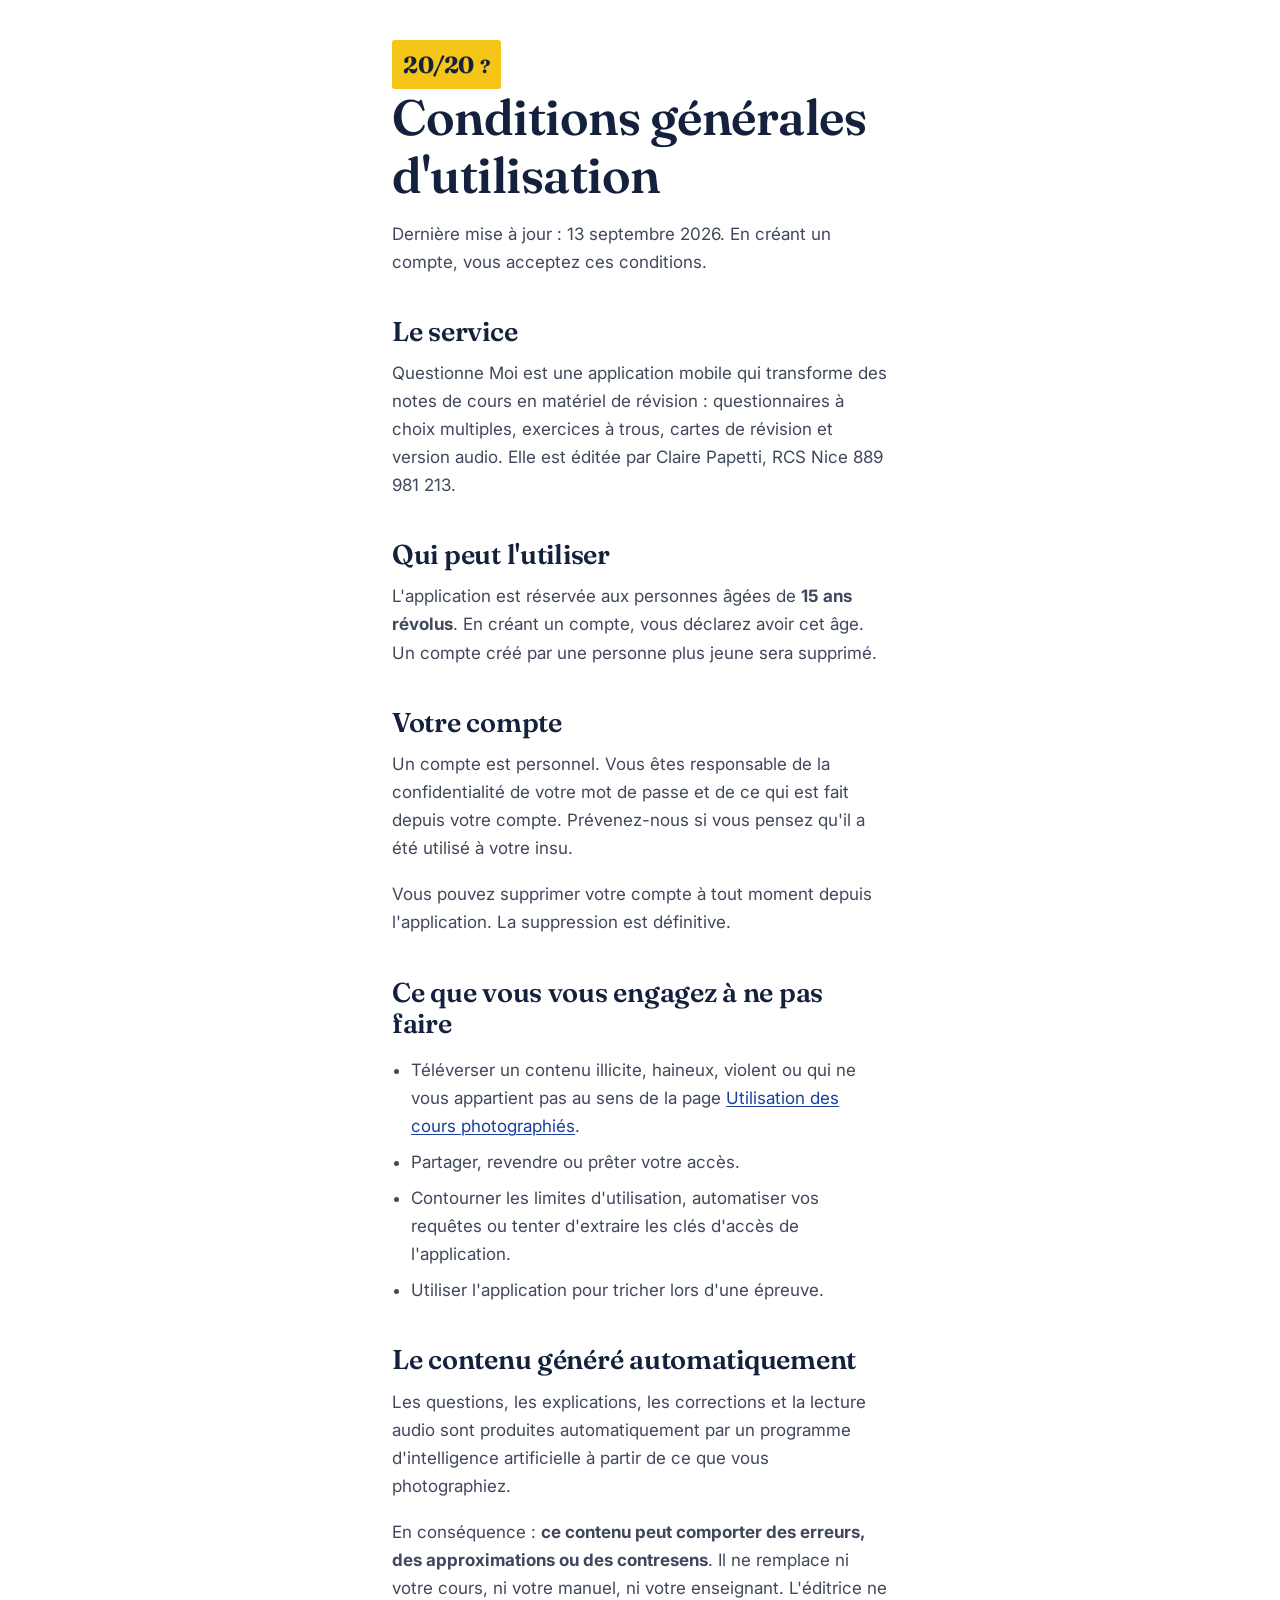
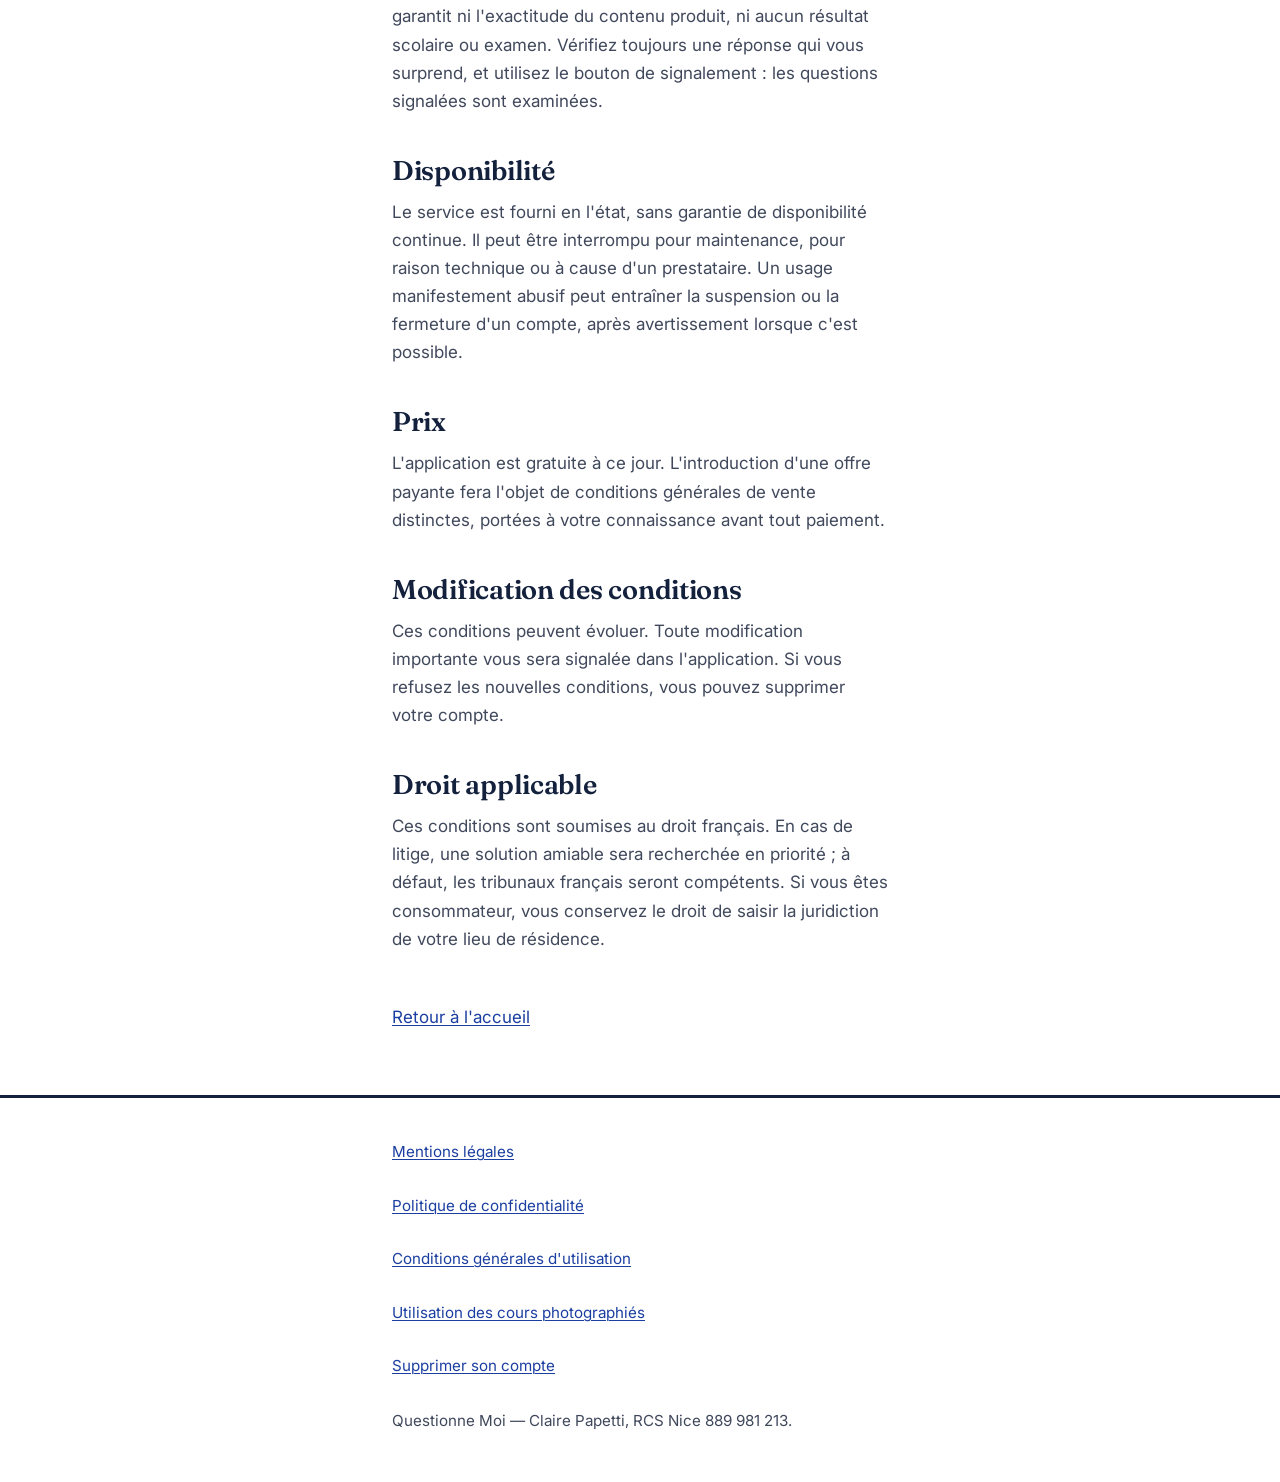
==== cgu.html @ 8c2813ae "Update cgu.html" ====
<!DOCTYPE html>
<html lang="fr">
<head>
<meta charset="utf-8">
<meta name="viewport" content="width=device-width, initial-scale=1">
<title>Conditions générales d'utilisation — Questionne Moi</title>
<meta name="description" content="Conditions générales d'utilisation de l'application Questionne Moi.">
<link rel="preconnect" href="https://fonts.googleapis.com">
<link rel="preconnect" href="https://fonts.gstatic.com" crossorigin>
<link href="https://fonts.googleapis.com/css2?family=Fraunces:opsz,wght@9..144,600;9..144,700&family=Inter:wght@400;600&display=swap" rel="stylesheet">
<link rel="stylesheet" href="style.css">
</head>
<body>

<header class="entete">
  <div class="enveloppe">
    <a class="marque" href="/">20/20 <span>?</span></a>
  </div>
</header>

<main class="texte">
  <div class="enveloppe">
    <h1>Conditions générales d'utilisation</h1>
    <p>Dernière mise à jour : 13 septembre 2026. En créant un compte, vous
    acceptez ces conditions.</p>

    <h2>Le service</h2>
    <p>Questionne Moi est une application mobile qui transforme des notes de
    cours en matériel de révision : questionnaires à choix multiples, exercices
    à trous, cartes de révision et version audio. Elle est éditée par Claire
    Papetti, RCS Nice 889 981 213.</p>

    <h2>Qui peut l'utiliser</h2>
    <p>L'application est réservée aux personnes âgées de <strong>15 ans
    révolus</strong>. En créant un compte, vous déclarez avoir cet âge. Un
    compte créé par une personne plus jeune sera supprimé.</p>

    <h2>Votre compte</h2>
    <p>Un compte est personnel. Vous êtes responsable de la confidentialité de
    votre mot de passe et de ce qui est fait depuis votre compte. Prévenez-nous
    si vous pensez qu'il a été utilisé à votre insu.</p>
    <p>Vous pouvez supprimer votre compte à tout moment depuis l'application.
    La suppression est définitive.</p>

    <h2>Ce que vous vous engagez à ne pas faire</h2>
    <ul>
      <li>Téléverser un contenu illicite, haineux, violent ou qui ne vous
      appartient pas au sens de la page
      <a href="cours-photographies.html">Utilisation des cours photographiés</a>.</li>
      <li>Partager, revendre ou prêter votre accès.</li>
      <li>Contourner les limites d'utilisation, automatiser vos requêtes ou
      tenter d'extraire les clés d'accès de l'application.</li>
      <li>Utiliser l'application pour tricher lors d'une épreuve.</li>
    </ul>

    <h2>Le contenu généré automatiquement</h2>
    <p>Les questions, les explications, les corrections et la lecture audio sont
    produites automatiquement par un programme d'intelligence artificielle à
    partir de ce que vous photographiez.</p>
    <p>En conséquence : <strong>ce contenu peut comporter des erreurs, des
    approximations ou des contresens</strong>. Il ne remplace ni votre cours, ni
    votre manuel, ni votre enseignant. L'éditrice ne garantit ni l'exactitude du
    contenu produit, ni aucun résultat scolaire ou examen. Vérifiez toujours une
    réponse qui vous surprend, et utilisez le bouton de signalement : les
    questions signalées sont examinées.</p>

    <h2>Disponibilité</h2>
    <p>Le service est fourni en l'état, sans garantie de disponibilité
    continue. Il peut être interrompu pour maintenance, pour raison technique ou
    à cause d'un prestataire. Un usage manifestement abusif peut entraîner la
    suspension ou la fermeture d'un compte, après avertissement lorsque c'est
    possible.</p>

    <h2>Prix</h2>
    <p>L'application est gratuite à ce jour. L'introduction d'une offre payante
    fera l'objet de conditions générales de vente distinctes, portées à votre
    connaissance avant tout paiement.</p>

    <h2>Modification des conditions</h2>
    <p>Ces conditions peuvent évoluer. Toute modification importante vous sera
    signalée dans l'application. Si vous refusez les nouvelles conditions, vous
    pouvez supprimer votre compte.</p>

    <h2>Droit applicable</h2>
    <p>Ces conditions sont soumises au droit français. En cas de litige, une
    solution amiable sera recherchée en priorité ; à défaut, les tribunaux
    français seront compétents. Si vous êtes consommateur, vous conservez le
    droit de saisir la juridiction de votre lieu de résidence.</p>

    <p><a class="retour" href="/">Retour à l'accueil</a></p>
  </div>
</main>

<footer class="pied">
  <div class="enveloppe">
    <ul>
      <li><a href="mentions-legales.html">Mentions légales</a></li>
      <li><a href="confidentialite.html">Politique de confidentialité</a></li>
      <li><a href="cgu.html">Conditions générales d'utilisation</a></li>
      <li><a href="cours-photographies.html">Utilisation des cours photographiés</a></li>
      <li><a href="suppression-compte.html">Supprimer son compte</a></li>
    </ul>
    <p>Questionne Moi — Claire Papetti, RCS Nice 889 981 213.</p>
  </div>
</footer>

</body>
</html>
---- style.css ----
:root {
  --encre: #14213d;
  --bleu: #1b3fa0;
  --jaune: #f5c518;
  --papier: #ffffff;
  --gris: #40485c;
  --trait: #dfe3ec;
  --mesure: 34rem;
}

*,
*::before,
*::after {
  box-sizing: border-box;
}

html {
  -webkit-text-size-adjust: 100%;
}

body {
  margin: 0;
  background: var(--papier);
  color: var(--gris);
  font-family: Inter, -apple-system, BlinkMacSystemFont, "Segoe UI", Roboto, sans-serif;
  font-size: 1.0625rem;
  line-height: 1.65;
}

.enveloppe {
  max-width: var(--mesure);
  margin: 0 auto;
  padding: 0 1.5rem;
}

a {
  color: var(--bleu);
  text-decoration-thickness: 1px;
  text-underline-offset: 2px;
}

a:focus-visible,
button:focus-visible {
  outline: 3px solid var(--bleu);
  outline-offset: 3px;
}

h1,
h2 {
  font-family: Fraunces, Georgia, "Times New Roman", serif;
  color: var(--encre);
  font-weight: 600;
  line-height: 1.15;
  letter-spacing: -0.01em;
}

h1 {
  font-size: clamp(2.1rem, 7vw, 3.1rem);
  margin: 0 0 1rem;
}

h2 {
  font-size: clamp(1.35rem, 4vw, 1.7rem);
  margin: 3rem 0 0.75rem;
}

p {
  margin: 0 0 1.15rem;
  max-width: 68ch;
}

/* En-tête et marque */

.entete {
  padding: 2.5rem 0 0;
}

.marque {
  display: inline-flex;
  align-items: baseline;
  gap: 0.4rem;
  background: var(--jaune);
  color: var(--encre);
  padding: 0.35rem 0.7rem;
  border-radius: 3px;
  font-family: Fraunces, Georgia, serif;
  font-weight: 700;
  font-size: 1.45rem;
  letter-spacing: -0.02em;
  text-decoration: none;
}

.marque span {
  font-size: 1.15rem;
}

/* Accroche */

.accroche {
  padding: 2.25rem 0 0.5rem;
}

.accroche p {
  font-size: 1.15rem;
}

/* Liste des fonctions */

.fonctions {
  list-style: none;
  margin: 1.5rem 0 0;
  padding: 0;
}

.fonctions li {
  padding: 0.9rem 0;
  border-top: 1px solid var(--trait);
}

.fonctions li:last-child {
  border-bottom: 1px solid var(--trait);
}

.fonctions strong {
  color: var(--encre);
  font-weight: 600;
}

/* Bloc éditeur */

.editeur {
  margin: 1.25rem 0 0;
}

.editeur div {
  display: flex;
  flex-wrap: wrap;
  gap: 0 0.5rem;
  padding: 0.55rem 0;
  border-bottom: 1px solid var(--trait);
}

.editeur dt {
  flex: 0 0 9.5rem;
  color: var(--encre);
  font-weight: 600;
}

.editeur dd {
  margin: 0;
  flex: 1 1 12rem;
}

/* Pied de page */

.pied {
  margin-top: 4rem;
  padding: 2rem 0 3rem;
  border-top: 3px solid var(--encre);
  font-size: 0.95rem;
}

.pied ul {
  list-style: none;
  margin: 0 0 1.25rem;
  padding: 0;
}

.pied li {
  margin-bottom: 0.6rem;
}

.pied a {
  display: inline-block;
  padding: 0.25rem 0;
  min-height: 2.75rem;
  line-height: 2.25rem;
}

.pied p {
  margin: 0;
  color: var(--gris);
}

/* Pages de texte juridique */

.texte h2 {
  margin-top: 2.5rem;
}

.texte ul {
  max-width: 68ch;
  padding-left: 1.2rem;
}

.texte li {
  margin-bottom: 0.5rem;
}

.retour {
  display: inline-block;
  margin-top: 2rem;
}

@media (prefers-reduced-motion: reduce) {
  * {
    animation: none !important;
    transition: none !important;
  }
}
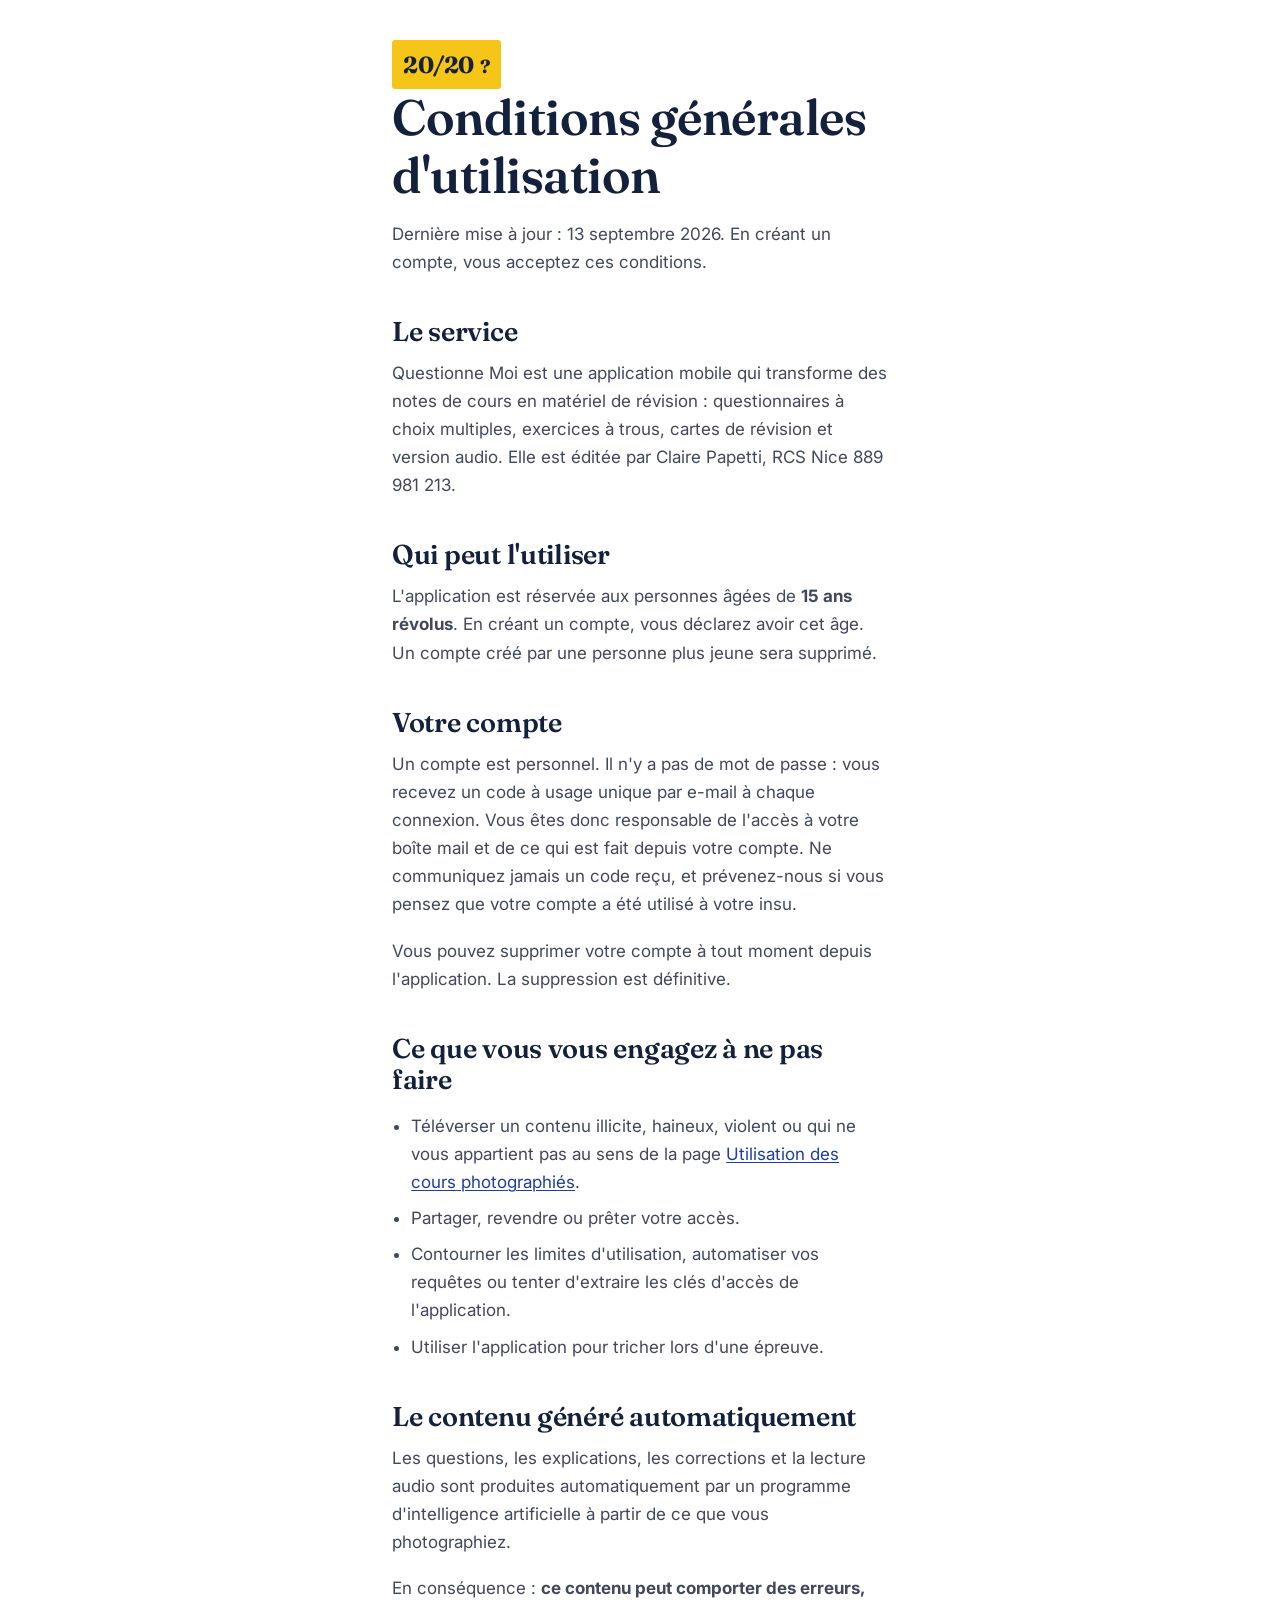
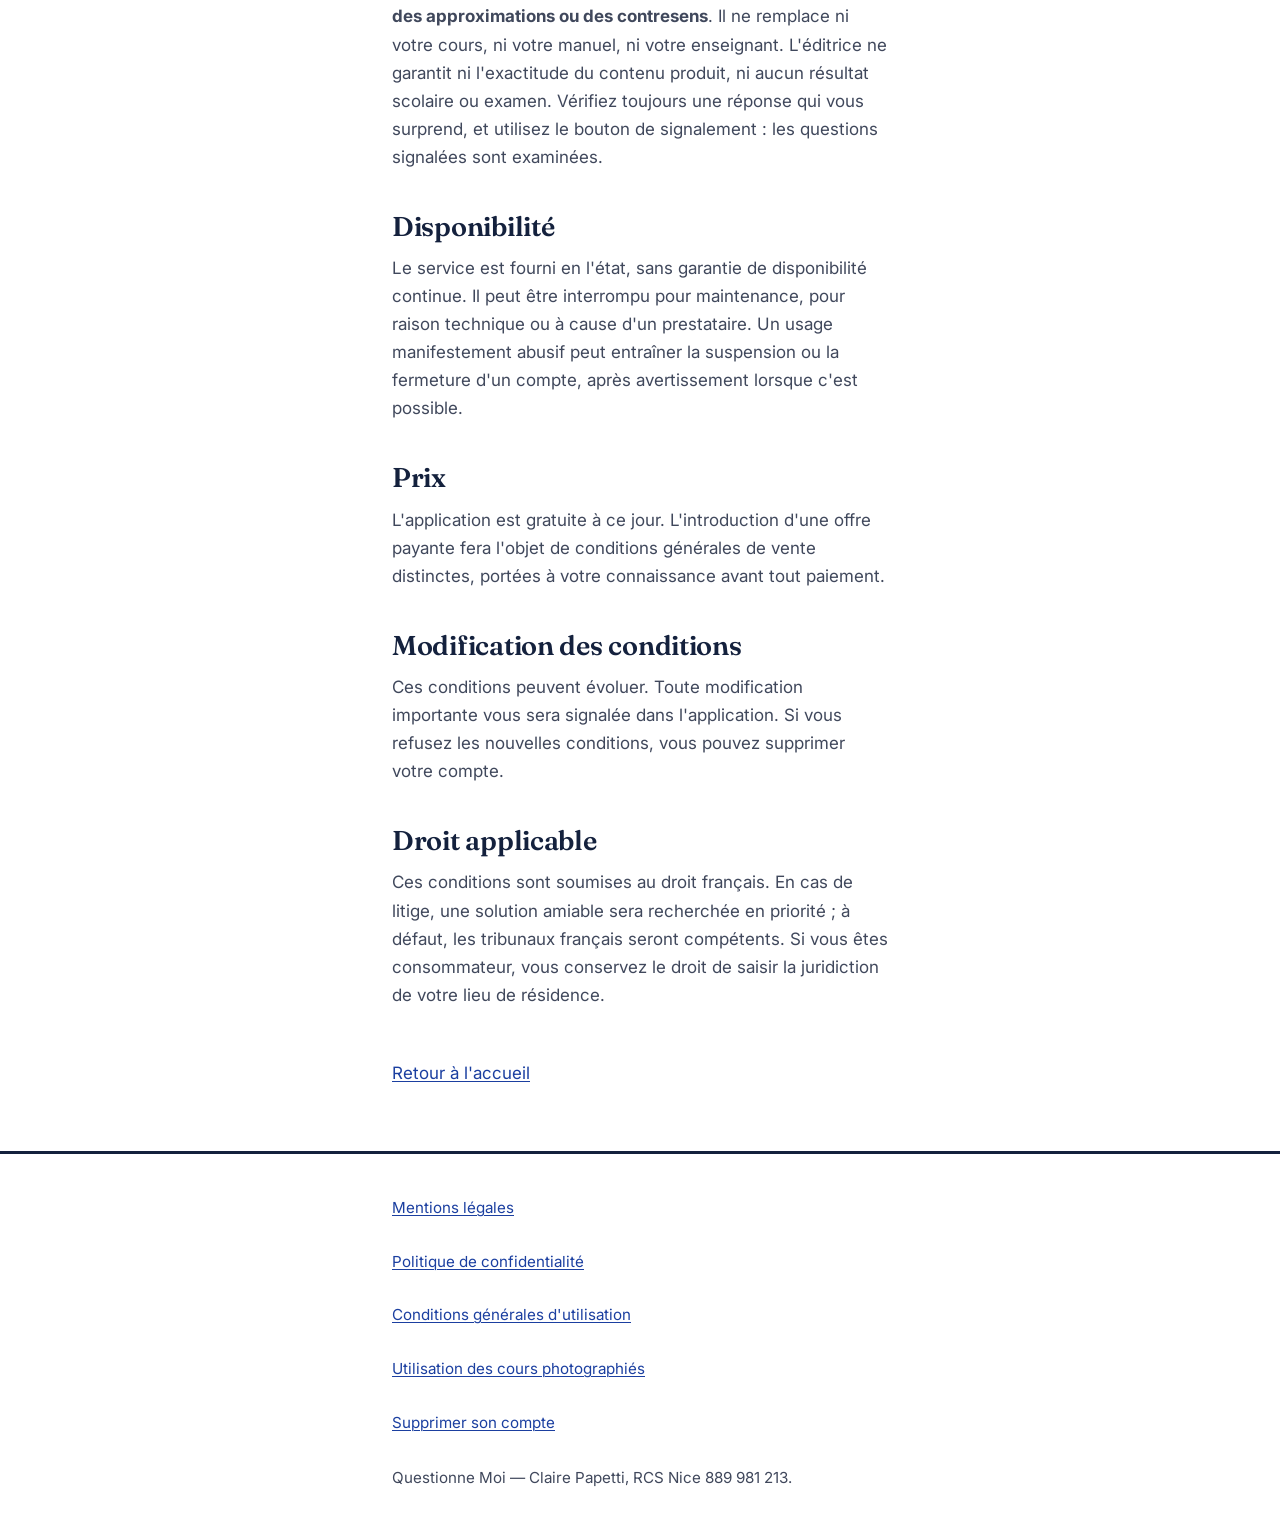
==== commit 1ca31eb2: "Update cgu.html" ====
--- a/cgu.html
+++ b/cgu.html
@@ -36,9 +36,11 @@
     compte créé par une personne plus jeune sera supprimé.</p>
 
     <h2>Votre compte</h2>
-    <p>Un compte est personnel. Vous êtes responsable de la confidentialité de
-    votre mot de passe et de ce qui est fait depuis votre compte. Prévenez-nous
-    si vous pensez qu'il a été utilisé à votre insu.</p>
+    <p>Un compte est personnel. Il n'y a pas de mot de passe : vous recevez un
+    code à usage unique par e-mail à chaque connexion. Vous êtes donc
+    responsable de l'accès à votre boîte mail et de ce qui est fait depuis
+    votre compte. Ne communiquez jamais un code reçu, et prévenez-nous si vous
+    pensez que votre compte a été utilisé à votre insu.</p>
     <p>Vous pouvez supprimer votre compte à tout moment depuis l'application.
     La suppression est définitive.</p>
 
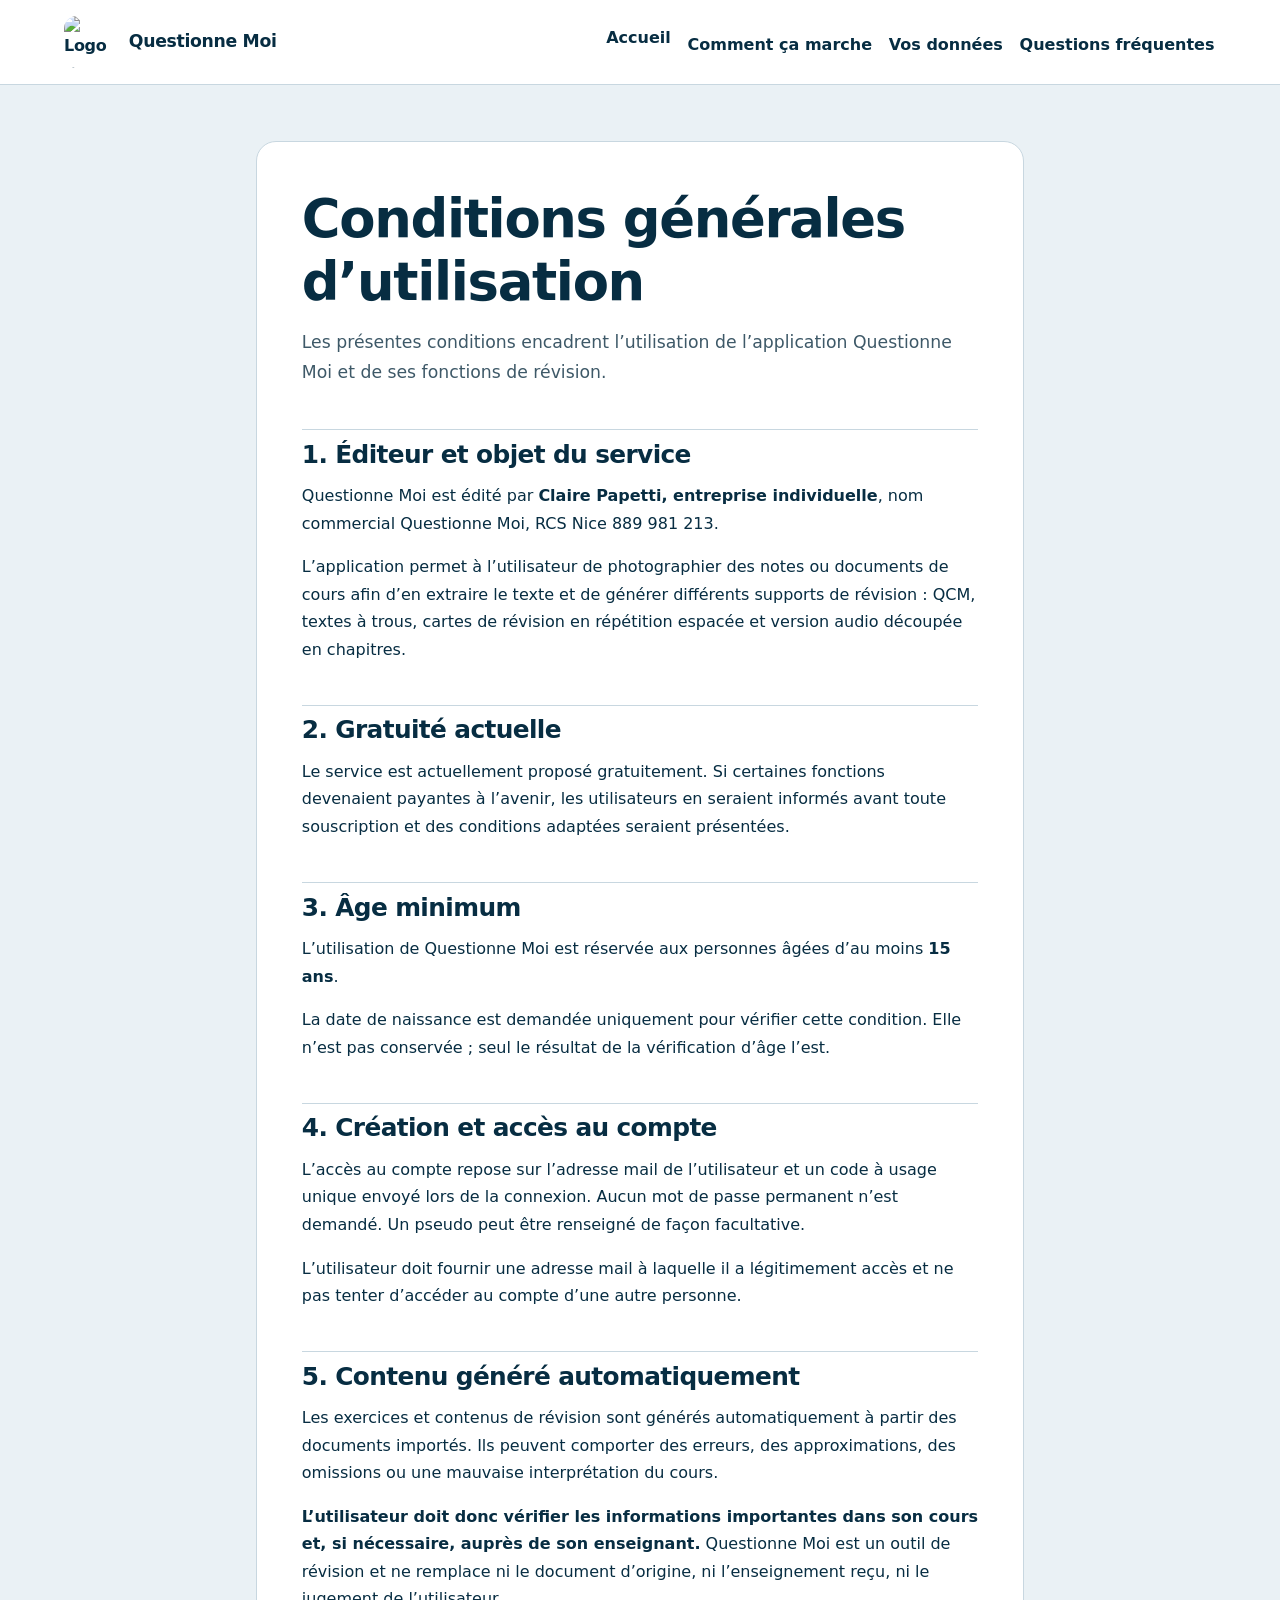
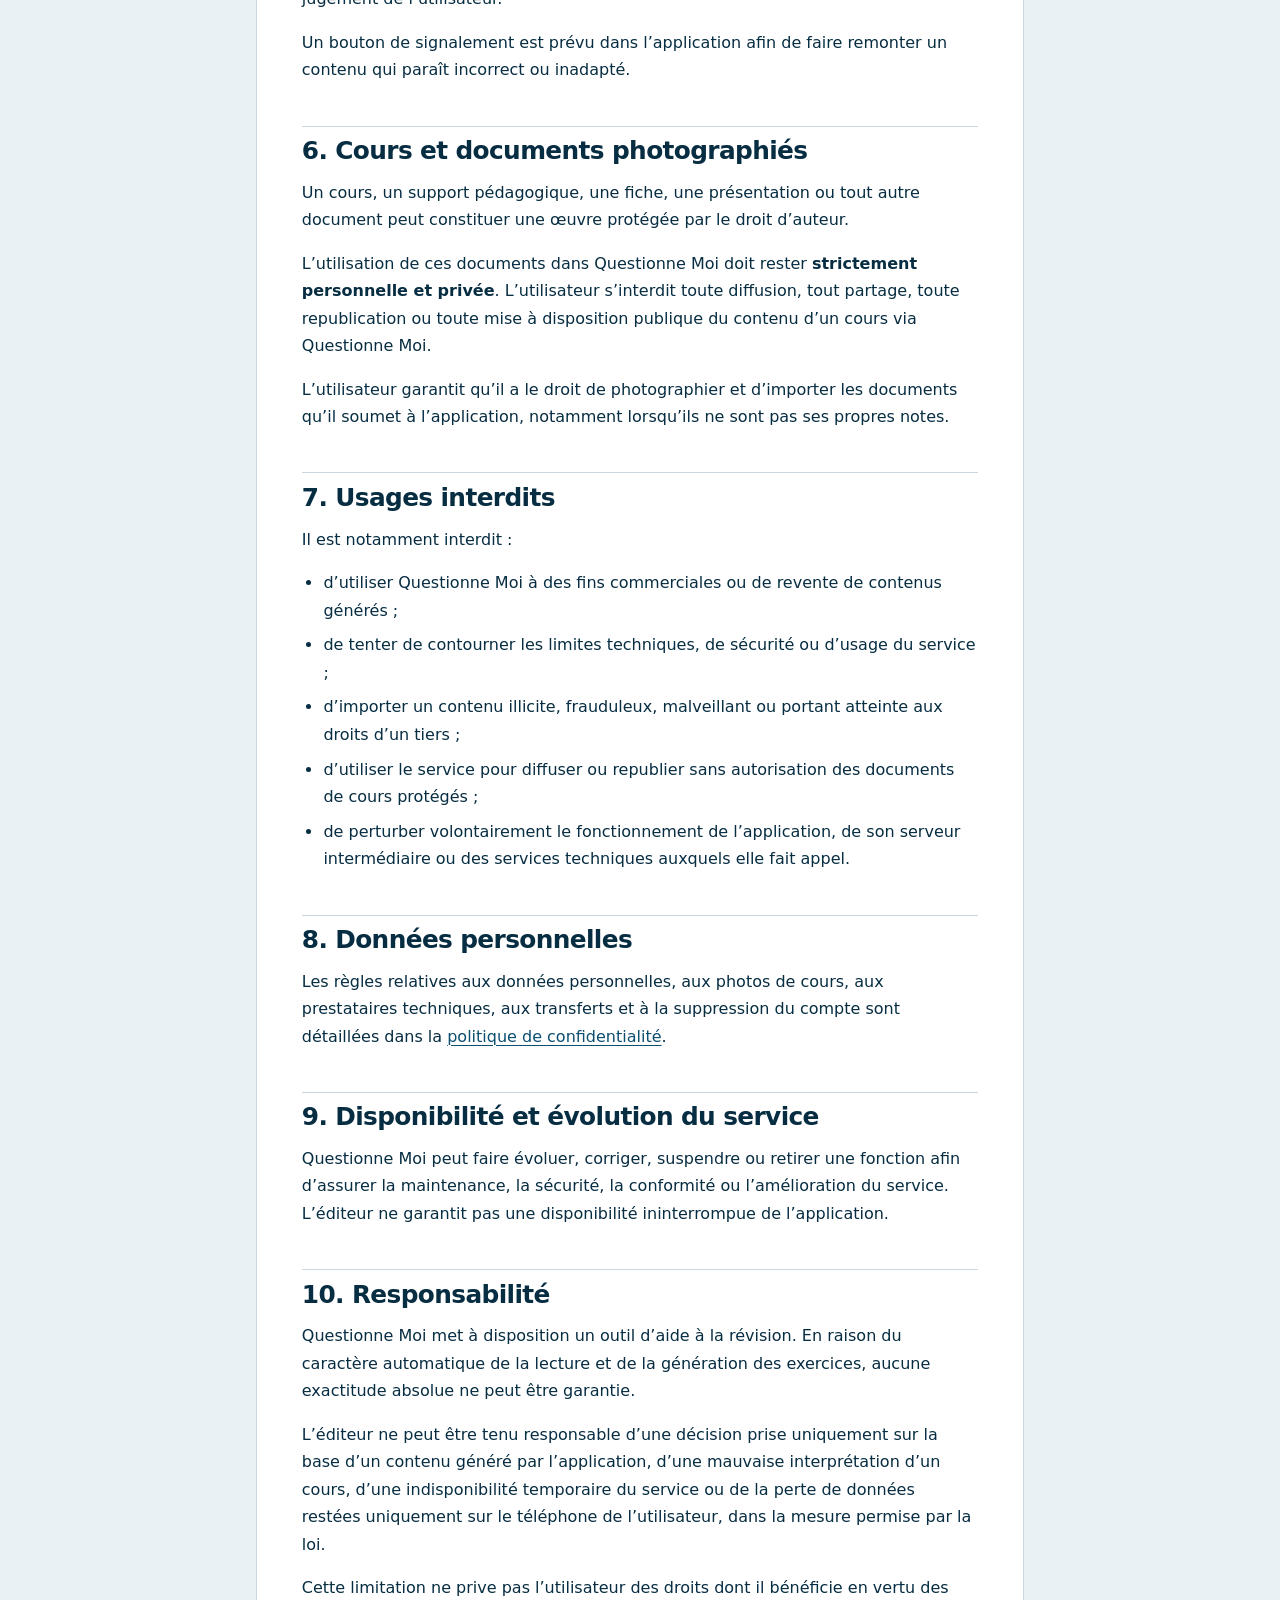
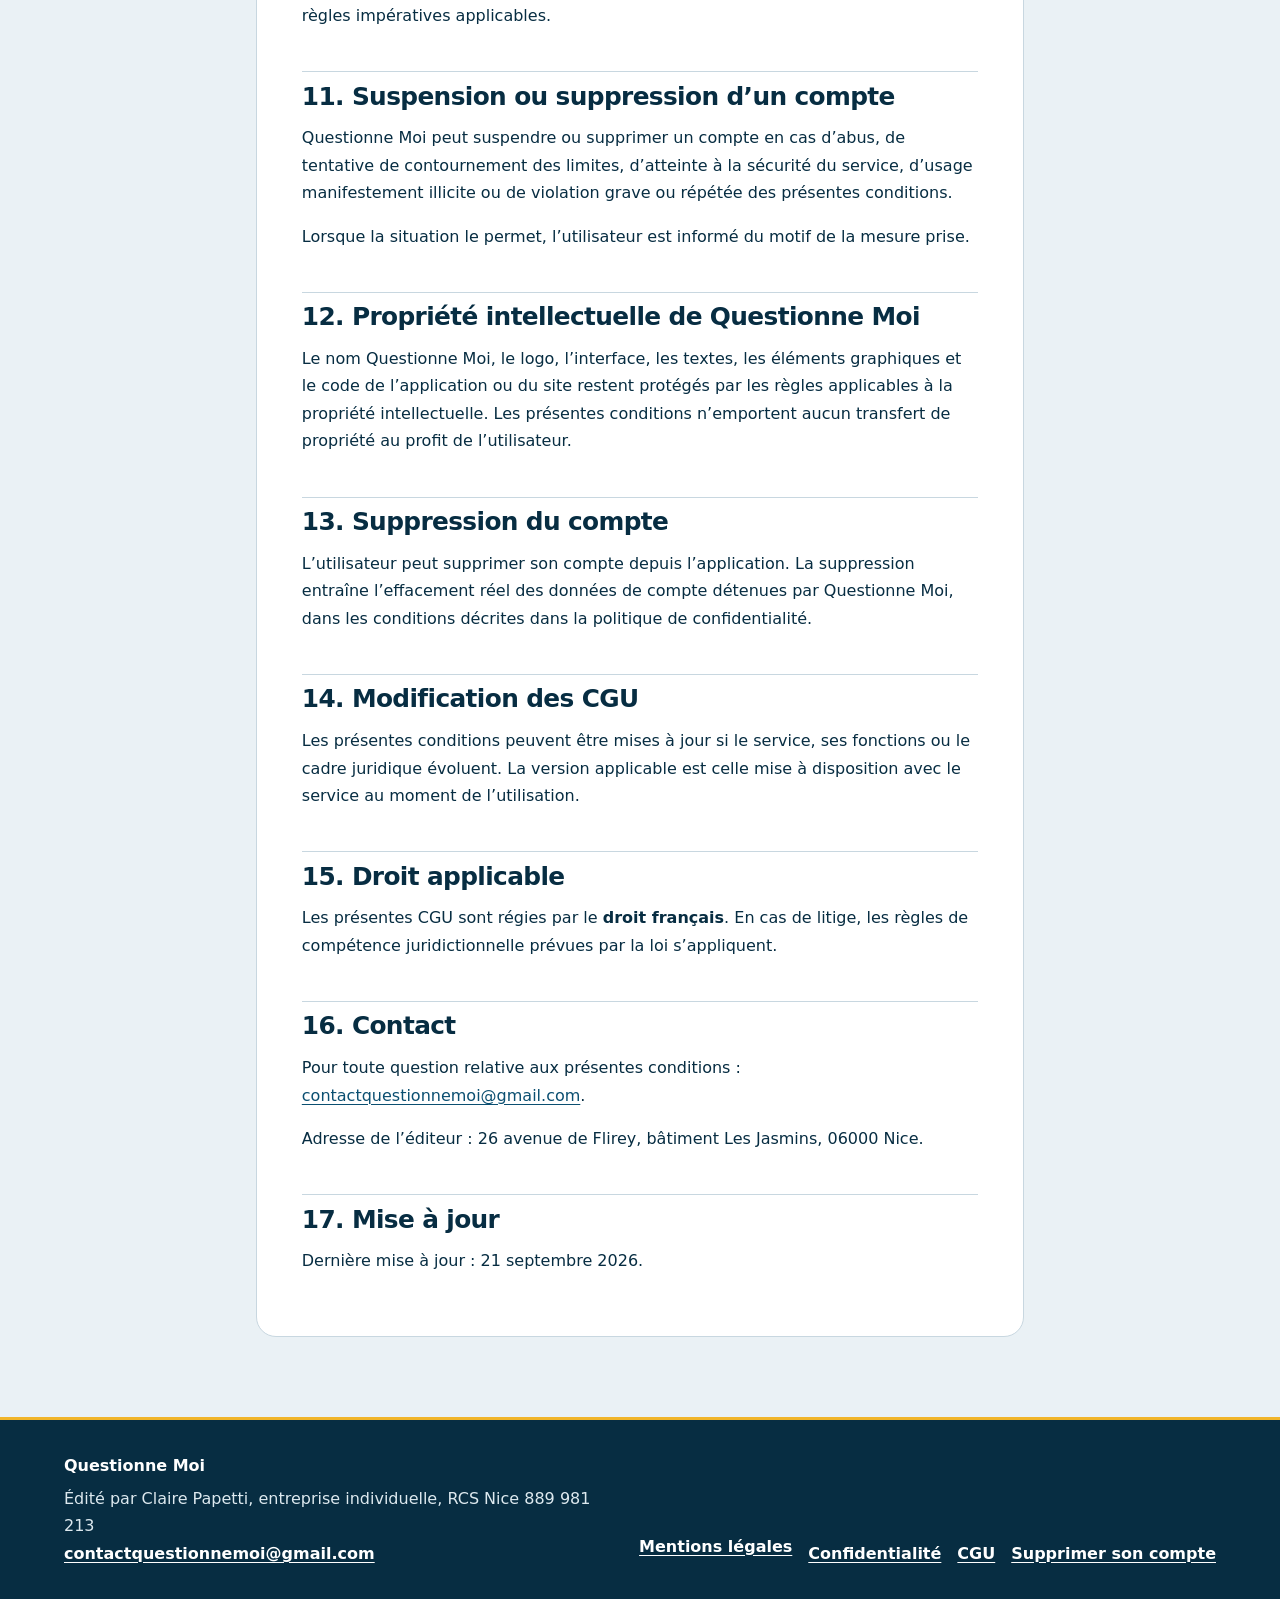
==== commit bd82f46c: "Add files via upload" ====
--- a/cgu.html
+++ b/cgu.html
@@ -1,108 +1,444 @@
-<!DOCTYPE html>
+<!doctype html>
 <html lang="fr">
 <head>
-<meta charset="utf-8">
-<meta name="viewport" content="width=device-width, initial-scale=1">
-<title>Conditions générales d'utilisation — Questionne Moi</title>
-<meta name="description" content="Conditions générales d'utilisation de l'application Questionne Moi.">
-<link rel="preconnect" href="https://fonts.googleapis.com">
-<link rel="preconnect" href="https://fonts.gstatic.com" crossorigin>
-<link href="https://fonts.googleapis.com/css2?family=Fraunces:opsz,wght@9..144,600;9..144,700&family=Inter:wght@400;600&display=swap" rel="stylesheet">
-<link rel="stylesheet" href="style.css">
+  <meta charset="utf-8">
+  <meta name="viewport" content="width=device-width, initial-scale=1">
+  <meta name="theme-color" content="#072D42">
+  <meta name="robots" content="index,follow">
+  <title>Conditions générales d’utilisation | Questionne Moi</title>
+  <meta name="description" content="Règles d'utilisation de l'application Questionne Moi, dont la clause sur les cours photographiés.">
+  <link rel="canonical" href="https://www.questionnemoi.com/cgu.html">
+  <link rel="icon" href="assets/logo.png">
+  <meta property="og:type" content="website">
+  <meta property="og:site_name" content="Questionne Moi">
+  <meta property="og:locale" content="fr_FR">
+  <meta property="og:title" content="Conditions générales d’utilisation | Questionne Moi">
+  <meta property="og:description" content="Règles d'utilisation de l'application Questionne Moi, dont la clause sur les cours photographiés.">
+  <meta property="og:url" content="https://www.questionnemoi.com/cgu.html">
+  <meta property="og:image" content="https://www.questionnemoi.com/assets/partage.png">
+  <meta property="og:image:width" content="1200">
+  <meta property="og:image:height" content="630">
+  <meta name="twitter:card" content="summary_large_image">
+  <style>
+
+:root {
+  --ink: #072D42;
+  --blue: #0B4F71;
+  --blue-deep: #083D58;
+  --gold: #F0B429;
+  --paper: #EAF1F5;
+  --white: #FFFFFF;
+  --muted: #3E5968;
+  --line: #C8D7E0;
+  --content: 72rem;
+  --reading: 48rem;
+}
+
+* { box-sizing: border-box; }
+
+html { background: var(--paper); }
+
+body {
+  margin: 0;
+  color: var(--ink);
+  background: var(--paper);
+  font-family: system-ui, -apple-system, "Segoe UI", Roboto, Helvetica, Arial, sans-serif;
+  font-size: 1rem;
+  line-height: 1.72;
+}
+
+img, svg { display: block; max-width: 100%; }
+
+a {
+  color: var(--blue);
+  text-underline-offset: .18em;
+  text-decoration-thickness: .08em;
+}
+
+a:hover { color: var(--blue-deep); }
+
+a:focus-visible {
+  outline: .1875rem solid var(--white);
+  outline-offset: .1875rem;
+  box-shadow: 0 0 0 .375rem var(--blue);
+  border-radius: .35rem;
+}
+
+.skip-link {
+  position: fixed;
+  inset-inline-start: 1rem;
+  inset-block-start: 1rem;
+  z-index: 100;
+  padding: .7rem 1rem;
+  border-radius: .6rem;
+  color: var(--white);
+  background: var(--ink);
+  transform: translateY(-180%);
+}
+
+.skip-link:focus { transform: translateY(0); }
+
+.container {
+  width: min(calc(100% - 2rem), var(--content));
+  margin-inline: auto;
+}
+
+.site-header {
+  background: var(--white);
+  border-bottom: .0625rem solid var(--line);
+}
+
+.header-inner {
+  display: flex;
+  flex-direction: column;
+  gap: 1rem;
+  padding-block: 1rem;
+}
+
+.brand {
+  display: inline-flex;
+  align-items: center;
+  gap: .8rem;
+  color: var(--ink);
+  text-decoration: none;
+  font-weight: 800;
+  letter-spacing: -.02em;
+}
+
+.brand:hover { color: var(--ink); }
+
+.brand img {
+  width: 3.25rem;
+  height: 3.25rem;
+  border-radius: .8rem;
+  object-fit: cover;
+}
+
+.brand-name { font-size: 1.08rem; }
+
+.site-nav ul {
+  display: flex;
+  flex-wrap: wrap;
+  gap: .35rem .85rem;
+  margin: 0;
+  padding: 0;
+  list-style: none;
+}
+
+.site-nav a {
+  display: inline-block;
+  padding: .4rem .1rem;
+  color: var(--ink);
+  font-weight: 700;
+  text-decoration: none;
+  border-bottom: .125rem solid transparent;
+}
+
+.site-nav a:hover {
+  color: var(--blue);
+  border-bottom-color: var(--gold);
+}
+
+.legal-shell {
+  padding-block: 3.5rem 5rem;
+}
+
+.legal-document {
+  width: min(100%, var(--reading));
+  margin-inline: auto;
+  padding: clamp(1.2rem, 4vw, 2.8rem);
+  background: var(--white);
+  border: .0625rem solid var(--line);
+  border-radius: 1.25rem;
+}
+
+.legal-kicker {
+  margin: 0 0 .7rem;
+  color: var(--blue);
+  font-size: .82rem;
+  font-weight: 800;
+  letter-spacing: .08em;
+  text-transform: uppercase;
+}
+
+h1, h2, h3 {
+  color: var(--ink);
+  line-height: 1.2;
+  letter-spacing: -.025em;
+}
+
+h1 {
+  margin: 0 0 .9rem;
+  font-size: clamp(2.1rem, 6vw, 3.3rem);
+}
+
+h2 {
+  margin: 2.6rem 0 .8rem;
+  padding-top: .6rem;
+  border-top: .0625rem solid var(--line);
+  font-size: 1.55rem;
+}
+
+h3 {
+  margin: 1.6rem 0 .55rem;
+  font-size: 1.15rem;
+}
+
+p, ul { margin-top: 0; }
+
+ul { padding-left: 1.35rem; }
+
+li + li { margin-top: .45rem; }
+
+.lead {
+  color: var(--muted);
+  font-size: 1.08rem;
+}
+
+.placeholder {
+  display: inline-block;
+  padding: .08rem .35rem;
+  border: .0625rem dashed #8EAAB9;
+  border-radius: .3rem;
+  color: var(--ink);
+  background: #F5F9FB;
+  font-weight: 750;
+}
+
+.note {
+  padding: 1rem 1.1rem;
+  color: var(--ink);
+  background: #F5F9FB;
+  border-left: .22rem solid var(--gold);
+}
+
+.site-footer {
+  color: #EAF1F5;
+  background: var(--ink);
+  border-top: .1875rem solid var(--gold);
+}
+
+.footer-inner {
+  display: grid;
+  gap: 1.5rem;
+  padding-block: 2rem;
+}
+
+.footer-brand {
+  margin: 0 0 .35rem;
+  color: var(--white);
+  font-weight: 850;
+}
+
+.footer-meta {
+  margin: 0;
+  color: #DDE9EF;
+}
+
+.footer-links {
+  display: flex;
+  flex-wrap: wrap;
+  gap: .5rem 1rem;
+  margin: 0;
+  padding: 0;
+  list-style: none;
+}
+
+.site-footer a {
+  color: var(--white);
+  font-weight: 700;
+}
+
+.site-footer a:hover { color: var(--paper); }
+
+@media (min-width: 42rem) {
+  .container { width: min(calc(100% - 3rem), var(--content)); }
+
+  .header-inner {
+    flex-direction: row;
+    align-items: center;
+    justify-content: space-between;
+  }
+
+  .footer-inner {
+    grid-template-columns: minmax(0, 1fr) auto;
+    align-items: end;
+  }
+}
+
+@media print {
+  :root {
+    --paper: #FFFFFF;
+    --white: #FFFFFF;
+    --ink: #000000;
+    --muted: #222222;
+    --line: #B8B8B8;
+  }
+
+  body {
+    background: #FFFFFF;
+    color: #000000;
+  }
+
+  .skip-link,
+  .site-nav {
+    display: none;
+  }
+
+  .site-header {
+    border-bottom: .0625rem solid #B8B8B8;
+  }
+
+  .brand img {
+    width: 2.5rem;
+    height: 2.5rem;
+  }
+
+  .legal-shell { padding-block: 1rem; }
+
+  .legal-document {
+    width: 100%;
+    border: 0;
+    border-radius: 0;
+    padding: 0;
+  }
+
+  .site-footer {
+    margin-top: 2rem;
+    color: #000000;
+    background: #FFFFFF;
+    border-top: .125rem solid #000000;
+  }
+
+  .footer-brand,
+  .footer-meta,
+  .site-footer a {
+    color: #000000;
+  }
+
+  a { color: #000000; }
+
+  h2 {
+    break-after: avoid;
+    border-top-color: #666666;
+  }
+
+  p, li { orphans: 3; widows: 3; }
+}
+
+  </style>
 </head>
 <body>
 
-<header class="entete">
-  <div class="enveloppe">
-    <a class="marque" href="/">20/20 <span>?</span></a>
+<a class="skip-link" href="#contenu">Aller au contenu</a>
+<header class="site-header">
+  <div class="container header-inner">
+    <a class="brand" href="index.html" aria-label="Questionne Moi, accueil">
+      <img src="assets/logo.png" alt="Logo Questionne Moi, point d’interrogation doré sur fond bleu encre">
+      <span class="brand-name">Questionne Moi</span>
+    </a>
+    <nav class="site-nav" aria-label="Navigation principale">
+      <ul>
+        <li><a href="index.html">Accueil</a></li>
+        <li><a href="index.html#fonctionnement">Comment ça marche</a></li>
+        <li><a href="index.html#donnees">Vos données</a></li>
+        <li><a href="index.html#faq">Questions fréquentes</a></li>
+      </ul>
+    </nav>
   </div>
 </header>
 
-<main class="texte">
-  <div class="enveloppe">
-    <h1>Conditions générales d'utilisation</h1>
-    <p>Dernière mise à jour : 13 septembre 2026. En créant un compte, vous
-    acceptez ces conditions.</p>
-
-    <h2>Le service</h2>
-    <p>Questionne Moi est une application mobile qui transforme des notes de
-    cours en matériel de révision : questionnaires à choix multiples, exercices
-    à trous, cartes de révision et version audio. Elle est éditée par Claire
-    Papetti, RCS Nice 889 981 213.</p>
-
-    <h2>Qui peut l'utiliser</h2>
-    <p>L'application est réservée aux personnes âgées de <strong>15 ans
-    révolus</strong>. En créant un compte, vous déclarez avoir cet âge. Un
-    compte créé par une personne plus jeune sera supprimé.</p>
-
-    <h2>Votre compte</h2>
-    <p>Un compte est personnel. Il n'y a pas de mot de passe : vous recevez un
-    code à usage unique par e-mail à chaque connexion. Vous êtes donc
-    responsable de l'accès à votre boîte mail et de ce qui est fait depuis
-    votre compte. Ne communiquez jamais un code reçu, et prévenez-nous si vous
-    pensez que votre compte a été utilisé à votre insu.</p>
-    <p>Vous pouvez supprimer votre compte à tout moment depuis l'application.
-    La suppression est définitive.</p>
-
-    <h2>Ce que vous vous engagez à ne pas faire</h2>
+<main id="contenu" class="legal-shell">
+  <article class="legal-document">
+    <h1>Conditions générales d’utilisation</h1>
+    <p class="lead">Les présentes conditions encadrent l’utilisation de l’application Questionne Moi et de ses fonctions de révision.</p>
+
+    <h2>1. Éditeur et objet du service</h2>
+    <p>Questionne Moi est édité par <strong>Claire Papetti, entreprise individuelle</strong>, nom commercial Questionne Moi, RCS Nice 889 981 213.</p>
+    <p>L’application permet à l’utilisateur de photographier des notes ou documents de cours afin d’en extraire le texte et de générer différents supports de révision : QCM, textes à trous, cartes de révision en répétition espacée et version audio découpée en chapitres.</p>
+
+    <h2>2. Gratuité actuelle</h2>
+    <p>Le service est actuellement proposé gratuitement. Si certaines fonctions devenaient payantes à l’avenir, les utilisateurs en seraient informés avant toute souscription et des conditions adaptées seraient présentées.</p>
+
+    <h2>3. Âge minimum</h2>
+    <p>L’utilisation de Questionne Moi est réservée aux personnes âgées d’au moins <strong>15 ans</strong>.</p>
+    <p>La date de naissance est demandée uniquement pour vérifier cette condition. Elle n’est pas conservée ; seul le résultat de la vérification d’âge l’est.</p>
+
+    <h2>4. Création et accès au compte</h2>
+    <p>L’accès au compte repose sur l’adresse mail de l’utilisateur et un code à usage unique envoyé lors de la connexion. Aucun mot de passe permanent n’est demandé. Un pseudo peut être renseigné de façon facultative.</p>
+    <p>L’utilisateur doit fournir une adresse mail à laquelle il a légitimement accès et ne pas tenter d’accéder au compte d’une autre personne.</p>
+
+    <h2>5. Contenu généré automatiquement</h2>
+    <p>Les exercices et contenus de révision sont générés automatiquement à partir des documents importés. Ils peuvent comporter des erreurs, des approximations, des omissions ou une mauvaise interprétation du cours.</p>
+    <p><strong>L’utilisateur doit donc vérifier les informations importantes dans son cours et, si nécessaire, auprès de son enseignant.</strong> Questionne Moi est un outil de révision et ne remplace ni le document d’origine, ni l’enseignement reçu, ni le jugement de l’utilisateur.</p>
+    <p>Un bouton de signalement est prévu dans l’application afin de faire remonter un contenu qui paraît incorrect ou inadapté.</p>
+
+    <h2>6. Cours et documents photographiés</h2>
+    <p>Un cours, un support pédagogique, une fiche, une présentation ou tout autre document peut constituer une œuvre protégée par le droit d’auteur.</p>
+    <p>L’utilisation de ces documents dans Questionne Moi doit rester <strong>strictement personnelle et privée</strong>. L’utilisateur s’interdit toute diffusion, tout partage, toute republication ou toute mise à disposition publique du contenu d’un cours via Questionne Moi.</p>
+    <p>L’utilisateur garantit qu’il a le droit de photographier et d’importer les documents qu’il soumet à l’application, notamment lorsqu’ils ne sont pas ses propres notes.</p>
+
+    <h2>7. Usages interdits</h2>
+    <p>Il est notamment interdit :</p>
     <ul>
-      <li>Téléverser un contenu illicite, haineux, violent ou qui ne vous
-      appartient pas au sens de la page
-      <a href="cours-photographies.html">Utilisation des cours photographiés</a>.</li>
-      <li>Partager, revendre ou prêter votre accès.</li>
-      <li>Contourner les limites d'utilisation, automatiser vos requêtes ou
-      tenter d'extraire les clés d'accès de l'application.</li>
-      <li>Utiliser l'application pour tricher lors d'une épreuve.</li>
+      <li>d’utiliser Questionne Moi à des fins commerciales ou de revente de contenus générés ;</li>
+      <li>de tenter de contourner les limites techniques, de sécurité ou d’usage du service ;</li>
+      <li>d’importer un contenu illicite, frauduleux, malveillant ou portant atteinte aux droits d’un tiers ;</li>
+      <li>d’utiliser le service pour diffuser ou republier sans autorisation des documents de cours protégés ;</li>
+      <li>de perturber volontairement le fonctionnement de l’application, de son serveur intermédiaire ou des services techniques auxquels elle fait appel.</li>
     </ul>
 
-    <h2>Le contenu généré automatiquement</h2>
-    <p>Les questions, les explications, les corrections et la lecture audio sont
-    produites automatiquement par un programme d'intelligence artificielle à
-    partir de ce que vous photographiez.</p>
-    <p>En conséquence : <strong>ce contenu peut comporter des erreurs, des
-    approximations ou des contresens</strong>. Il ne remplace ni votre cours, ni
-    votre manuel, ni votre enseignant. L'éditrice ne garantit ni l'exactitude du
-    contenu produit, ni aucun résultat scolaire ou examen. Vérifiez toujours une
-    réponse qui vous surprend, et utilisez le bouton de signalement : les
-    questions signalées sont examinées.</p>
-
-    <h2>Disponibilité</h2>
-    <p>Le service est fourni en l'état, sans garantie de disponibilité
-    continue. Il peut être interrompu pour maintenance, pour raison technique ou
-    à cause d'un prestataire. Un usage manifestement abusif peut entraîner la
-    suspension ou la fermeture d'un compte, après avertissement lorsque c'est
-    possible.</p>
-
-    <h2>Prix</h2>
-    <p>L'application est gratuite à ce jour. L'introduction d'une offre payante
-    fera l'objet de conditions générales de vente distinctes, portées à votre
-    connaissance avant tout paiement.</p>
-
-    <h2>Modification des conditions</h2>
-    <p>Ces conditions peuvent évoluer. Toute modification importante vous sera
-    signalée dans l'application. Si vous refusez les nouvelles conditions, vous
-    pouvez supprimer votre compte.</p>
-
-    <h2>Droit applicable</h2>
-    <p>Ces conditions sont soumises au droit français. En cas de litige, une
-    solution amiable sera recherchée en priorité ; à défaut, les tribunaux
-    français seront compétents. Si vous êtes consommateur, vous conservez le
-    droit de saisir la juridiction de votre lieu de résidence.</p>
-
-    <p><a class="retour" href="/">Retour à l'accueil</a></p>
-  </div>
+    <h2>8. Données personnelles</h2>
+    <p>Les règles relatives aux données personnelles, aux photos de cours, aux prestataires techniques, aux transferts et à la suppression du compte sont détaillées dans la <a href="confidentialite.html">politique de confidentialité</a>.</p>
+
+    <h2>9. Disponibilité et évolution du service</h2>
+    <p>Questionne Moi peut faire évoluer, corriger, suspendre ou retirer une fonction afin d’assurer la maintenance, la sécurité, la conformité ou l’amélioration du service. L’éditeur ne garantit pas une disponibilité ininterrompue de l’application.</p>
+
+    <h2>10. Responsabilité</h2>
+    <p>Questionne Moi met à disposition un outil d’aide à la révision. En raison du caractère automatique de la lecture et de la génération des exercices, aucune exactitude absolue ne peut être garantie.</p>
+    <p>L’éditeur ne peut être tenu responsable d’une décision prise uniquement sur la base d’un contenu généré par l’application, d’une mauvaise interprétation d’un cours, d’une indisponibilité temporaire du service ou de la perte de données restées uniquement sur le téléphone de l’utilisateur, dans la mesure permise par la loi.</p>
+    <p>Cette limitation ne prive pas l’utilisateur des droits dont il bénéficie en vertu des règles impératives applicables.</p>
+
+    <h2>11. Suspension ou suppression d’un compte</h2>
+    <p>Questionne Moi peut suspendre ou supprimer un compte en cas d’abus, de tentative de contournement des limites, d’atteinte à la sécurité du service, d’usage manifestement illicite ou de violation grave ou répétée des présentes conditions.</p>
+    <p>Lorsque la situation le permet, l’utilisateur est informé du motif de la mesure prise.</p>
+
+    <h2>12. Propriété intellectuelle de Questionne Moi</h2>
+    <p>Le nom Questionne Moi, le logo, l’interface, les textes, les éléments graphiques et le code de l’application ou du site restent protégés par les règles applicables à la propriété intellectuelle. Les présentes conditions n’emportent aucun transfert de propriété au profit de l’utilisateur.</p>
+
+    <h2>13. Suppression du compte</h2>
+    <p>L’utilisateur peut supprimer son compte depuis l’application. La suppression entraîne l’effacement réel des données de compte détenues par Questionne Moi, dans les conditions décrites dans la politique de confidentialité.</p>
+
+    <h2>14. Modification des CGU</h2>
+    <p>Les présentes conditions peuvent être mises à jour si le service, ses fonctions ou le cadre juridique évoluent. La version applicable est celle mise à disposition avec le service au moment de l’utilisation.</p>
+
+    <h2>15. Droit applicable</h2>
+    <p>Les présentes CGU sont régies par le <strong>droit français</strong>. En cas de litige, les règles de compétence juridictionnelle prévues par la loi s’appliquent.</p>
+
+    <h2>16. Contact</h2>
+    <p>Pour toute question relative aux présentes conditions : <a href="mailto:contactquestionnemoi@gmail.com">contactquestionnemoi@gmail.com</a>.</p>
+    <p>Adresse de l’éditeur : 26 avenue de Flirey, bâtiment Les Jasmins, 06000 Nice.</p>
+
+    <h2>17. Mise à jour</h2>
+    <p>Dernière mise à jour : 21 septembre 2026.</p>
+  </article>
 </main>
 
-<footer class="pied">
-  <div class="enveloppe">
-    <ul>
-      <li><a href="mentions-legales.html">Mentions légales</a></li>
-      <li><a href="confidentialite.html">Politique de confidentialité</a></li>
-      <li><a href="cgu.html">Conditions générales d'utilisation</a></li>
-      <li><a href="cours-photographies.html">Utilisation des cours photographiés</a></li>
-      <li><a href="suppression-compte.html">Supprimer son compte</a></li>
-    </ul>
-    <p>Questionne Moi — Claire Papetti, RCS Nice 889 981 213.</p>
+<footer class="site-footer">
+  <div class="container footer-inner">
+    <div>
+      <p class="footer-brand">Questionne Moi</p>
+      <p class="footer-meta">Édité par Claire Papetti, entreprise individuelle, RCS Nice 889 981 213</p>
+      <p class="footer-meta"><a href="mailto:contactquestionnemoi@gmail.com">contactquestionnemoi@gmail.com</a></p>
+    </div>
+    <nav aria-label="Liens juridiques">
+      <ul class="footer-links">
+        <li><a href="mentions-legales.html">Mentions légales</a></li>
+        <li><a href="confidentialite.html">Confidentialité</a></li>
+        <li><a href="cgu.html">CGU</a></li>
+        <li><a href="suppression-compte.html">Supprimer son compte</a></li>
+      </ul>
+    </nav>
   </div>
 </footer>
 
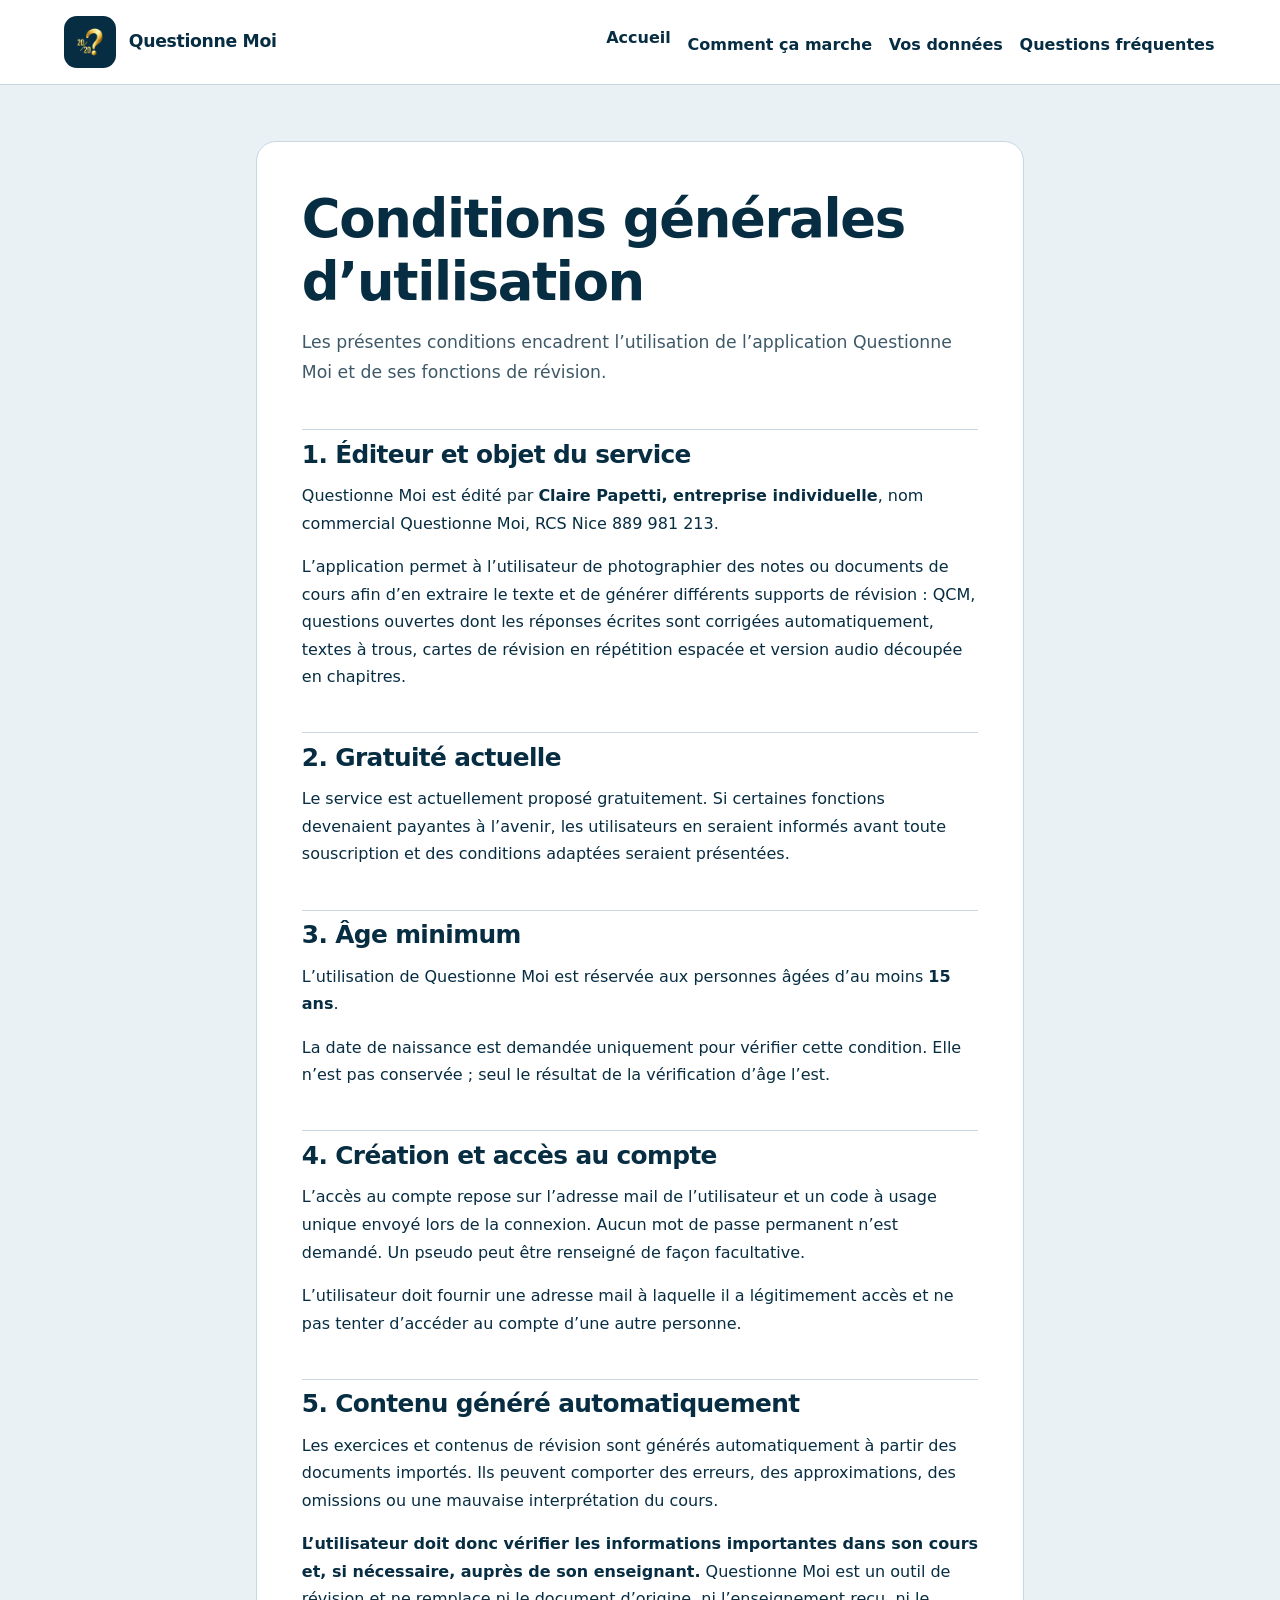
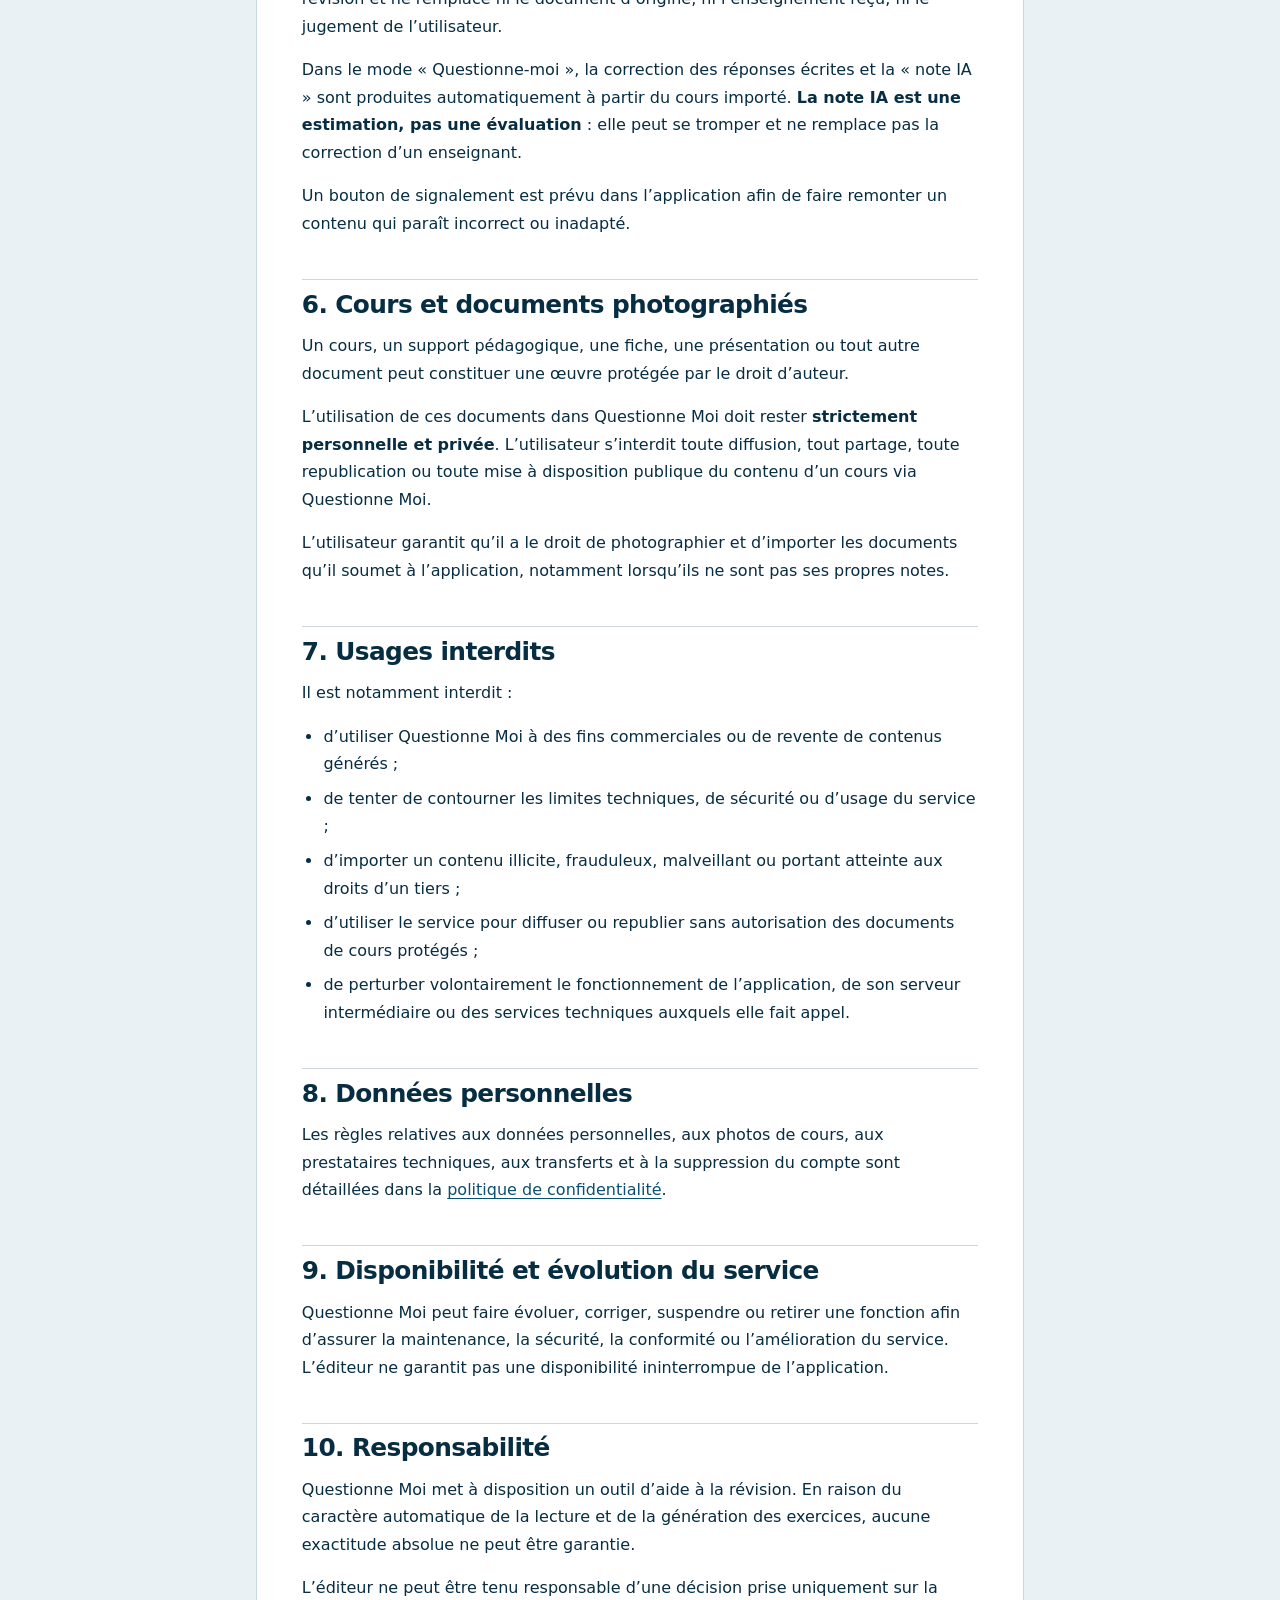
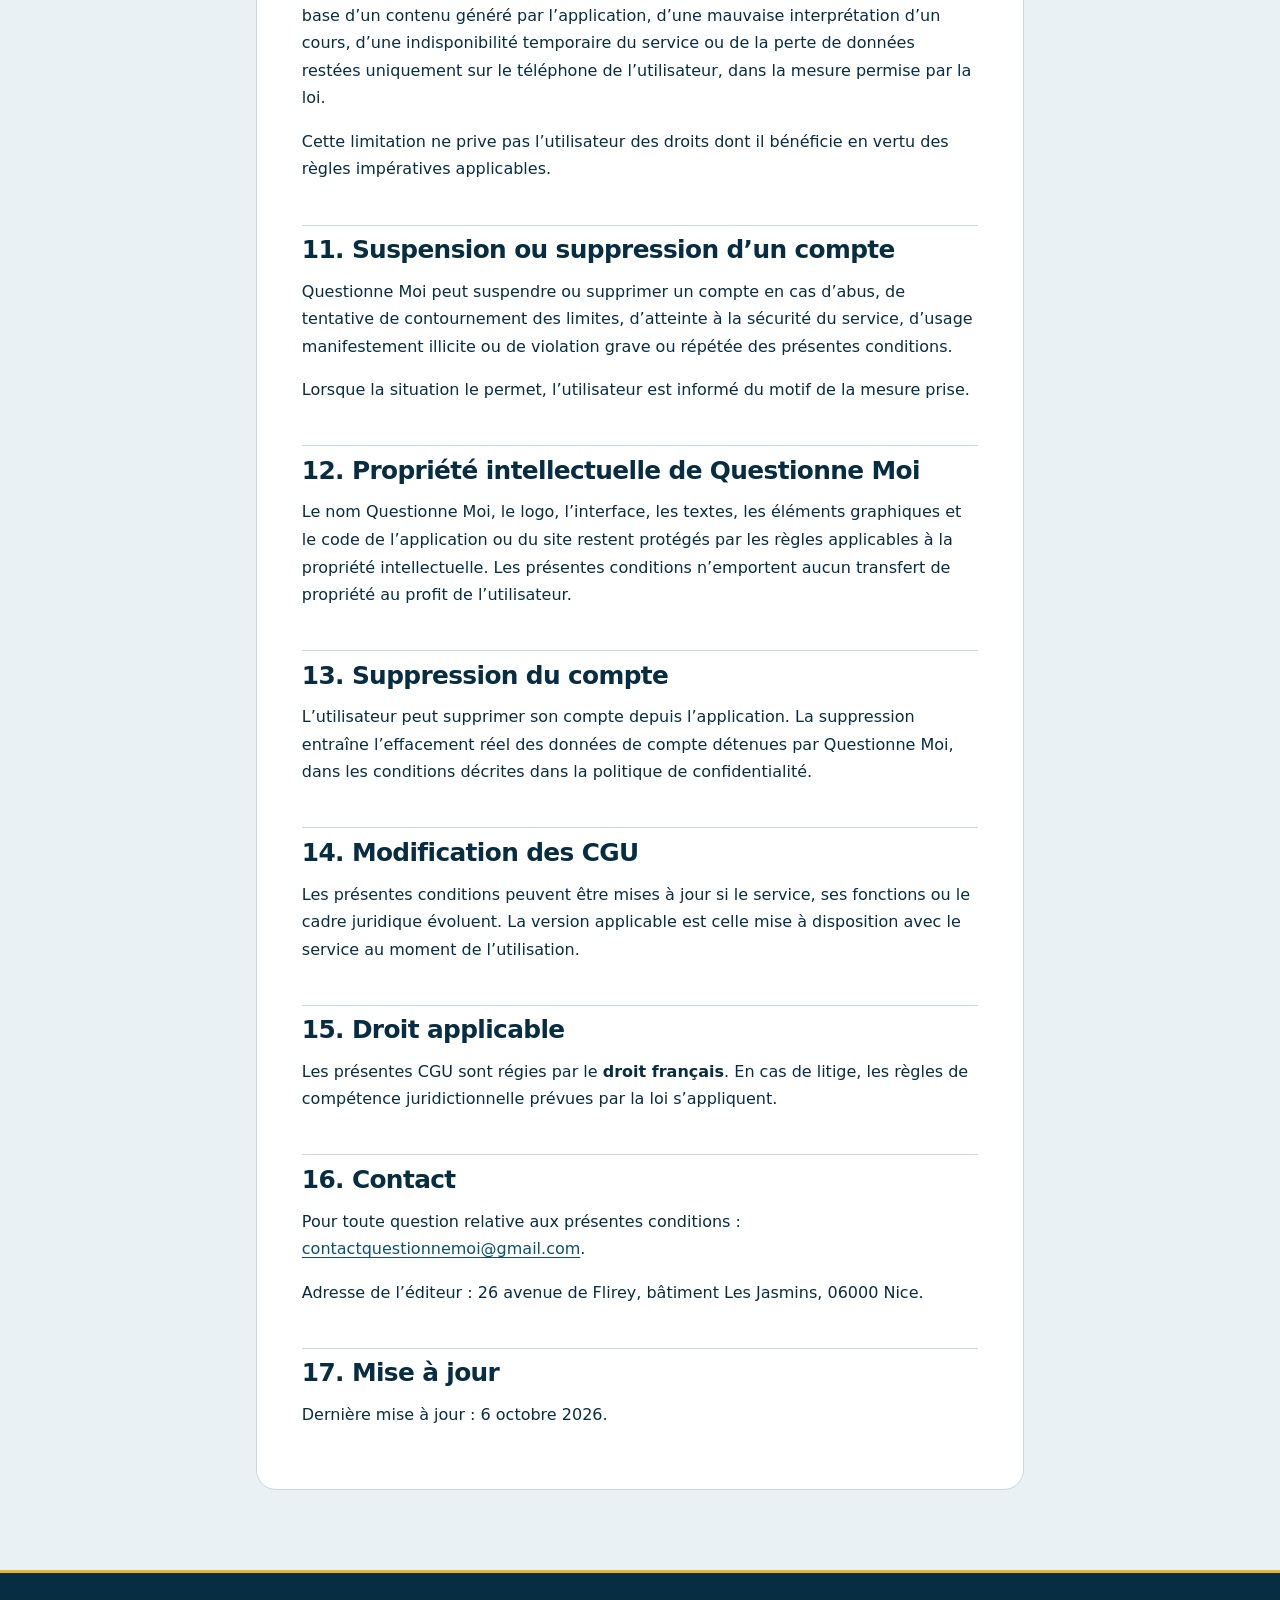
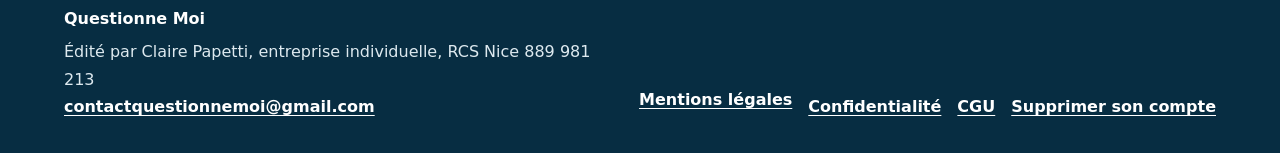
==== commit fa36624e: "Update cgu.html" ====
--- a/cgu.html
+++ b/cgu.html
@@ -1,25 +1,25 @@
 <!doctype html>
 <html lang="fr">
-<head>
-  <meta charset="utf-8">
-  <meta name="viewport" content="width=device-width, initial-scale=1">
-  <meta name="theme-color" content="#072D42">
-  <meta name="robots" content="index,follow">
-  <title>Conditions générales d’utilisation | Questionne Moi</title>
-  <meta name="description" content="Règles d'utilisation de l'application Questionne Moi, dont la clause sur les cours photographiés.">
-  <link rel="canonical" href="https://www.questionnemoi.com/cgu.html">
-  <link rel="icon" href="assets/logo.png">
-  <meta property="og:type" content="website">
-  <meta property="og:site_name" content="Questionne Moi">
-  <meta property="og:locale" content="fr_FR">
-  <meta property="og:title" content="Conditions générales d’utilisation | Questionne Moi">
-  <meta property="og:description" content="Règles d'utilisation de l'application Questionne Moi, dont la clause sur les cours photographiés.">
-  <meta property="og:url" content="https://www.questionnemoi.com/cgu.html">
-  <meta property="og:image" content="https://www.questionnemoi.com/assets/partage.png">
-  <meta property="og:image:width" content="1200">
-  <meta property="og:image:height" content="630">
-  <meta name="twitter:card" content="summary_large_image">
-  <style>
+  <head>
+    <meta charset="utf-8">
+      <meta name="viewport" content="width=device-width, initial-scale=1">
+        <meta name="theme-color" content="#072D42">
+          <meta name="robots" content="index,follow">
+            <title>Conditions générales d’utilisation | Questionne Moi</title>
+            <meta name="description" content="Règles d'utilisation de l'application Questionne Moi, dont la clause sur les cours photographiés.">
+              <link rel="canonical" href="https://www.questionnemoi.com/cgu.html">
+                <link rel="icon" href="assets/logo.png">
+                  <meta property="og:type" content="website">
+                    <meta property="og:site_name" content="Questionne Moi">
+                      <meta property="og:locale" content="fr_FR">
+                        <meta property="og:title" content="Conditions générales d’utilisation | Questionne Moi">
+                          <meta property="og:description" content="Règles d'utilisation de l'application Questionne Moi, dont la clause sur les cours photographiés.">
+                            <meta property="og:url" content="https://www.questionnemoi.com/cgu.html">
+                              <meta property="og:image" content="https://www.questionnemoi.com/assets/partage.png">
+                                <meta property="og:image:width" content="1200">
+                                  <meta property="og:image:height" content="630">
+                                    <meta name="twitter:card" content="summary_large_image">
+                                      <style>
 
 :root {
   --ink: #072D42;
@@ -327,120 +327,119 @@
 }
 
   </style>
-</head>
-<body>
-
-<a class="skip-link" href="#contenu">Aller au contenu</a>
-<header class="site-header">
-  <div class="container header-inner">
-    <a class="brand" href="index.html" aria-label="Questionne Moi, accueil">
-      <img src="assets/logo.png" alt="Logo Questionne Moi, point d’interrogation doré sur fond bleu encre">
-      <span class="brand-name">Questionne Moi</span>
-    </a>
-    <nav class="site-nav" aria-label="Navigation principale">
-      <ul>
-        <li><a href="index.html">Accueil</a></li>
-        <li><a href="index.html#fonctionnement">Comment ça marche</a></li>
-        <li><a href="index.html#donnees">Vos données</a></li>
-        <li><a href="index.html#faq">Questions fréquentes</a></li>
-      </ul>
-    </nav>
-  </div>
-</header>
-
-<main id="contenu" class="legal-shell">
-  <article class="legal-document">
-    <h1>Conditions générales d’utilisation</h1>
-    <p class="lead">Les présentes conditions encadrent l’utilisation de l’application Questionne Moi et de ses fonctions de révision.</p>
-
-    <h2>1. Éditeur et objet du service</h2>
-    <p>Questionne Moi est édité par <strong>Claire Papetti, entreprise individuelle</strong>, nom commercial Questionne Moi, RCS Nice 889 981 213.</p>
-    <p>L’application permet à l’utilisateur de photographier des notes ou documents de cours afin d’en extraire le texte et de générer différents supports de révision : QCM, textes à trous, cartes de révision en répétition espacée et version audio découpée en chapitres.</p>
-
-    <h2>2. Gratuité actuelle</h2>
-    <p>Le service est actuellement proposé gratuitement. Si certaines fonctions devenaient payantes à l’avenir, les utilisateurs en seraient informés avant toute souscription et des conditions adaptées seraient présentées.</p>
-
-    <h2>3. Âge minimum</h2>
-    <p>L’utilisation de Questionne Moi est réservée aux personnes âgées d’au moins <strong>15 ans</strong>.</p>
-    <p>La date de naissance est demandée uniquement pour vérifier cette condition. Elle n’est pas conservée ; seul le résultat de la vérification d’âge l’est.</p>
-
-    <h2>4. Création et accès au compte</h2>
-    <p>L’accès au compte repose sur l’adresse mail de l’utilisateur et un code à usage unique envoyé lors de la connexion. Aucun mot de passe permanent n’est demandé. Un pseudo peut être renseigné de façon facultative.</p>
-    <p>L’utilisateur doit fournir une adresse mail à laquelle il a légitimement accès et ne pas tenter d’accéder au compte d’une autre personne.</p>
-
-    <h2>5. Contenu généré automatiquement</h2>
-    <p>Les exercices et contenus de révision sont générés automatiquement à partir des documents importés. Ils peuvent comporter des erreurs, des approximations, des omissions ou une mauvaise interprétation du cours.</p>
-    <p><strong>L’utilisateur doit donc vérifier les informations importantes dans son cours et, si nécessaire, auprès de son enseignant.</strong> Questionne Moi est un outil de révision et ne remplace ni le document d’origine, ni l’enseignement reçu, ni le jugement de l’utilisateur.</p>
-    <p>Un bouton de signalement est prévu dans l’application afin de faire remonter un contenu qui paraît incorrect ou inadapté.</p>
-
-    <h2>6. Cours et documents photographiés</h2>
-    <p>Un cours, un support pédagogique, une fiche, une présentation ou tout autre document peut constituer une œuvre protégée par le droit d’auteur.</p>
-    <p>L’utilisation de ces documents dans Questionne Moi doit rester <strong>strictement personnelle et privée</strong>. L’utilisateur s’interdit toute diffusion, tout partage, toute republication ou toute mise à disposition publique du contenu d’un cours via Questionne Moi.</p>
-    <p>L’utilisateur garantit qu’il a le droit de photographier et d’importer les documents qu’il soumet à l’application, notamment lorsqu’ils ne sont pas ses propres notes.</p>
-
-    <h2>7. Usages interdits</h2>
-    <p>Il est notamment interdit :</p>
-    <ul>
-      <li>d’utiliser Questionne Moi à des fins commerciales ou de revente de contenus générés ;</li>
-      <li>de tenter de contourner les limites techniques, de sécurité ou d’usage du service ;</li>
-      <li>d’importer un contenu illicite, frauduleux, malveillant ou portant atteinte aux droits d’un tiers ;</li>
-      <li>d’utiliser le service pour diffuser ou republier sans autorisation des documents de cours protégés ;</li>
-      <li>de perturber volontairement le fonctionnement de l’application, de son serveur intermédiaire ou des services techniques auxquels elle fait appel.</li>
-    </ul>
-
-    <h2>8. Données personnelles</h2>
-    <p>Les règles relatives aux données personnelles, aux photos de cours, aux prestataires techniques, aux transferts et à la suppression du compte sont détaillées dans la <a href="confidentialite.html">politique de confidentialité</a>.</p>
-
-    <h2>9. Disponibilité et évolution du service</h2>
-    <p>Questionne Moi peut faire évoluer, corriger, suspendre ou retirer une fonction afin d’assurer la maintenance, la sécurité, la conformité ou l’amélioration du service. L’éditeur ne garantit pas une disponibilité ininterrompue de l’application.</p>
-
-    <h2>10. Responsabilité</h2>
-    <p>Questionne Moi met à disposition un outil d’aide à la révision. En raison du caractère automatique de la lecture et de la génération des exercices, aucune exactitude absolue ne peut être garantie.</p>
-    <p>L’éditeur ne peut être tenu responsable d’une décision prise uniquement sur la base d’un contenu généré par l’application, d’une mauvaise interprétation d’un cours, d’une indisponibilité temporaire du service ou de la perte de données restées uniquement sur le téléphone de l’utilisateur, dans la mesure permise par la loi.</p>
-    <p>Cette limitation ne prive pas l’utilisateur des droits dont il bénéficie en vertu des règles impératives applicables.</p>
-
-    <h2>11. Suspension ou suppression d’un compte</h2>
-    <p>Questionne Moi peut suspendre ou supprimer un compte en cas d’abus, de tentative de contournement des limites, d’atteinte à la sécurité du service, d’usage manifestement illicite ou de violation grave ou répétée des présentes conditions.</p>
-    <p>Lorsque la situation le permet, l’utilisateur est informé du motif de la mesure prise.</p>
-
-    <h2>12. Propriété intellectuelle de Questionne Moi</h2>
-    <p>Le nom Questionne Moi, le logo, l’interface, les textes, les éléments graphiques et le code de l’application ou du site restent protégés par les règles applicables à la propriété intellectuelle. Les présentes conditions n’emportent aucun transfert de propriété au profit de l’utilisateur.</p>
-
-    <h2>13. Suppression du compte</h2>
-    <p>L’utilisateur peut supprimer son compte depuis l’application. La suppression entraîne l’effacement réel des données de compte détenues par Questionne Moi, dans les conditions décrites dans la politique de confidentialité.</p>
-
-    <h2>14. Modification des CGU</h2>
-    <p>Les présentes conditions peuvent être mises à jour si le service, ses fonctions ou le cadre juridique évoluent. La version applicable est celle mise à disposition avec le service au moment de l’utilisation.</p>
-
-    <h2>15. Droit applicable</h2>
-    <p>Les présentes CGU sont régies par le <strong>droit français</strong>. En cas de litige, les règles de compétence juridictionnelle prévues par la loi s’appliquent.</p>
-
-    <h2>16. Contact</h2>
-    <p>Pour toute question relative aux présentes conditions : <a href="mailto:contactquestionnemoi@gmail.com">contactquestionnemoi@gmail.com</a>.</p>
-    <p>Adresse de l’éditeur : 26 avenue de Flirey, bâtiment Les Jasmins, 06000 Nice.</p>
-
-    <h2>17. Mise à jour</h2>
-    <p>Dernière mise à jour : 21 septembre 2026.</p>
-  </article>
-</main>
-
-<footer class="site-footer">
-  <div class="container footer-inner">
-    <div>
-      <p class="footer-brand">Questionne Moi</p>
-      <p class="footer-meta">Édité par Claire Papetti, entreprise individuelle, RCS Nice 889 981 213</p>
-      <p class="footer-meta"><a href="mailto:contactquestionnemoi@gmail.com">contactquestionnemoi@gmail.com</a></p>
-    </div>
-    <nav aria-label="Liens juridiques">
-      <ul class="footer-links">
-        <li><a href="mentions-legales.html">Mentions légales</a></li>
-        <li><a href="confidentialite.html">Confidentialité</a></li>
-        <li><a href="cgu.html">CGU</a></li>
-        <li><a href="suppression-compte.html">Supprimer son compte</a></li>
-      </ul>
-    </nav>
-  </div>
-</footer>
-
-</body>
-</html>
+                                    </head>
+                                    <body>
+                                      <a class="skip-link" href="#contenu">Aller au contenu</a>
+                                      <header class="site-header">
+                                        <div class="container header-inner">
+                                          <a class="brand" href="index.html" aria-label="Questionne Moi, accueil">
+                                            <img src="assets/logo.png" alt="Logo Questionne Moi, point d’interrogation doré sur fond bleu encre">
+                                              <span class="brand-name">Questionne Moi</span>
+                                            </a>
+                                            <nav class="site-nav" aria-label="Navigation principale">
+                                              <ul>
+                                                <li>
+                                                  <a href="index.html">Accueil</a>
+                                                </li>
+                                                <li>
+                                                  <a href="index.html#fonctionnement">Comment ça marche</a>
+                                                </li>
+                                                <li>
+                                                  <a href="index.html#donnees">Vos données</a>
+                                                </li>
+                                                <li>
+                                                  <a href="index.html#faq">Questions fréquentes</a>
+                                                </li>
+                                              </ul>
+                                            </nav>
+                                          </div>
+                                        </header>
+                                        <main id="contenu" class="legal-shell">
+                                          <article class="legal-document">
+                                            <h1>Conditions générales d’utilisation</h1>
+                                            <p class="lead">Les présentes conditions encadrent l’utilisation de l’application Questionne Moi et de ses fonctions de révision.</p>
+                                            <h2>1. Éditeur et objet du service</h2>
+                                            <p>Questionne Moi est édité par <strong>Claire Papetti, entreprise individuelle</strong>, nom commercial Questionne Moi, RCS Nice 889 981 213.</p>
+                                            <p>L’application permet à l’utilisateur de photographier des notes ou documents de cours afin d’en extraire le texte et de générer différents supports de révision : QCM, questions ouvertes dont les réponses écrites sont corrigées automatiquement, textes à trous, cartes de révision en répétition espacée et version audio découpée en chapitres.</p>
+                                            <h2>2. Gratuité actuelle</h2>
+                                            <p>Le service est actuellement proposé gratuitement. Si certaines fonctions devenaient payantes à l’avenir, les utilisateurs en seraient informés avant toute souscription et des conditions adaptées seraient présentées.</p>
+                                            <h2>3. Âge minimum</h2>
+                                            <p>L’utilisation de Questionne Moi est réservée aux personnes âgées d’au moins <strong>15 ans</strong>.</p>
+                                            <p>La date de naissance est demandée uniquement pour vérifier cette condition. Elle n’est pas conservée ; seul le résultat de la vérification d’âge l’est.</p>
+                                            <h2>4. Création et accès au compte</h2>
+                                            <p>L’accès au compte repose sur l’adresse mail de l’utilisateur et un code à usage unique envoyé lors de la connexion. Aucun mot de passe permanent n’est demandé. Un pseudo peut être renseigné de façon facultative.</p>
+                                            <p>L’utilisateur doit fournir une adresse mail à laquelle il a légitimement accès et ne pas tenter d’accéder au compte d’une autre personne.</p>
+                                            <h2>5. Contenu généré automatiquement</h2>
+                                            <p>Les exercices et contenus de révision sont générés automatiquement à partir des documents importés. Ils peuvent comporter des erreurs, des approximations, des omissions ou une mauvaise interprétation du cours.</p>
+                                            <p>
+                                              <strong>L’utilisateur doit donc vérifier les informations importantes dans son cours et, si nécessaire, auprès de son enseignant.</strong> Questionne Moi est un outil de révision et ne remplace ni le document d’origine, ni l’enseignement reçu, ni le jugement de l’utilisateur.</p>
+                                              <p>Dans le mode « Questionne-moi », la correction des réponses écrites et la « note IA » sont produites automatiquement à partir du cours importé. <strong>La note IA est une estimation, pas une évaluation</strong> : elle peut se tromper et ne remplace pas la correction d’un enseignant.</p>
+                                              <p>Un bouton de signalement est prévu dans l’application afin de faire remonter un contenu qui paraît incorrect ou inadapté.</p>
+                                              <h2>6. Cours et documents photographiés</h2>
+                                              <p>Un cours, un support pédagogique, une fiche, une présentation ou tout autre document peut constituer une œuvre protégée par le droit d’auteur.</p>
+                                              <p>L’utilisation de ces documents dans Questionne Moi doit rester <strong>strictement personnelle et privée</strong>. L’utilisateur s’interdit toute diffusion, tout partage, toute republication ou toute mise à disposition publique du contenu d’un cours via Questionne Moi.</p>
+                                              <p>L’utilisateur garantit qu’il a le droit de photographier et d’importer les documents qu’il soumet à l’application, notamment lorsqu’ils ne sont pas ses propres notes.</p>
+                                              <h2>7. Usages interdits</h2>
+                                              <p>Il est notamment interdit :</p>
+                                              <ul>
+                                                <li>d’utiliser Questionne Moi à des fins commerciales ou de revente de contenus générés ;</li>
+                                                <li>de tenter de contourner les limites techniques, de sécurité ou d’usage du service ;</li>
+                                                <li>d’importer un contenu illicite, frauduleux, malveillant ou portant atteinte aux droits d’un tiers ;</li>
+                                                <li>d’utiliser le service pour diffuser ou republier sans autorisation des documents de cours protégés ;</li>
+                                                <li>de perturber volontairement le fonctionnement de l’application, de son serveur intermédiaire ou des services techniques auxquels elle fait appel.</li>
+                                              </ul>
+                                              <h2>8. Données personnelles</h2>
+                                              <p>Les règles relatives aux données personnelles, aux photos de cours, aux prestataires techniques, aux transferts et à la suppression du compte sont détaillées dans la <a href="confidentialite.html">politique de confidentialité</a>.</p>
+                                              <h2>9. Disponibilité et évolution du service</h2>
+                                              <p>Questionne Moi peut faire évoluer, corriger, suspendre ou retirer une fonction afin d’assurer la maintenance, la sécurité, la conformité ou l’amélioration du service. L’éditeur ne garantit pas une disponibilité ininterrompue de l’application.</p>
+                                              <h2>10. Responsabilité</h2>
+                                              <p>Questionne Moi met à disposition un outil d’aide à la révision. En raison du caractère automatique de la lecture et de la génération des exercices, aucune exactitude absolue ne peut être garantie.</p>
+                                              <p>L’éditeur ne peut être tenu responsable d’une décision prise uniquement sur la base d’un contenu généré par l’application, d’une mauvaise interprétation d’un cours, d’une indisponibilité temporaire du service ou de la perte de données restées uniquement sur le téléphone de l’utilisateur, dans la mesure permise par la loi.</p>
+                                              <p>Cette limitation ne prive pas l’utilisateur des droits dont il bénéficie en vertu des règles impératives applicables.</p>
+                                              <h2>11. Suspension ou suppression d’un compte</h2>
+                                              <p>Questionne Moi peut suspendre ou supprimer un compte en cas d’abus, de tentative de contournement des limites, d’atteinte à la sécurité du service, d’usage manifestement illicite ou de violation grave ou répétée des présentes conditions.</p>
+                                              <p>Lorsque la situation le permet, l’utilisateur est informé du motif de la mesure prise.</p>
+                                              <h2>12. Propriété intellectuelle de Questionne Moi</h2>
+                                              <p>Le nom Questionne Moi, le logo, l’interface, les textes, les éléments graphiques et le code de l’application ou du site restent protégés par les règles applicables à la propriété intellectuelle. Les présentes conditions n’emportent aucun transfert de propriété au profit de l’utilisateur.</p>
+                                              <h2>13. Suppression du compte</h2>
+                                              <p>L’utilisateur peut supprimer son compte depuis l’application. La suppression entraîne l’effacement réel des données de compte détenues par Questionne Moi, dans les conditions décrites dans la politique de confidentialité.</p>
+                                              <h2>14. Modification des CGU</h2>
+                                              <p>Les présentes conditions peuvent être mises à jour si le service, ses fonctions ou le cadre juridique évoluent. La version applicable est celle mise à disposition avec le service au moment de l’utilisation.</p>
+                                              <h2>15. Droit applicable</h2>
+                                              <p>Les présentes CGU sont régies par le <strong>droit français</strong>. En cas de litige, les règles de compétence juridictionnelle prévues par la loi s’appliquent.</p>
+                                              <h2>16. Contact</h2>
+                                              <p>Pour toute question relative aux présentes conditions : <a href="mailto:contactquestionnemoi@gmail.com">contactquestionnemoi@gmail.com</a>.</p>
+                                              <p>Adresse de l’éditeur : 26 avenue de Flirey, bâtiment Les Jasmins, 06000 Nice.</p>
+                                              <h2>17. Mise à jour</h2>
+                                              <p>Dernière mise à jour : 6 octobre 2026.</p>
+                                            </article>
+                                          </main>
+                                          <footer class="site-footer">
+                                            <div class="container footer-inner">
+                                              <div>
+                                                <p class="footer-brand">Questionne Moi</p>
+                                                <p class="footer-meta">Édité par Claire Papetti, entreprise individuelle, RCS Nice 889 981 213</p>
+                                                <p class="footer-meta">
+                                                  <a href="mailto:contactquestionnemoi@gmail.com">contactquestionnemoi@gmail.com</a>
+                                                </p>
+                                              </div>
+                                              <nav aria-label="Liens juridiques">
+                                                <ul class="footer-links">
+                                                  <li>
+                                                    <a href="mentions-legales.html">Mentions légales</a>
+                                                  </li>
+                                                  <li>
+                                                    <a href="confidentialite.html">Confidentialité</a>
+                                                  </li>
+                                                  <li>
+                                                    <a href="cgu.html">CGU</a>
+                                                  </li>
+                                                  <li>
+                                                    <a href="suppression-compte.html">Supprimer son compte</a>
+                                                  </li>
+                                                </ul>
+                                              </nav>
+                                            </div>
+                                          </footer>
+                                        </body>
+                                      </html>
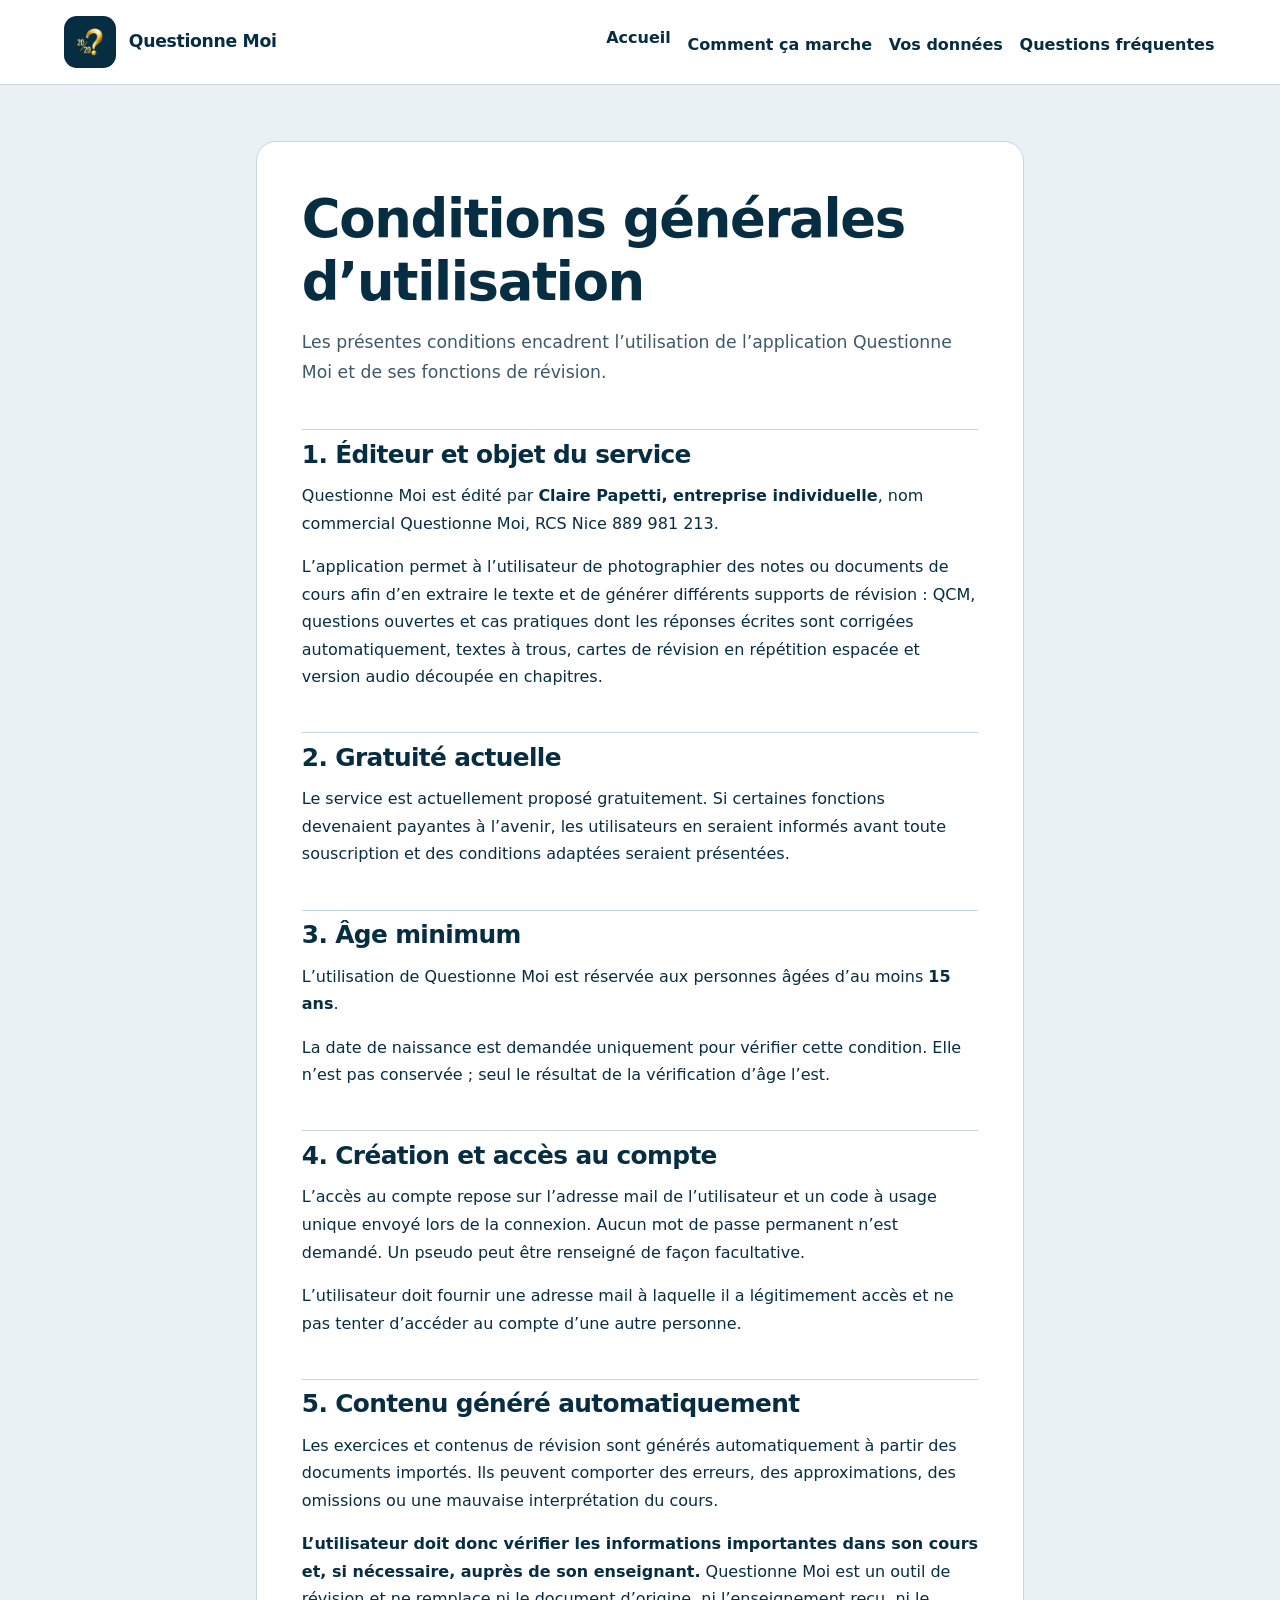
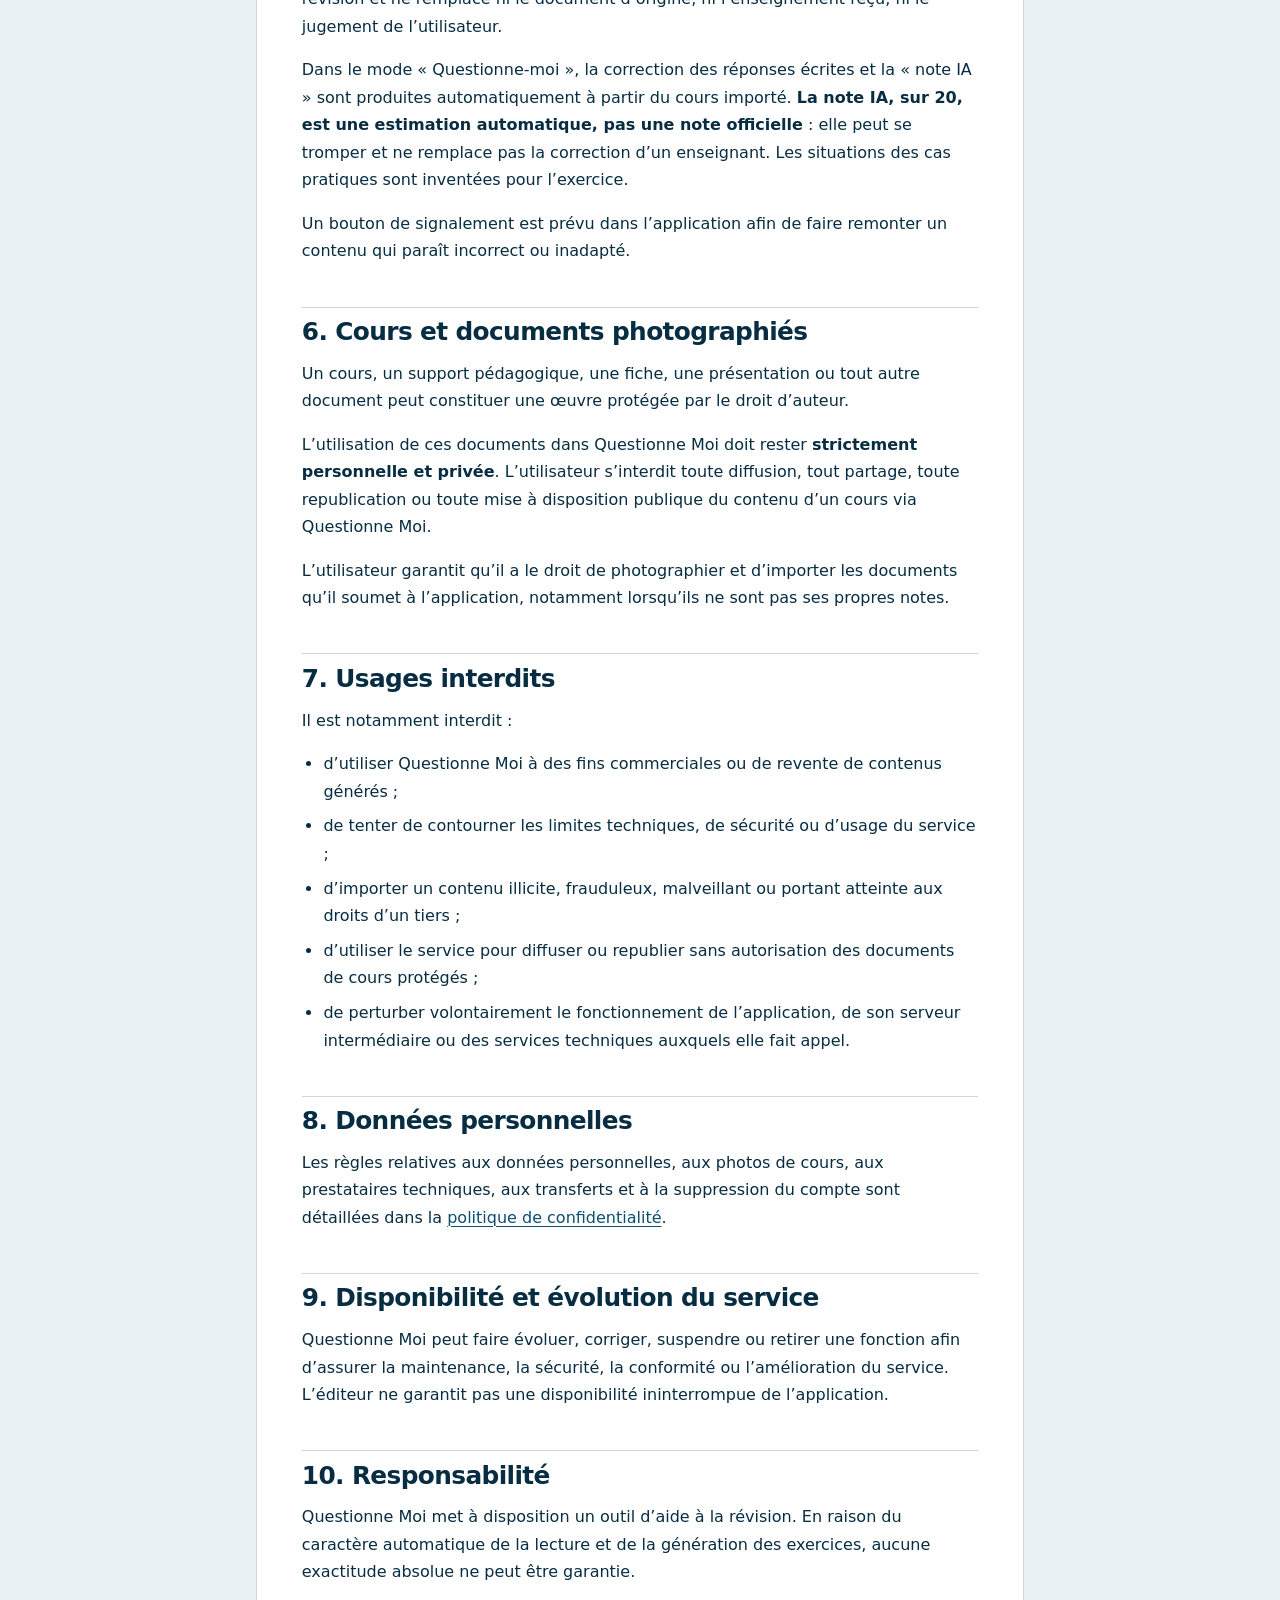
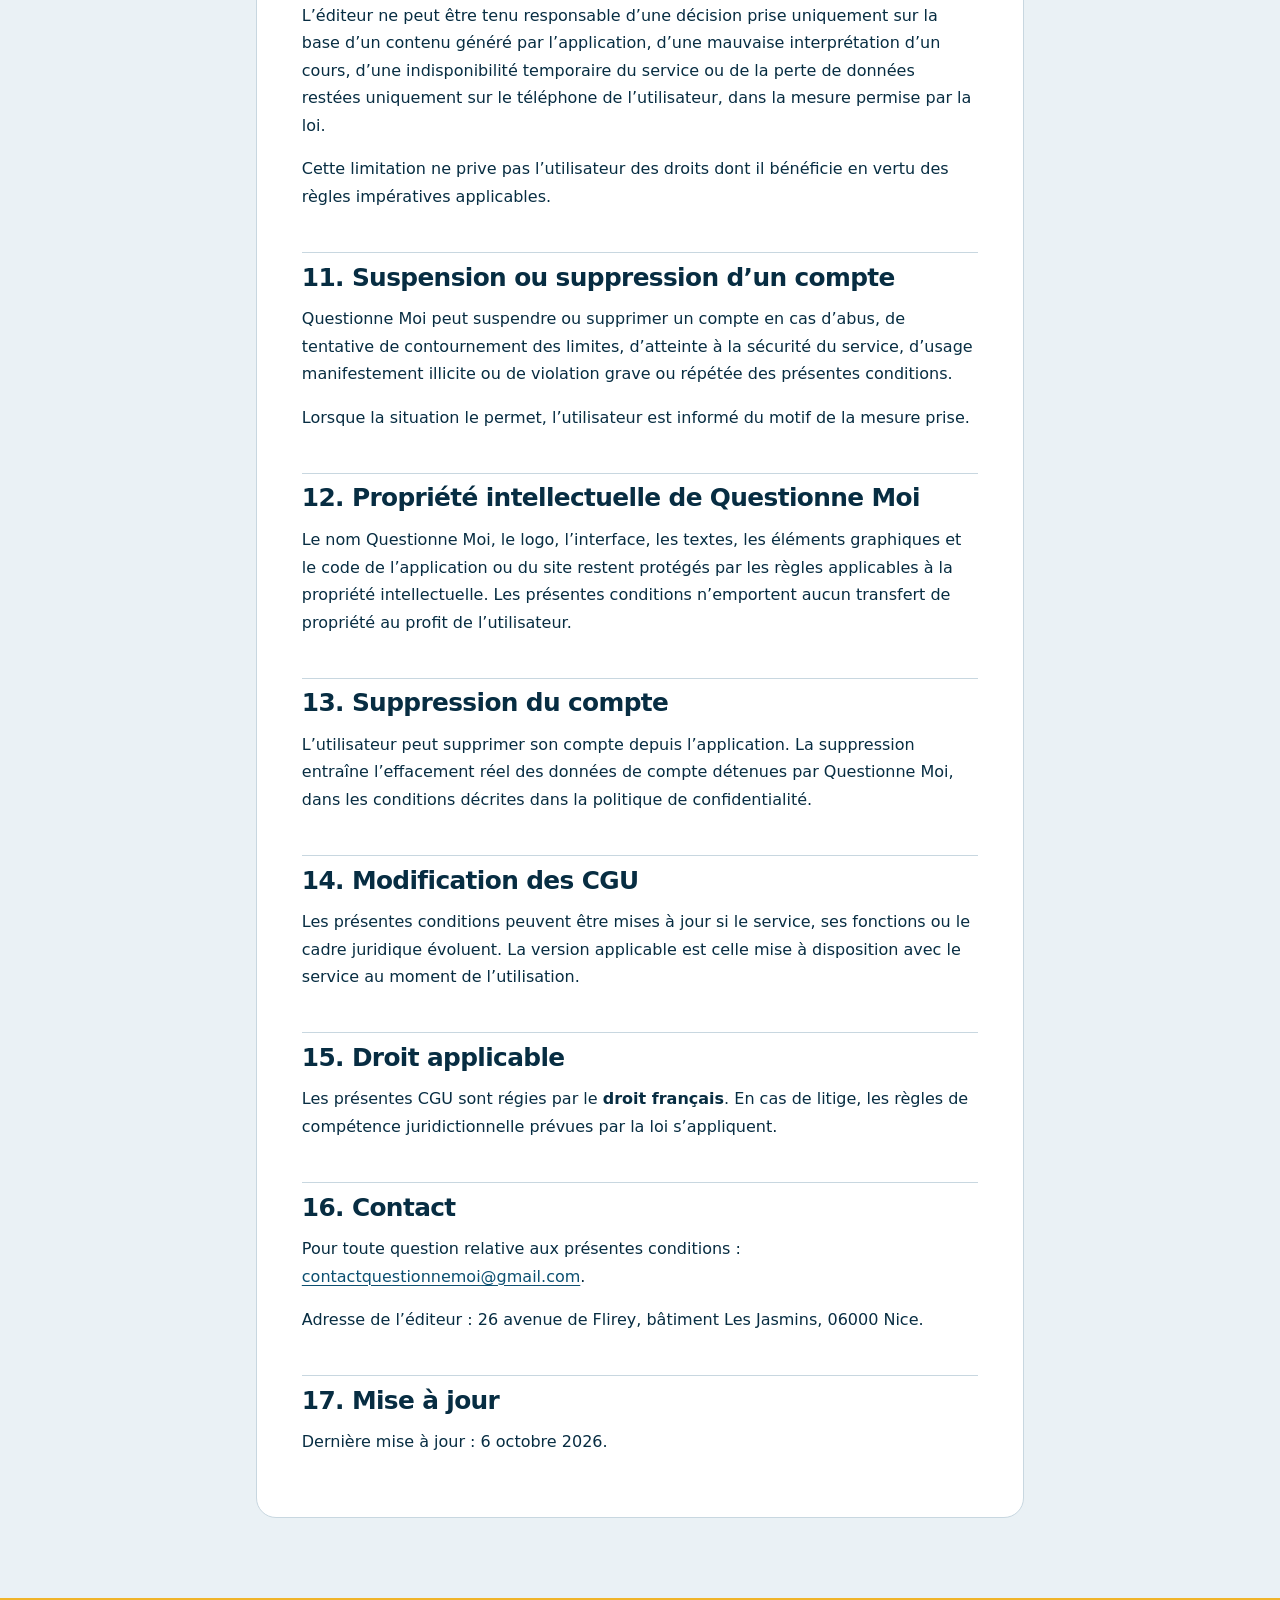
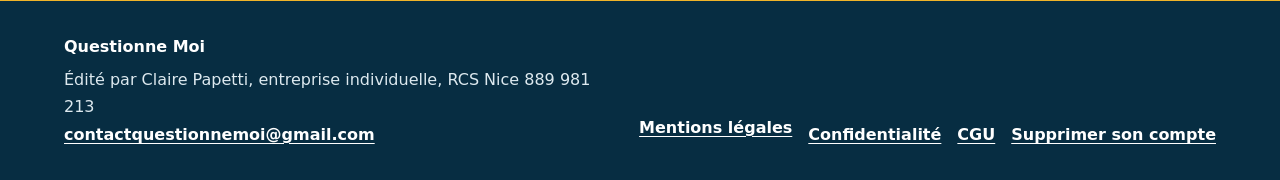
==== commit c2efa880: "Update cgu.html" ====
--- a/cgu.html
+++ b/cgu.html
@@ -360,7 +360,7 @@
                                             <p class="lead">Les présentes conditions encadrent l’utilisation de l’application Questionne Moi et de ses fonctions de révision.</p>
                                             <h2>1. Éditeur et objet du service</h2>
                                             <p>Questionne Moi est édité par <strong>Claire Papetti, entreprise individuelle</strong>, nom commercial Questionne Moi, RCS Nice 889 981 213.</p>
-                                            <p>L’application permet à l’utilisateur de photographier des notes ou documents de cours afin d’en extraire le texte et de générer différents supports de révision : QCM, questions ouvertes dont les réponses écrites sont corrigées automatiquement, textes à trous, cartes de révision en répétition espacée et version audio découpée en chapitres.</p>
+                                            <p>L’application permet à l’utilisateur de photographier des notes ou documents de cours afin d’en extraire le texte et de générer différents supports de révision : QCM, questions ouvertes et cas pratiques dont les réponses écrites sont corrigées automatiquement, textes à trous, cartes de révision en répétition espacée et version audio découpée en chapitres.</p>
                                             <h2>2. Gratuité actuelle</h2>
                                             <p>Le service est actuellement proposé gratuitement. Si certaines fonctions devenaient payantes à l’avenir, les utilisateurs en seraient informés avant toute souscription et des conditions adaptées seraient présentées.</p>
                                             <h2>3. Âge minimum</h2>
@@ -373,7 +373,7 @@
                                             <p>Les exercices et contenus de révision sont générés automatiquement à partir des documents importés. Ils peuvent comporter des erreurs, des approximations, des omissions ou une mauvaise interprétation du cours.</p>
                                             <p>
                                               <strong>L’utilisateur doit donc vérifier les informations importantes dans son cours et, si nécessaire, auprès de son enseignant.</strong> Questionne Moi est un outil de révision et ne remplace ni le document d’origine, ni l’enseignement reçu, ni le jugement de l’utilisateur.</p>
-                                              <p>Dans le mode « Questionne-moi », la correction des réponses écrites et la « note IA » sont produites automatiquement à partir du cours importé. <strong>La note IA est une estimation, pas une évaluation</strong> : elle peut se tromper et ne remplace pas la correction d’un enseignant.</p>
+                                              <p>Dans le mode « Questionne-moi », la correction des réponses écrites et la « note IA » sont produites automatiquement à partir du cours importé. <strong>La note IA, sur 20, est une estimation automatique, pas une note officielle</strong> : elle peut se tromper et ne remplace pas la correction d’un enseignant. Les situations des cas pratiques sont inventées pour l’exercice.</p>
                                               <p>Un bouton de signalement est prévu dans l’application afin de faire remonter un contenu qui paraît incorrect ou inadapté.</p>
                                               <h2>6. Cours et documents photographiés</h2>
                                               <p>Un cours, un support pédagogique, une fiche, une présentation ou tout autre document peut constituer une œuvre protégée par le droit d’auteur.</p>
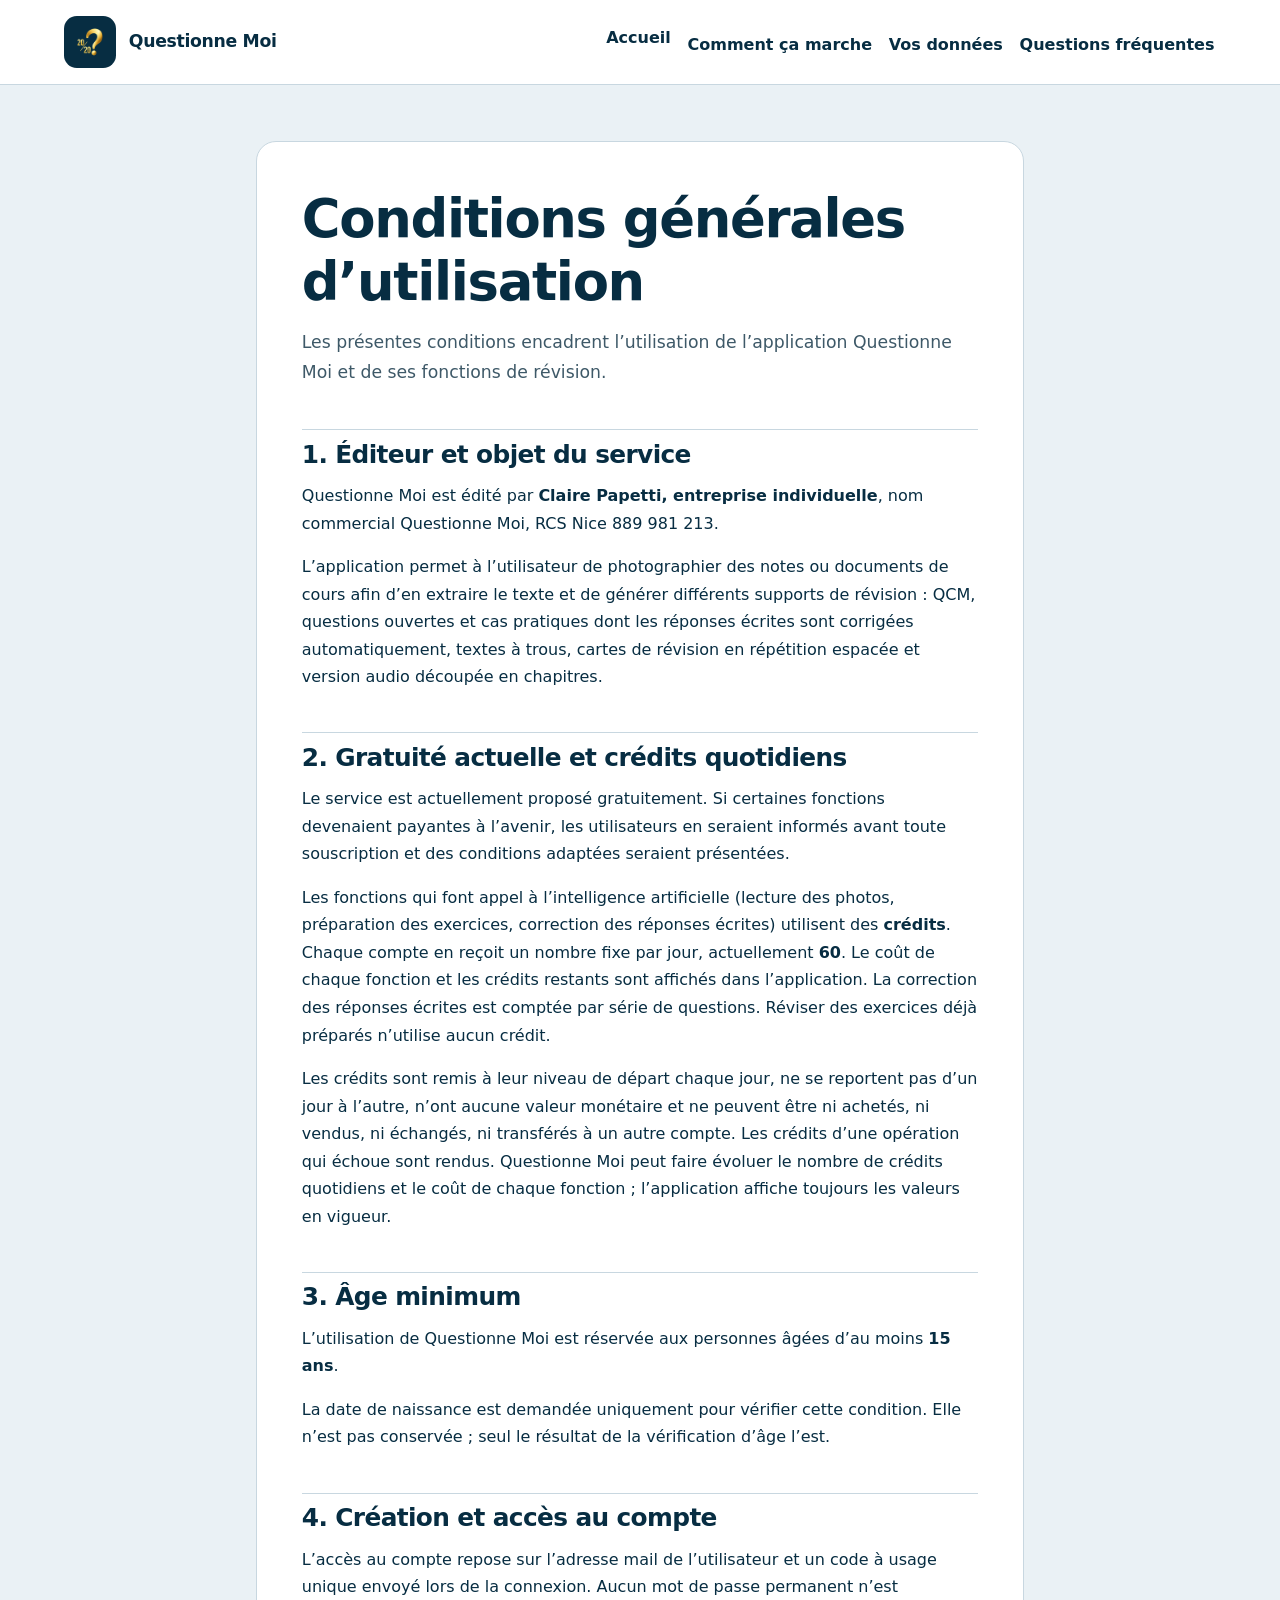
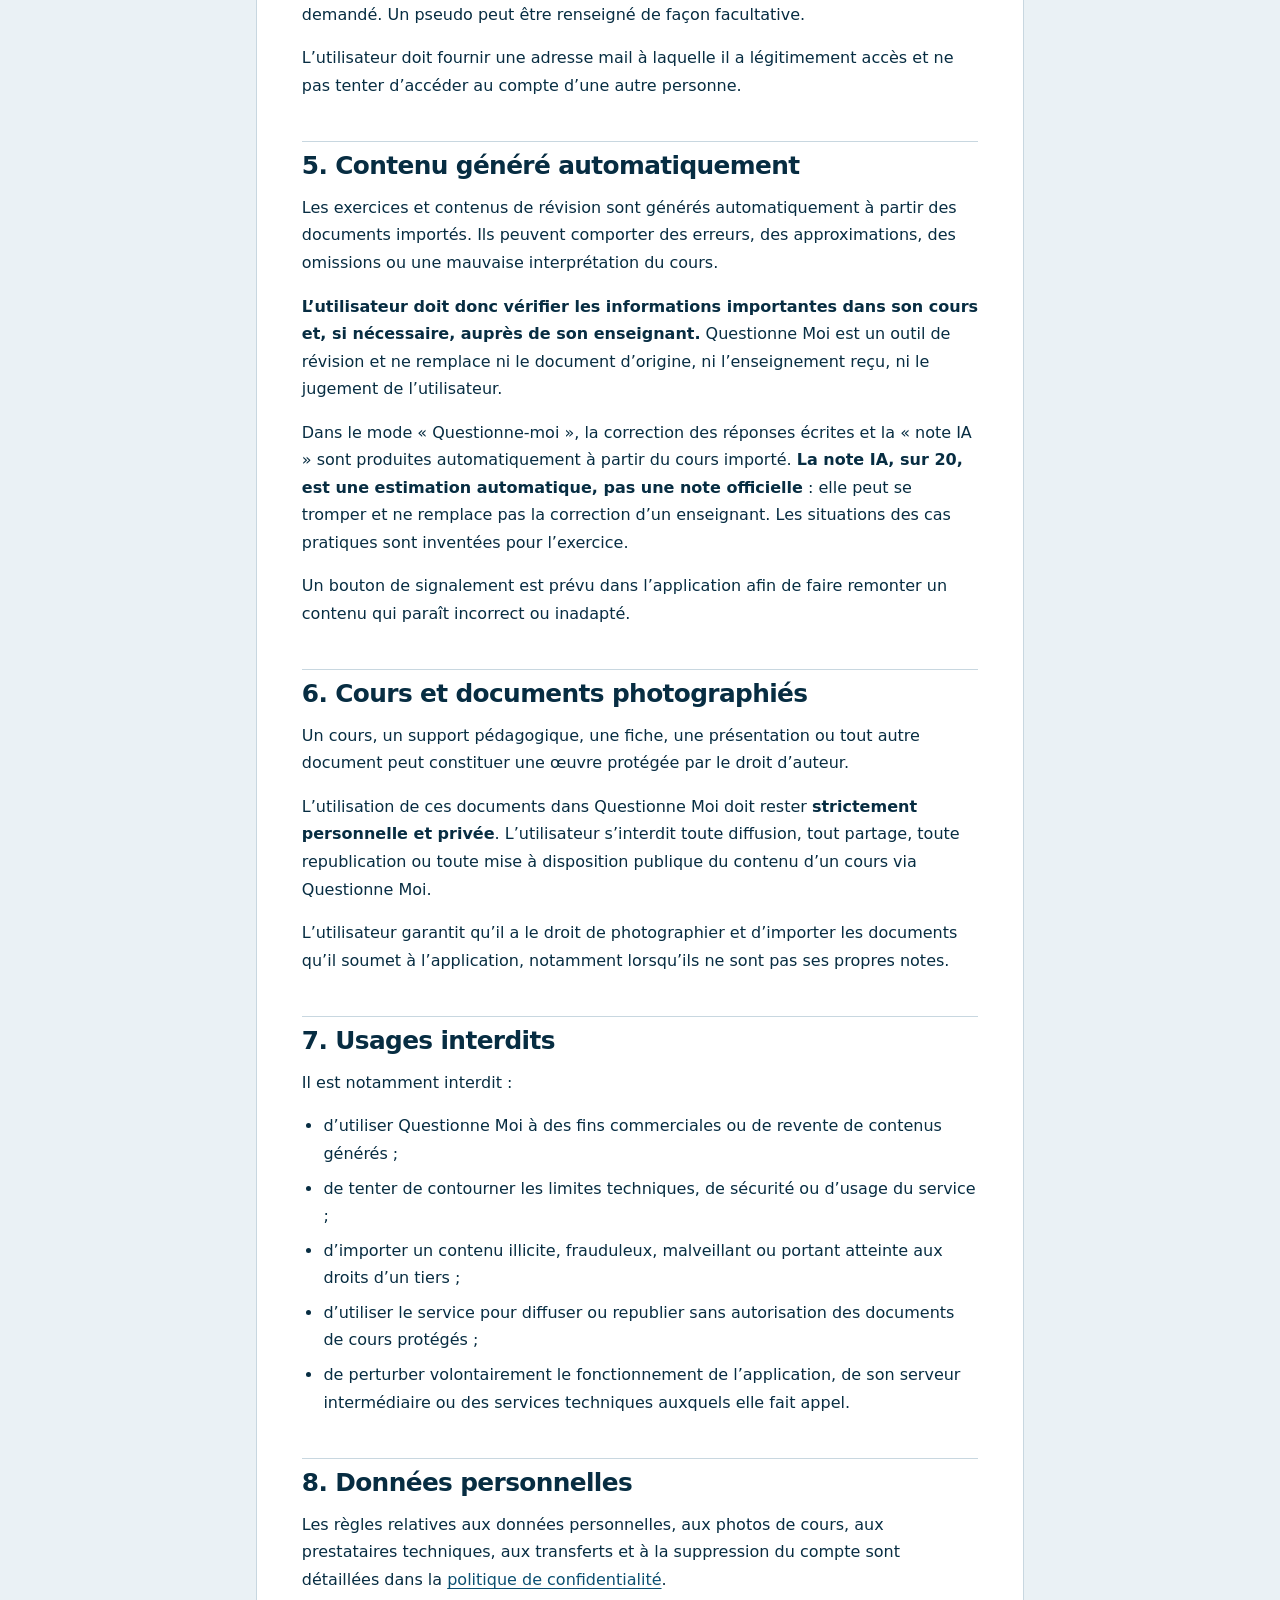
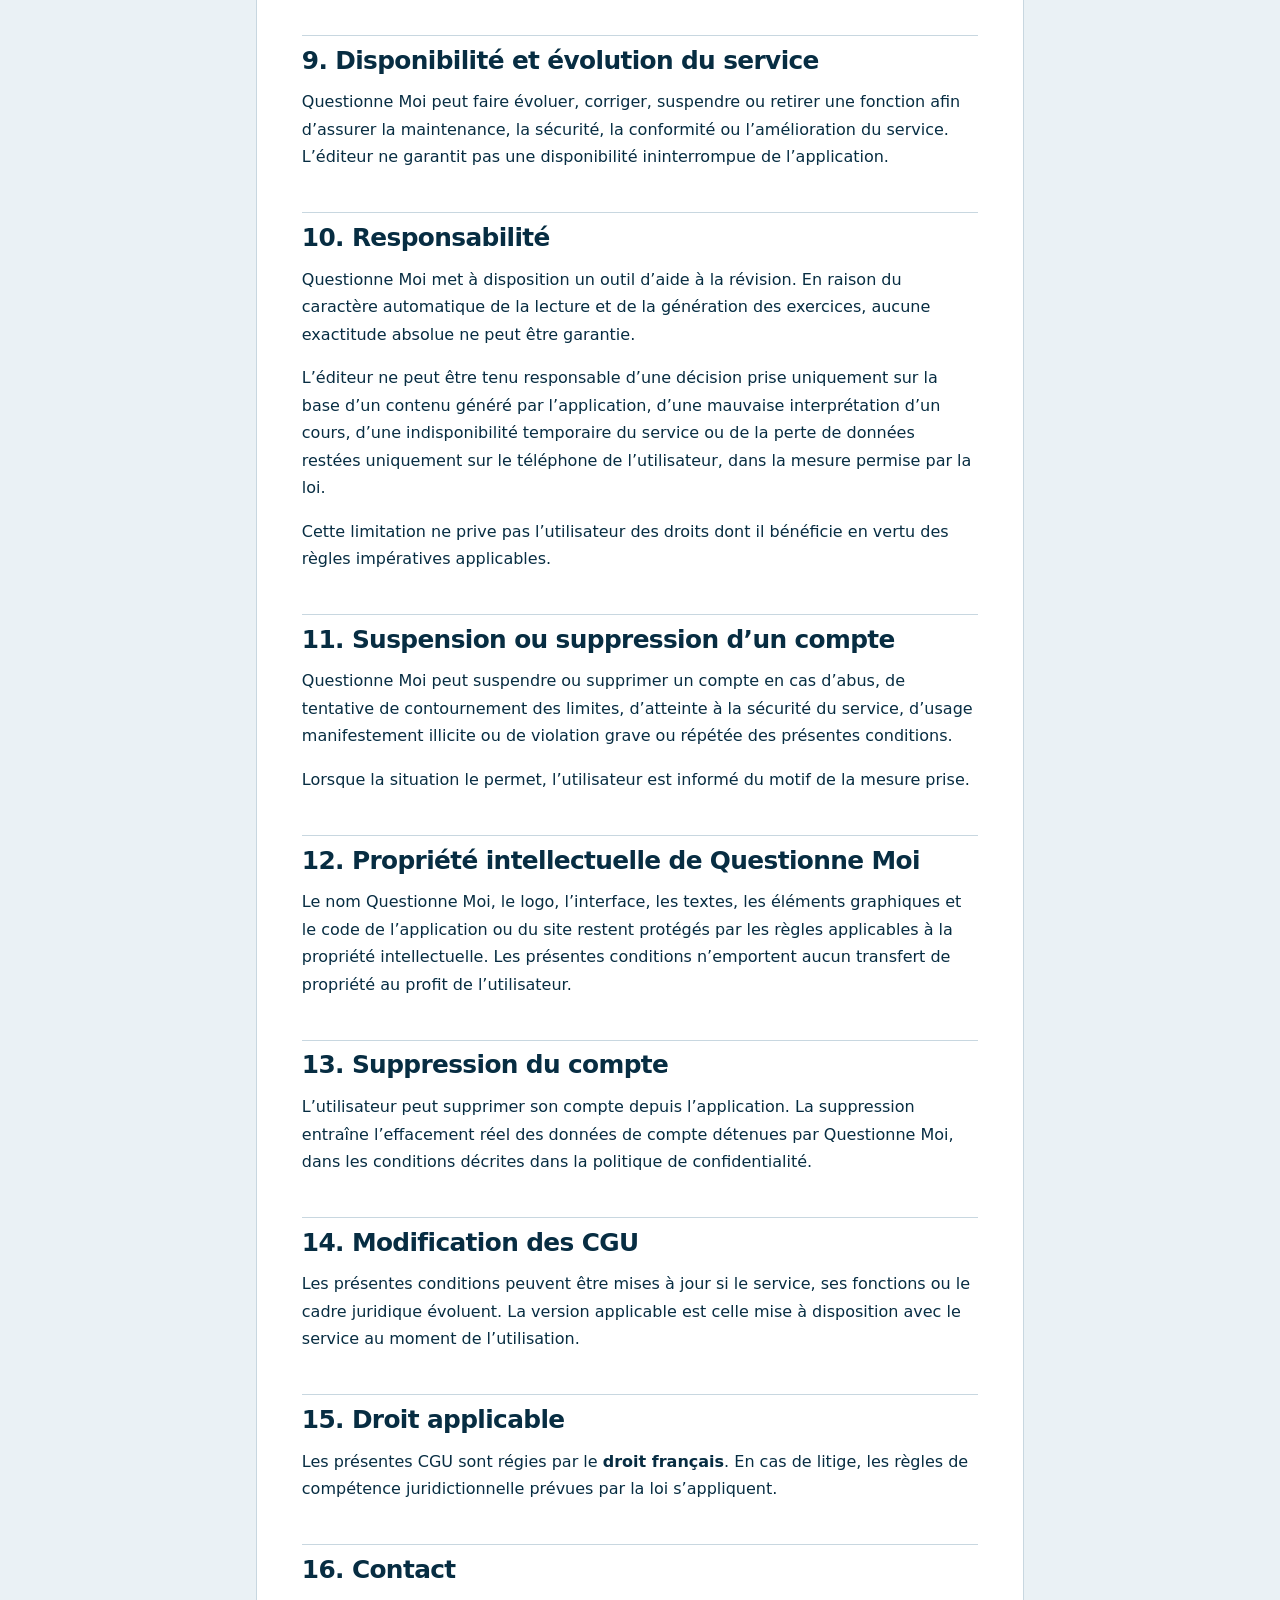
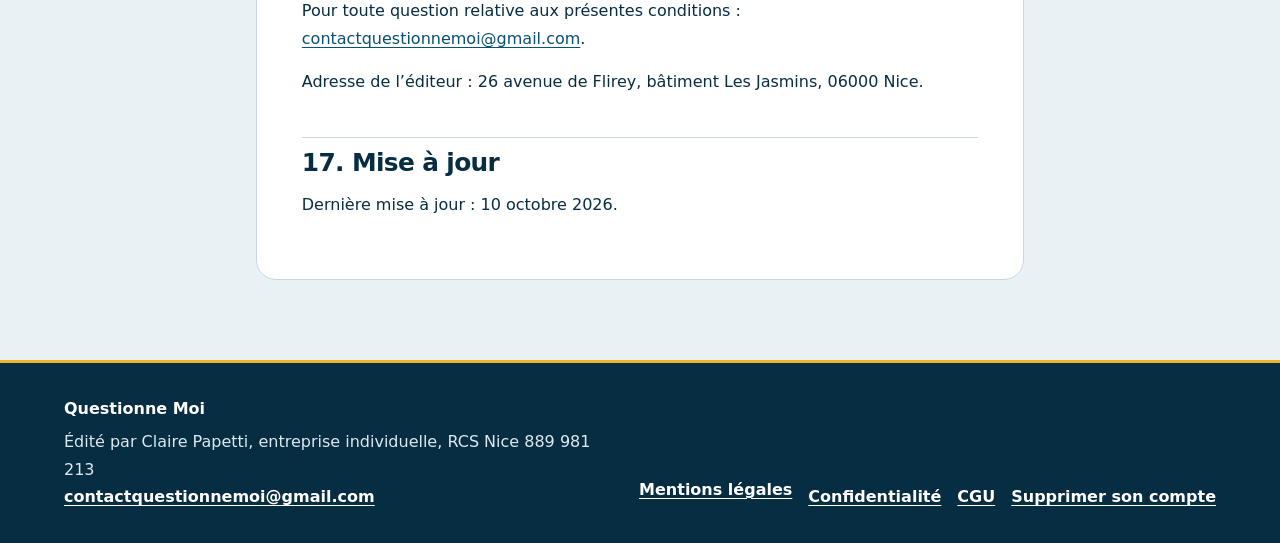
==== commit 109a84fe: "Update cgu.html" ====
--- a/cgu.html
+++ b/cgu.html
@@ -361,8 +361,10 @@
                                             <h2>1. Éditeur et objet du service</h2>
                                             <p>Questionne Moi est édité par <strong>Claire Papetti, entreprise individuelle</strong>, nom commercial Questionne Moi, RCS Nice 889 981 213.</p>
                                             <p>L’application permet à l’utilisateur de photographier des notes ou documents de cours afin d’en extraire le texte et de générer différents supports de révision : QCM, questions ouvertes et cas pratiques dont les réponses écrites sont corrigées automatiquement, textes à trous, cartes de révision en répétition espacée et version audio découpée en chapitres.</p>
-                                            <h2>2. Gratuité actuelle</h2>
+                                            <h2>2. Gratuité actuelle et crédits quotidiens</h2>
                                             <p>Le service est actuellement proposé gratuitement. Si certaines fonctions devenaient payantes à l’avenir, les utilisateurs en seraient informés avant toute souscription et des conditions adaptées seraient présentées.</p>
+                                            <p>Les fonctions qui font appel à l’intelligence artificielle (lecture des photos, préparation des exercices, correction des réponses écrites) utilisent des <strong>crédits</strong>. Chaque compte en reçoit un nombre fixe par jour, actuellement <strong>60</strong>. Le coût de chaque fonction et les crédits restants sont affichés dans l’application. La correction des réponses écrites est comptée par série de questions. Réviser des exercices déjà préparés n’utilise aucun crédit.</p>
+                                            <p>Les crédits sont remis à leur niveau de départ chaque jour, ne se reportent pas d’un jour à l’autre, n’ont aucune valeur monétaire et ne peuvent être ni achetés, ni vendus, ni échangés, ni transférés à un autre compte. Les crédits d’une opération qui échoue sont rendus. Questionne Moi peut faire évoluer le nombre de crédits quotidiens et le coût de chaque fonction&nbsp;; l’application affiche toujours les valeurs en vigueur.</p>
                                             <h2>3. Âge minimum</h2>
                                             <p>L’utilisation de Questionne Moi est réservée aux personnes âgées d’au moins <strong>15 ans</strong>.</p>
                                             <p>La date de naissance est demandée uniquement pour vérifier cette condition. Elle n’est pas conservée ; seul le résultat de la vérification d’âge l’est.</p>
@@ -411,7 +413,7 @@
                                               <p>Pour toute question relative aux présentes conditions : <a href="mailto:contactquestionnemoi@gmail.com">contactquestionnemoi@gmail.com</a>.</p>
                                               <p>Adresse de l’éditeur : 26 avenue de Flirey, bâtiment Les Jasmins, 06000 Nice.</p>
                                               <h2>17. Mise à jour</h2>
-                                              <p>Dernière mise à jour : 6 octobre 2026.</p>
+                                              <p>Dernière mise à jour : 10 octobre 2026.</p>
                                             </article>
                                           </main>
                                           <footer class="site-footer">
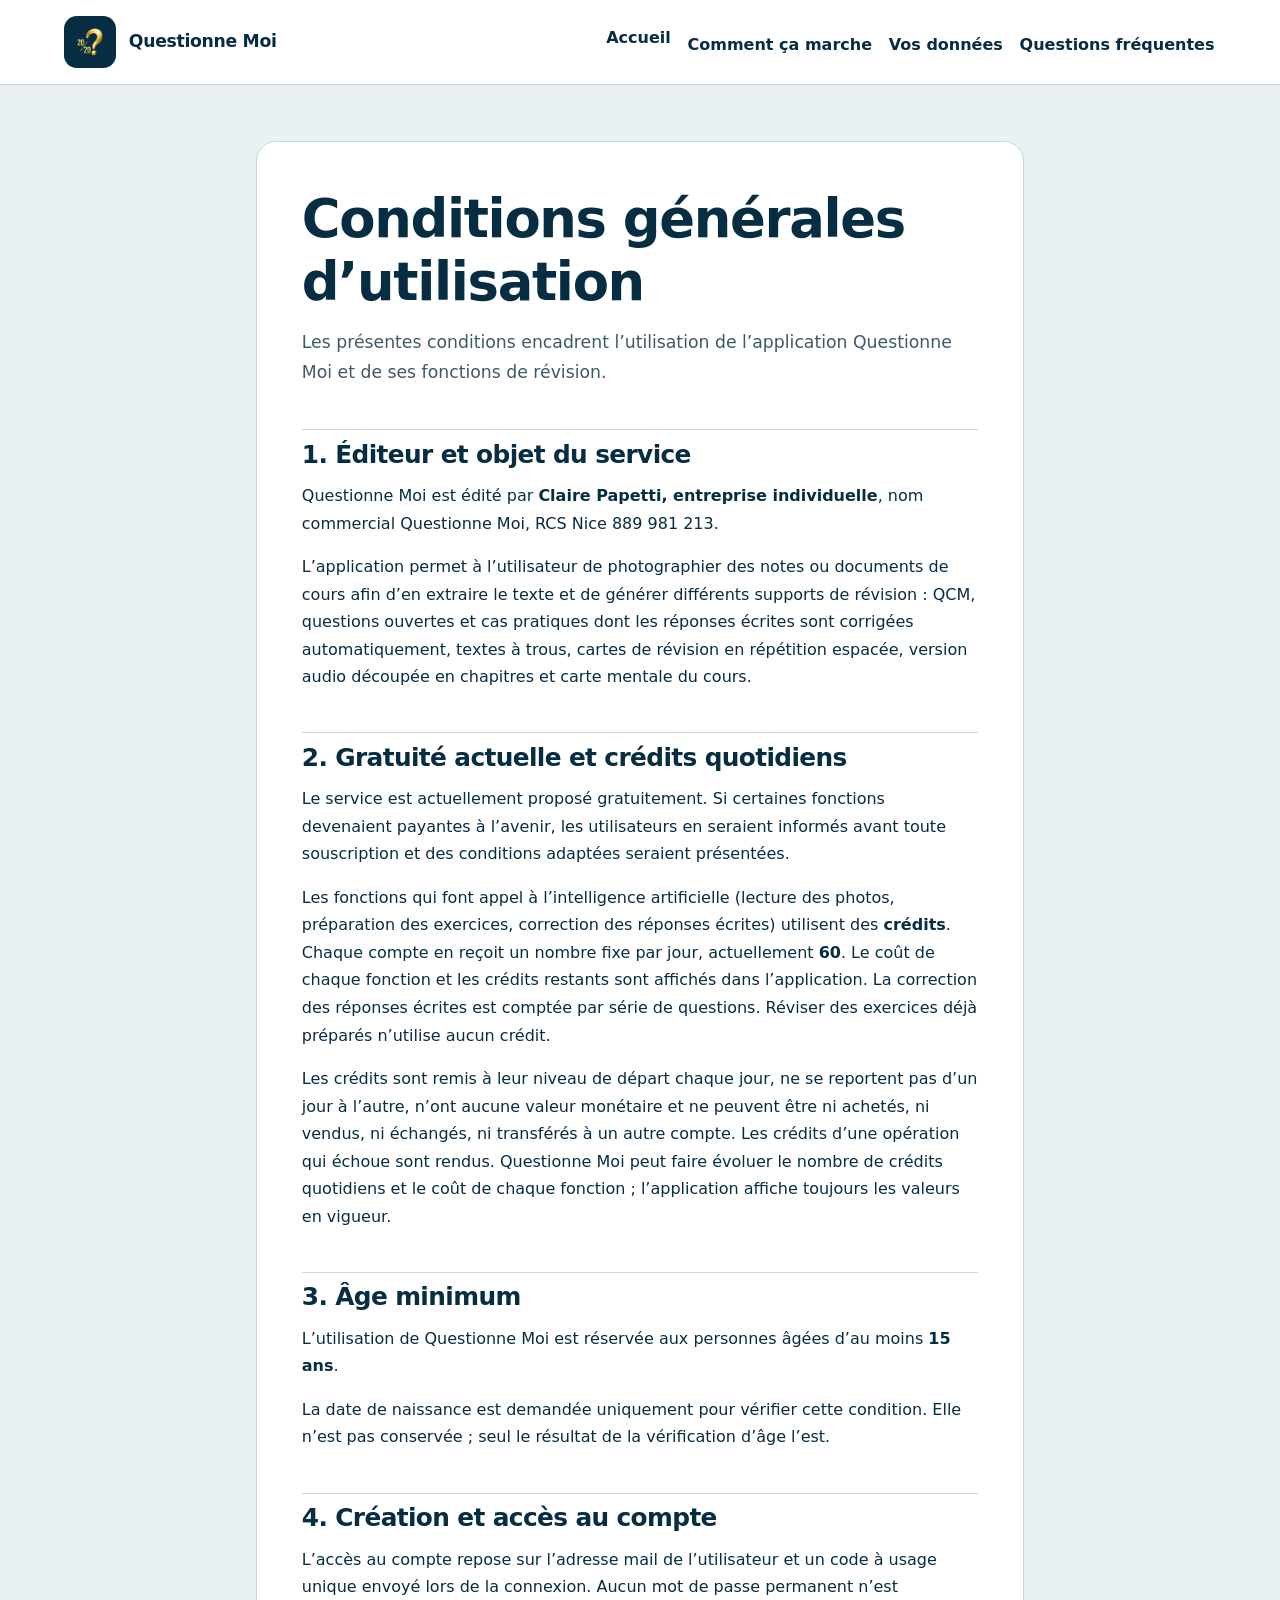
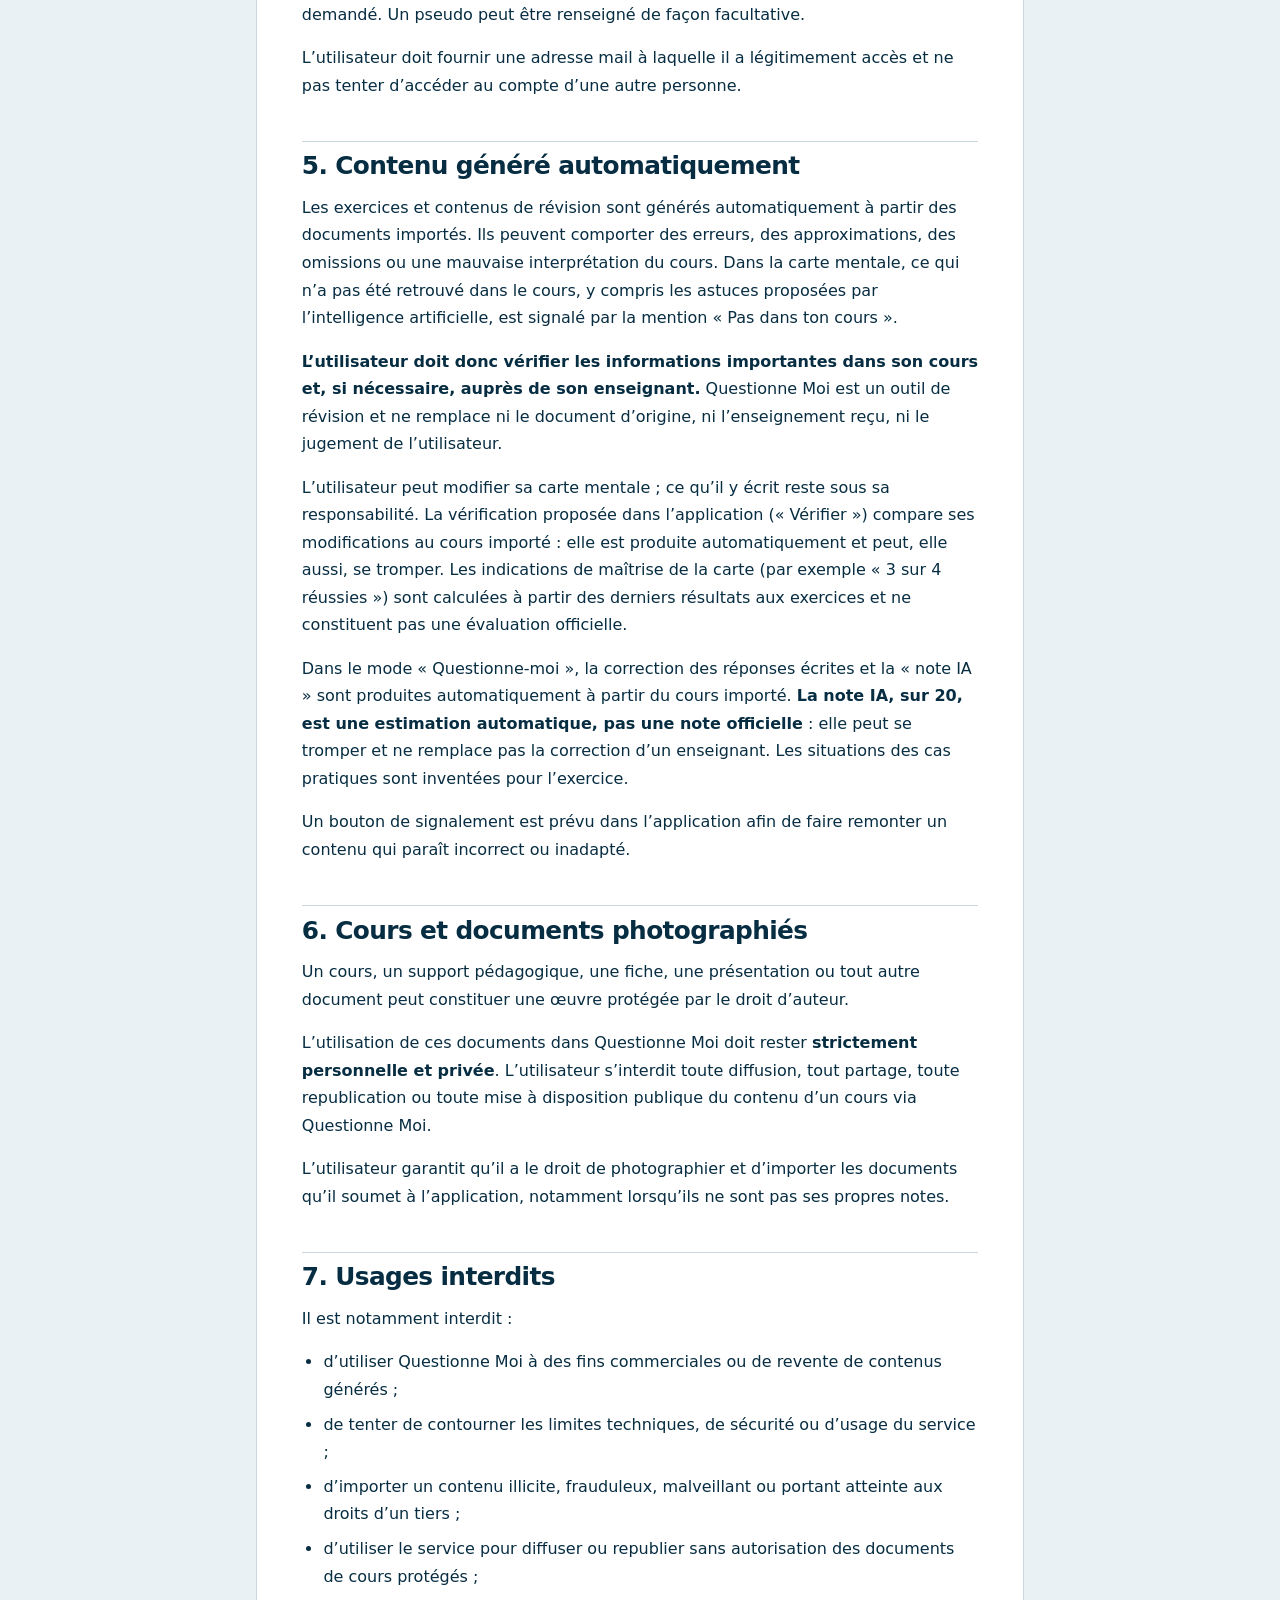
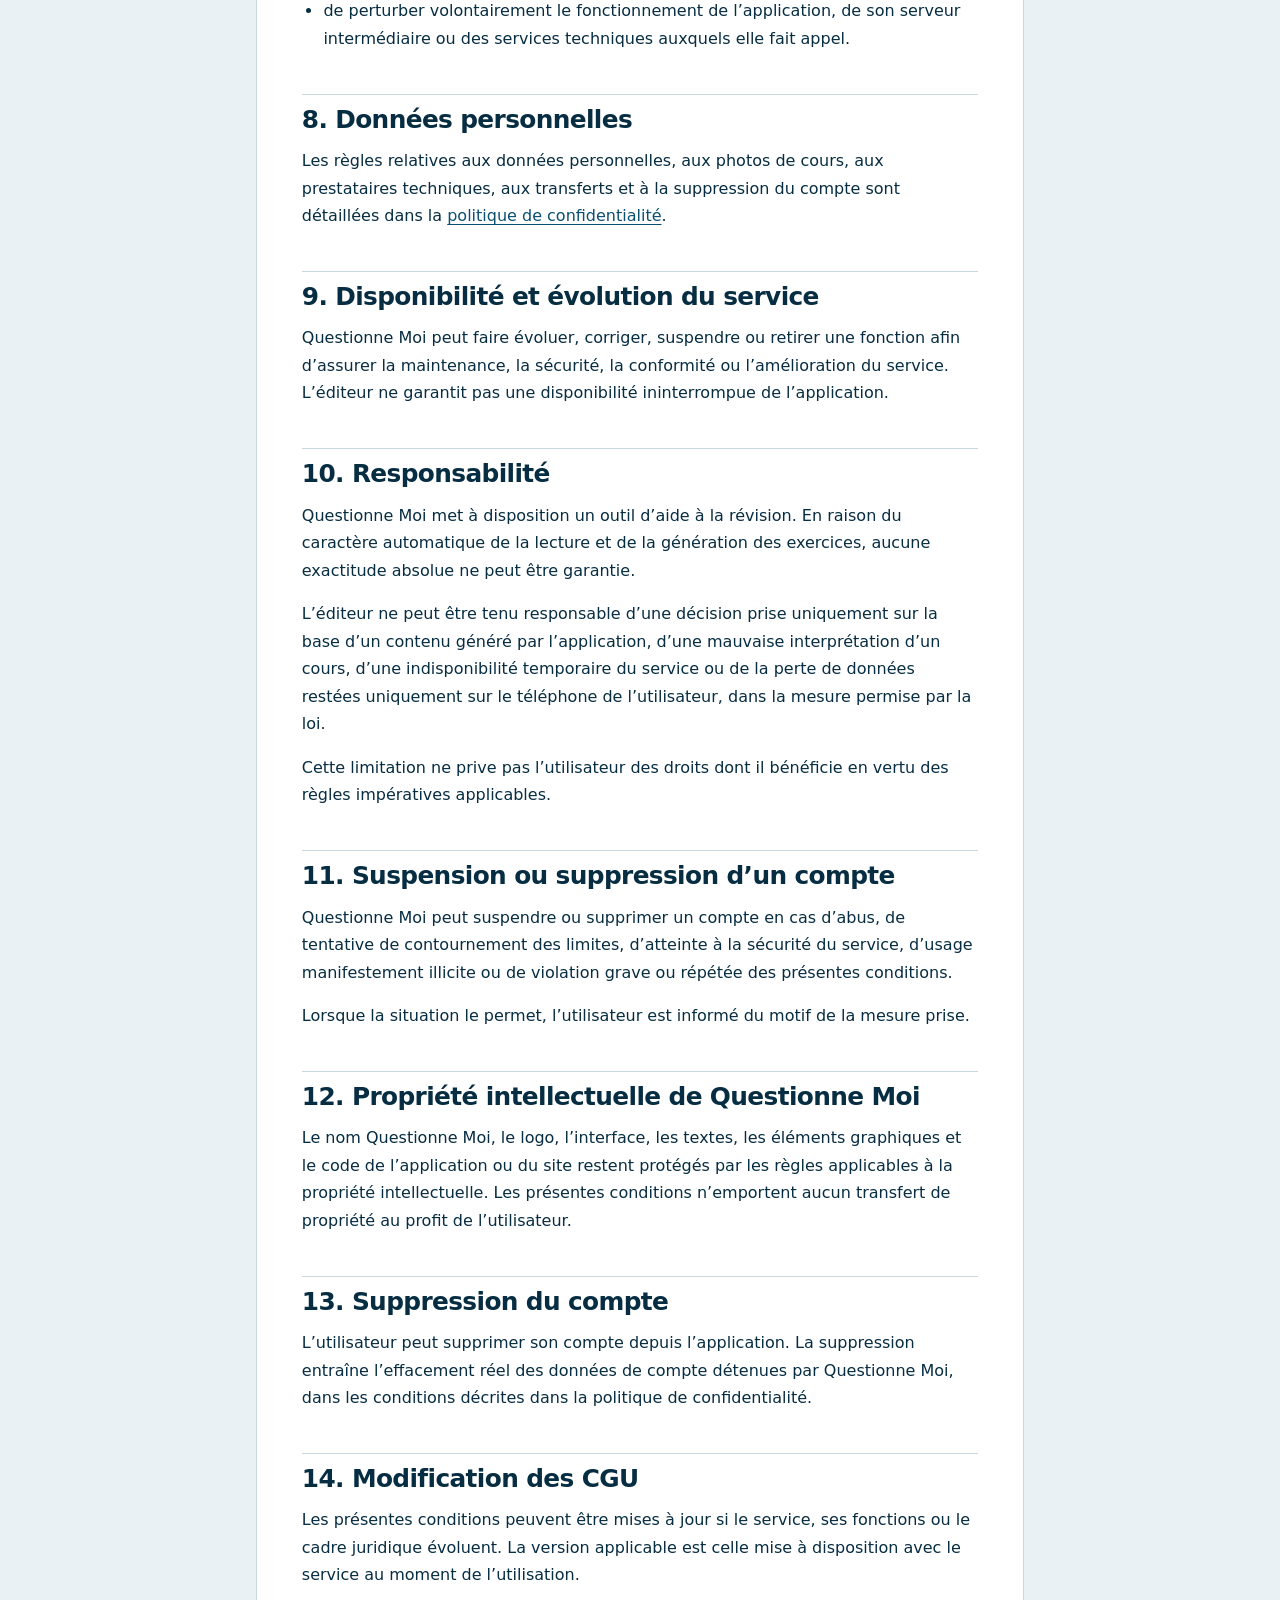
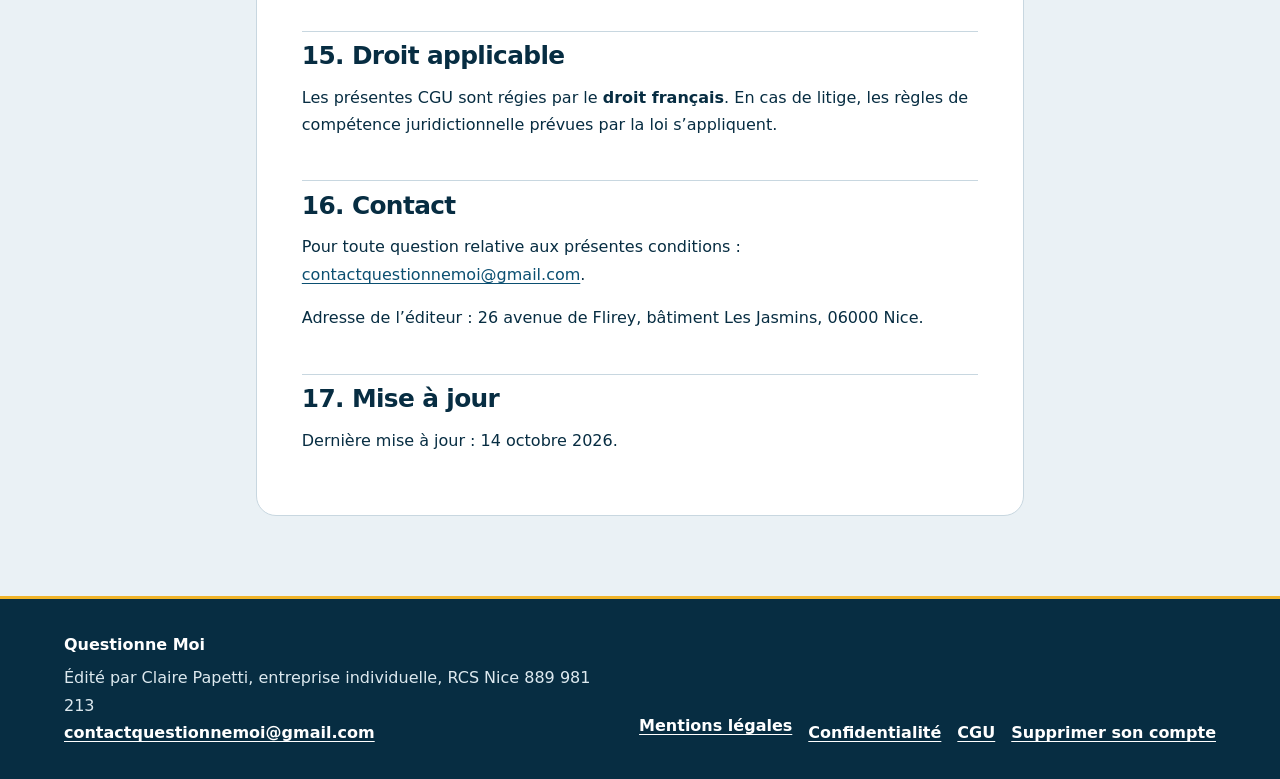
==== commit 46836271: "Update cgu.html" ====
--- a/cgu.html
+++ b/cgu.html
@@ -2,24 +2,24 @@
 <html lang="fr">
   <head>
     <meta charset="utf-8">
-      <meta name="viewport" content="width=device-width, initial-scale=1">
-        <meta name="theme-color" content="#072D42">
-          <meta name="robots" content="index,follow">
-            <title>Conditions générales d’utilisation | Questionne Moi</title>
-            <meta name="description" content="Règles d'utilisation de l'application Questionne Moi, dont la clause sur les cours photographiés.">
-              <link rel="canonical" href="https://www.questionnemoi.com/cgu.html">
-                <link rel="icon" href="assets/logo.png">
-                  <meta property="og:type" content="website">
-                    <meta property="og:site_name" content="Questionne Moi">
-                      <meta property="og:locale" content="fr_FR">
-                        <meta property="og:title" content="Conditions générales d’utilisation | Questionne Moi">
-                          <meta property="og:description" content="Règles d'utilisation de l'application Questionne Moi, dont la clause sur les cours photographiés.">
-                            <meta property="og:url" content="https://www.questionnemoi.com/cgu.html">
-                              <meta property="og:image" content="https://www.questionnemoi.com/assets/partage.png">
-                                <meta property="og:image:width" content="1200">
-                                  <meta property="og:image:height" content="630">
-                                    <meta name="twitter:card" content="summary_large_image">
-                                      <style>
+    <meta name="viewport" content="width=device-width, initial-scale=1">
+    <meta name="theme-color" content="#072D42">
+    <meta name="robots" content="index,follow">
+    <title>Conditions générales d’utilisation | Questionne Moi</title>
+    <meta name="description" content="Règles d'utilisation de l'application Questionne Moi, dont la clause sur les cours photographiés.">
+    <link rel="canonical" href="https://www.questionnemoi.com/cgu.html">
+    <link rel="icon" href="assets/logo.png">
+    <meta property="og:type" content="website">
+    <meta property="og:site_name" content="Questionne Moi">
+    <meta property="og:locale" content="fr_FR">
+    <meta property="og:title" content="Conditions générales d’utilisation | Questionne Moi">
+    <meta property="og:description" content="Règles d'utilisation de l'application Questionne Moi, dont la clause sur les cours photographiés.">
+    <meta property="og:url" content="https://www.questionnemoi.com/cgu.html">
+    <meta property="og:image" content="https://www.questionnemoi.com/assets/partage.png">
+    <meta property="og:image:width" content="1200">
+    <meta property="og:image:height" content="630">
+    <meta name="twitter:card" content="summary_large_image">
+    <style>
 
 :root {
   --ink: #072D42;
@@ -327,121 +327,122 @@
 }
 
   </style>
-                                    </head>
-                                    <body>
-                                      <a class="skip-link" href="#contenu">Aller au contenu</a>
-                                      <header class="site-header">
-                                        <div class="container header-inner">
-                                          <a class="brand" href="index.html" aria-label="Questionne Moi, accueil">
-                                            <img src="assets/logo.png" alt="Logo Questionne Moi, point d’interrogation doré sur fond bleu encre">
-                                              <span class="brand-name">Questionne Moi</span>
-                                            </a>
-                                            <nav class="site-nav" aria-label="Navigation principale">
-                                              <ul>
-                                                <li>
-                                                  <a href="index.html">Accueil</a>
-                                                </li>
-                                                <li>
-                                                  <a href="index.html#fonctionnement">Comment ça marche</a>
-                                                </li>
-                                                <li>
-                                                  <a href="index.html#donnees">Vos données</a>
-                                                </li>
-                                                <li>
-                                                  <a href="index.html#faq">Questions fréquentes</a>
-                                                </li>
-                                              </ul>
-                                            </nav>
-                                          </div>
-                                        </header>
-                                        <main id="contenu" class="legal-shell">
-                                          <article class="legal-document">
-                                            <h1>Conditions générales d’utilisation</h1>
-                                            <p class="lead">Les présentes conditions encadrent l’utilisation de l’application Questionne Moi et de ses fonctions de révision.</p>
-                                            <h2>1. Éditeur et objet du service</h2>
-                                            <p>Questionne Moi est édité par <strong>Claire Papetti, entreprise individuelle</strong>, nom commercial Questionne Moi, RCS Nice 889 981 213.</p>
-                                            <p>L’application permet à l’utilisateur de photographier des notes ou documents de cours afin d’en extraire le texte et de générer différents supports de révision : QCM, questions ouvertes et cas pratiques dont les réponses écrites sont corrigées automatiquement, textes à trous, cartes de révision en répétition espacée et version audio découpée en chapitres.</p>
-                                            <h2>2. Gratuité actuelle et crédits quotidiens</h2>
-                                            <p>Le service est actuellement proposé gratuitement. Si certaines fonctions devenaient payantes à l’avenir, les utilisateurs en seraient informés avant toute souscription et des conditions adaptées seraient présentées.</p>
-                                            <p>Les fonctions qui font appel à l’intelligence artificielle (lecture des photos, préparation des exercices, correction des réponses écrites) utilisent des <strong>crédits</strong>. Chaque compte en reçoit un nombre fixe par jour, actuellement <strong>60</strong>. Le coût de chaque fonction et les crédits restants sont affichés dans l’application. La correction des réponses écrites est comptée par série de questions. Réviser des exercices déjà préparés n’utilise aucun crédit.</p>
-                                            <p>Les crédits sont remis à leur niveau de départ chaque jour, ne se reportent pas d’un jour à l’autre, n’ont aucune valeur monétaire et ne peuvent être ni achetés, ni vendus, ni échangés, ni transférés à un autre compte. Les crédits d’une opération qui échoue sont rendus. Questionne Moi peut faire évoluer le nombre de crédits quotidiens et le coût de chaque fonction&nbsp;; l’application affiche toujours les valeurs en vigueur.</p>
-                                            <h2>3. Âge minimum</h2>
-                                            <p>L’utilisation de Questionne Moi est réservée aux personnes âgées d’au moins <strong>15 ans</strong>.</p>
-                                            <p>La date de naissance est demandée uniquement pour vérifier cette condition. Elle n’est pas conservée ; seul le résultat de la vérification d’âge l’est.</p>
-                                            <h2>4. Création et accès au compte</h2>
-                                            <p>L’accès au compte repose sur l’adresse mail de l’utilisateur et un code à usage unique envoyé lors de la connexion. Aucun mot de passe permanent n’est demandé. Un pseudo peut être renseigné de façon facultative.</p>
-                                            <p>L’utilisateur doit fournir une adresse mail à laquelle il a légitimement accès et ne pas tenter d’accéder au compte d’une autre personne.</p>
-                                            <h2>5. Contenu généré automatiquement</h2>
-                                            <p>Les exercices et contenus de révision sont générés automatiquement à partir des documents importés. Ils peuvent comporter des erreurs, des approximations, des omissions ou une mauvaise interprétation du cours.</p>
-                                            <p>
-                                              <strong>L’utilisateur doit donc vérifier les informations importantes dans son cours et, si nécessaire, auprès de son enseignant.</strong> Questionne Moi est un outil de révision et ne remplace ni le document d’origine, ni l’enseignement reçu, ni le jugement de l’utilisateur.</p>
-                                              <p>Dans le mode « Questionne-moi », la correction des réponses écrites et la « note IA » sont produites automatiquement à partir du cours importé. <strong>La note IA, sur 20, est une estimation automatique, pas une note officielle</strong> : elle peut se tromper et ne remplace pas la correction d’un enseignant. Les situations des cas pratiques sont inventées pour l’exercice.</p>
-                                              <p>Un bouton de signalement est prévu dans l’application afin de faire remonter un contenu qui paraît incorrect ou inadapté.</p>
-                                              <h2>6. Cours et documents photographiés</h2>
-                                              <p>Un cours, un support pédagogique, une fiche, une présentation ou tout autre document peut constituer une œuvre protégée par le droit d’auteur.</p>
-                                              <p>L’utilisation de ces documents dans Questionne Moi doit rester <strong>strictement personnelle et privée</strong>. L’utilisateur s’interdit toute diffusion, tout partage, toute republication ou toute mise à disposition publique du contenu d’un cours via Questionne Moi.</p>
-                                              <p>L’utilisateur garantit qu’il a le droit de photographier et d’importer les documents qu’il soumet à l’application, notamment lorsqu’ils ne sont pas ses propres notes.</p>
-                                              <h2>7. Usages interdits</h2>
-                                              <p>Il est notamment interdit :</p>
-                                              <ul>
-                                                <li>d’utiliser Questionne Moi à des fins commerciales ou de revente de contenus générés ;</li>
-                                                <li>de tenter de contourner les limites techniques, de sécurité ou d’usage du service ;</li>
-                                                <li>d’importer un contenu illicite, frauduleux, malveillant ou portant atteinte aux droits d’un tiers ;</li>
-                                                <li>d’utiliser le service pour diffuser ou republier sans autorisation des documents de cours protégés ;</li>
-                                                <li>de perturber volontairement le fonctionnement de l’application, de son serveur intermédiaire ou des services techniques auxquels elle fait appel.</li>
-                                              </ul>
-                                              <h2>8. Données personnelles</h2>
-                                              <p>Les règles relatives aux données personnelles, aux photos de cours, aux prestataires techniques, aux transferts et à la suppression du compte sont détaillées dans la <a href="confidentialite.html">politique de confidentialité</a>.</p>
-                                              <h2>9. Disponibilité et évolution du service</h2>
-                                              <p>Questionne Moi peut faire évoluer, corriger, suspendre ou retirer une fonction afin d’assurer la maintenance, la sécurité, la conformité ou l’amélioration du service. L’éditeur ne garantit pas une disponibilité ininterrompue de l’application.</p>
-                                              <h2>10. Responsabilité</h2>
-                                              <p>Questionne Moi met à disposition un outil d’aide à la révision. En raison du caractère automatique de la lecture et de la génération des exercices, aucune exactitude absolue ne peut être garantie.</p>
-                                              <p>L’éditeur ne peut être tenu responsable d’une décision prise uniquement sur la base d’un contenu généré par l’application, d’une mauvaise interprétation d’un cours, d’une indisponibilité temporaire du service ou de la perte de données restées uniquement sur le téléphone de l’utilisateur, dans la mesure permise par la loi.</p>
-                                              <p>Cette limitation ne prive pas l’utilisateur des droits dont il bénéficie en vertu des règles impératives applicables.</p>
-                                              <h2>11. Suspension ou suppression d’un compte</h2>
-                                              <p>Questionne Moi peut suspendre ou supprimer un compte en cas d’abus, de tentative de contournement des limites, d’atteinte à la sécurité du service, d’usage manifestement illicite ou de violation grave ou répétée des présentes conditions.</p>
-                                              <p>Lorsque la situation le permet, l’utilisateur est informé du motif de la mesure prise.</p>
-                                              <h2>12. Propriété intellectuelle de Questionne Moi</h2>
-                                              <p>Le nom Questionne Moi, le logo, l’interface, les textes, les éléments graphiques et le code de l’application ou du site restent protégés par les règles applicables à la propriété intellectuelle. Les présentes conditions n’emportent aucun transfert de propriété au profit de l’utilisateur.</p>
-                                              <h2>13. Suppression du compte</h2>
-                                              <p>L’utilisateur peut supprimer son compte depuis l’application. La suppression entraîne l’effacement réel des données de compte détenues par Questionne Moi, dans les conditions décrites dans la politique de confidentialité.</p>
-                                              <h2>14. Modification des CGU</h2>
-                                              <p>Les présentes conditions peuvent être mises à jour si le service, ses fonctions ou le cadre juridique évoluent. La version applicable est celle mise à disposition avec le service au moment de l’utilisation.</p>
-                                              <h2>15. Droit applicable</h2>
-                                              <p>Les présentes CGU sont régies par le <strong>droit français</strong>. En cas de litige, les règles de compétence juridictionnelle prévues par la loi s’appliquent.</p>
-                                              <h2>16. Contact</h2>
-                                              <p>Pour toute question relative aux présentes conditions : <a href="mailto:contactquestionnemoi@gmail.com">contactquestionnemoi@gmail.com</a>.</p>
-                                              <p>Adresse de l’éditeur : 26 avenue de Flirey, bâtiment Les Jasmins, 06000 Nice.</p>
-                                              <h2>17. Mise à jour</h2>
-                                              <p>Dernière mise à jour : 10 octobre 2026.</p>
-                                            </article>
-                                          </main>
-                                          <footer class="site-footer">
-                                            <div class="container footer-inner">
-                                              <div>
-                                                <p class="footer-brand">Questionne Moi</p>
-                                                <p class="footer-meta">Édité par Claire Papetti, entreprise individuelle, RCS Nice 889 981 213</p>
-                                                <p class="footer-meta">
-                                                  <a href="mailto:contactquestionnemoi@gmail.com">contactquestionnemoi@gmail.com</a>
-                                                </p>
-                                              </div>
-                                              <nav aria-label="Liens juridiques">
-                                                <ul class="footer-links">
-                                                  <li>
-                                                    <a href="mentions-legales.html">Mentions légales</a>
-                                                  </li>
-                                                  <li>
-                                                    <a href="confidentialite.html">Confidentialité</a>
-                                                  </li>
-                                                  <li>
-                                                    <a href="cgu.html">CGU</a>
-                                                  </li>
-                                                  <li>
-                                                    <a href="suppression-compte.html">Supprimer son compte</a>
-                                                  </li>
-                                                </ul>
-                                              </nav>
-                                            </div>
-                                          </footer>
-                                        </body>
-                                      </html>
+  </head>
+  <body>
+    <a class="skip-link" href="#contenu">Aller au contenu</a>
+    <header class="site-header">
+      <div class="container header-inner">
+        <a class="brand" href="index.html" aria-label="Questionne Moi, accueil">
+          <img src="assets/logo.png" alt="Logo Questionne Moi, point d’interrogation doré sur fond bleu encre">
+          <span class="brand-name">Questionne Moi</span>
+        </a>
+        <nav class="site-nav" aria-label="Navigation principale">
+          <ul>
+            <li>
+              <a href="index.html">Accueil</a>
+            </li>
+            <li>
+              <a href="index.html#fonctionnement">Comment ça marche</a>
+            </li>
+            <li>
+              <a href="index.html#donnees">Vos données</a>
+            </li>
+            <li>
+              <a href="index.html#faq">Questions fréquentes</a>
+            </li>
+          </ul>
+        </nav>
+      </div>
+    </header>
+    <main id="contenu" class="legal-shell">
+      <article class="legal-document">
+        <h1>Conditions générales d’utilisation</h1>
+        <p class="lead">Les présentes conditions encadrent l’utilisation de l’application Questionne Moi et de ses fonctions de révision.</p>
+        <h2>1. Éditeur et objet du service</h2>
+        <p>Questionne Moi est édité par <strong>Claire Papetti, entreprise individuelle</strong>, nom commercial Questionne Moi, RCS Nice 889 981 213.</p>
+        <p>L’application permet à l’utilisateur de photographier des notes ou documents de cours afin d’en extraire le texte et de générer différents supports de révision : QCM, questions ouvertes et cas pratiques dont les réponses écrites sont corrigées automatiquement, textes à trous, cartes de révision en répétition espacée, version audio découpée en chapitres et carte mentale du cours.</p>
+        <h2>2. Gratuité actuelle et crédits quotidiens</h2>
+        <p>Le service est actuellement proposé gratuitement. Si certaines fonctions devenaient payantes à l’avenir, les utilisateurs en seraient informés avant toute souscription et des conditions adaptées seraient présentées.</p>
+        <p>Les fonctions qui font appel à l’intelligence artificielle (lecture des photos, préparation des exercices, correction des réponses écrites) utilisent des <strong>crédits</strong>. Chaque compte en reçoit un nombre fixe par jour, actuellement <strong>60</strong>. Le coût de chaque fonction et les crédits restants sont affichés dans l’application. La correction des réponses écrites est comptée par série de questions. Réviser des exercices déjà préparés n’utilise aucun crédit.</p>
+        <p>Les crédits sont remis à leur niveau de départ chaque jour, ne se reportent pas d’un jour à l’autre, n’ont aucune valeur monétaire et ne peuvent être ni achetés, ni vendus, ni échangés, ni transférés à un autre compte. Les crédits d’une opération qui échoue sont rendus. Questionne Moi peut faire évoluer le nombre de crédits quotidiens et le coût de chaque fonction&nbsp;; l’application affiche toujours les valeurs en vigueur.</p>
+        <h2>3. Âge minimum</h2>
+        <p>L’utilisation de Questionne Moi est réservée aux personnes âgées d’au moins <strong>15 ans</strong>.</p>
+        <p>La date de naissance est demandée uniquement pour vérifier cette condition. Elle n’est pas conservée ; seul le résultat de la vérification d’âge l’est.</p>
+        <h2>4. Création et accès au compte</h2>
+        <p>L’accès au compte repose sur l’adresse mail de l’utilisateur et un code à usage unique envoyé lors de la connexion. Aucun mot de passe permanent n’est demandé. Un pseudo peut être renseigné de façon facultative.</p>
+        <p>L’utilisateur doit fournir une adresse mail à laquelle il a légitimement accès et ne pas tenter d’accéder au compte d’une autre personne.</p>
+        <h2>5. Contenu généré automatiquement</h2>
+        <p>Les exercices et contenus de révision sont générés automatiquement à partir des documents importés. Ils peuvent comporter des erreurs, des approximations, des omissions ou une mauvaise interprétation du cours. Dans la carte mentale, ce qui n’a pas été retrouvé dans le cours, y compris les astuces proposées par l’intelligence artificielle, est signalé par la mention « Pas dans ton cours ».</p>
+        <p>
+          <strong>L’utilisateur doit donc vérifier les informations importantes dans son cours et, si nécessaire, auprès de son enseignant.</strong> Questionne Moi est un outil de révision et ne remplace ni le document d’origine, ni l’enseignement reçu, ni le jugement de l’utilisateur.</p>
+          <p>L’utilisateur peut modifier sa carte mentale ; ce qu’il y écrit reste sous sa responsabilité. La vérification proposée dans l’application (« Vérifier ») compare ses modifications au cours importé : elle est produite automatiquement et peut, elle aussi, se tromper. Les indications de maîtrise de la carte (par exemple « 3 sur 4 réussies ») sont calculées à partir des derniers résultats aux exercices et ne constituent pas une évaluation officielle.</p>
+          <p>Dans le mode « Questionne-moi », la correction des réponses écrites et la « note IA » sont produites automatiquement à partir du cours importé. <strong>La note IA, sur 20, est une estimation automatique, pas une note officielle</strong> : elle peut se tromper et ne remplace pas la correction d’un enseignant. Les situations des cas pratiques sont inventées pour l’exercice.</p>
+          <p>Un bouton de signalement est prévu dans l’application afin de faire remonter un contenu qui paraît incorrect ou inadapté.</p>
+          <h2>6. Cours et documents photographiés</h2>
+          <p>Un cours, un support pédagogique, une fiche, une présentation ou tout autre document peut constituer une œuvre protégée par le droit d’auteur.</p>
+          <p>L’utilisation de ces documents dans Questionne Moi doit rester <strong>strictement personnelle et privée</strong>. L’utilisateur s’interdit toute diffusion, tout partage, toute republication ou toute mise à disposition publique du contenu d’un cours via Questionne Moi.</p>
+          <p>L’utilisateur garantit qu’il a le droit de photographier et d’importer les documents qu’il soumet à l’application, notamment lorsqu’ils ne sont pas ses propres notes.</p>
+          <h2>7. Usages interdits</h2>
+          <p>Il est notamment interdit :</p>
+          <ul>
+            <li>d’utiliser Questionne Moi à des fins commerciales ou de revente de contenus générés ;</li>
+            <li>de tenter de contourner les limites techniques, de sécurité ou d’usage du service ;</li>
+            <li>d’importer un contenu illicite, frauduleux, malveillant ou portant atteinte aux droits d’un tiers ;</li>
+            <li>d’utiliser le service pour diffuser ou republier sans autorisation des documents de cours protégés ;</li>
+            <li>de perturber volontairement le fonctionnement de l’application, de son serveur intermédiaire ou des services techniques auxquels elle fait appel.</li>
+          </ul>
+          <h2>8. Données personnelles</h2>
+          <p>Les règles relatives aux données personnelles, aux photos de cours, aux prestataires techniques, aux transferts et à la suppression du compte sont détaillées dans la <a href="confidentialite.html">politique de confidentialité</a>.</p>
+          <h2>9. Disponibilité et évolution du service</h2>
+          <p>Questionne Moi peut faire évoluer, corriger, suspendre ou retirer une fonction afin d’assurer la maintenance, la sécurité, la conformité ou l’amélioration du service. L’éditeur ne garantit pas une disponibilité ininterrompue de l’application.</p>
+          <h2>10. Responsabilité</h2>
+          <p>Questionne Moi met à disposition un outil d’aide à la révision. En raison du caractère automatique de la lecture et de la génération des exercices, aucune exactitude absolue ne peut être garantie.</p>
+          <p>L’éditeur ne peut être tenu responsable d’une décision prise uniquement sur la base d’un contenu généré par l’application, d’une mauvaise interprétation d’un cours, d’une indisponibilité temporaire du service ou de la perte de données restées uniquement sur le téléphone de l’utilisateur, dans la mesure permise par la loi.</p>
+          <p>Cette limitation ne prive pas l’utilisateur des droits dont il bénéficie en vertu des règles impératives applicables.</p>
+          <h2>11. Suspension ou suppression d’un compte</h2>
+          <p>Questionne Moi peut suspendre ou supprimer un compte en cas d’abus, de tentative de contournement des limites, d’atteinte à la sécurité du service, d’usage manifestement illicite ou de violation grave ou répétée des présentes conditions.</p>
+          <p>Lorsque la situation le permet, l’utilisateur est informé du motif de la mesure prise.</p>
+          <h2>12. Propriété intellectuelle de Questionne Moi</h2>
+          <p>Le nom Questionne Moi, le logo, l’interface, les textes, les éléments graphiques et le code de l’application ou du site restent protégés par les règles applicables à la propriété intellectuelle. Les présentes conditions n’emportent aucun transfert de propriété au profit de l’utilisateur.</p>
+          <h2>13. Suppression du compte</h2>
+          <p>L’utilisateur peut supprimer son compte depuis l’application. La suppression entraîne l’effacement réel des données de compte détenues par Questionne Moi, dans les conditions décrites dans la politique de confidentialité.</p>
+          <h2>14. Modification des CGU</h2>
+          <p>Les présentes conditions peuvent être mises à jour si le service, ses fonctions ou le cadre juridique évoluent. La version applicable est celle mise à disposition avec le service au moment de l’utilisation.</p>
+          <h2>15. Droit applicable</h2>
+          <p>Les présentes CGU sont régies par le <strong>droit français</strong>. En cas de litige, les règles de compétence juridictionnelle prévues par la loi s’appliquent.</p>
+          <h2>16. Contact</h2>
+          <p>Pour toute question relative aux présentes conditions : <a href="mailto:contactquestionnemoi@gmail.com">contactquestionnemoi@gmail.com</a>.</p>
+          <p>Adresse de l’éditeur : 26 avenue de Flirey, bâtiment Les Jasmins, 06000 Nice.</p>
+          <h2>17. Mise à jour</h2>
+          <p>Dernière mise à jour : 14 octobre 2026.</p>
+        </article>
+      </main>
+      <footer class="site-footer">
+        <div class="container footer-inner">
+          <div>
+            <p class="footer-brand">Questionne Moi</p>
+            <p class="footer-meta">Édité par Claire Papetti, entreprise individuelle, RCS Nice 889 981 213</p>
+            <p class="footer-meta">
+              <a href="mailto:contactquestionnemoi@gmail.com">contactquestionnemoi@gmail.com</a>
+            </p>
+          </div>
+          <nav aria-label="Liens juridiques">
+            <ul class="footer-links">
+              <li>
+                <a href="mentions-legales.html">Mentions légales</a>
+              </li>
+              <li>
+                <a href="confidentialite.html">Confidentialité</a>
+              </li>
+              <li>
+                <a href="cgu.html">CGU</a>
+              </li>
+              <li>
+                <a href="suppression-compte.html">Supprimer son compte</a>
+              </li>
+            </ul>
+          </nav>
+        </div>
+      </footer>
+    </body>
+  </html>
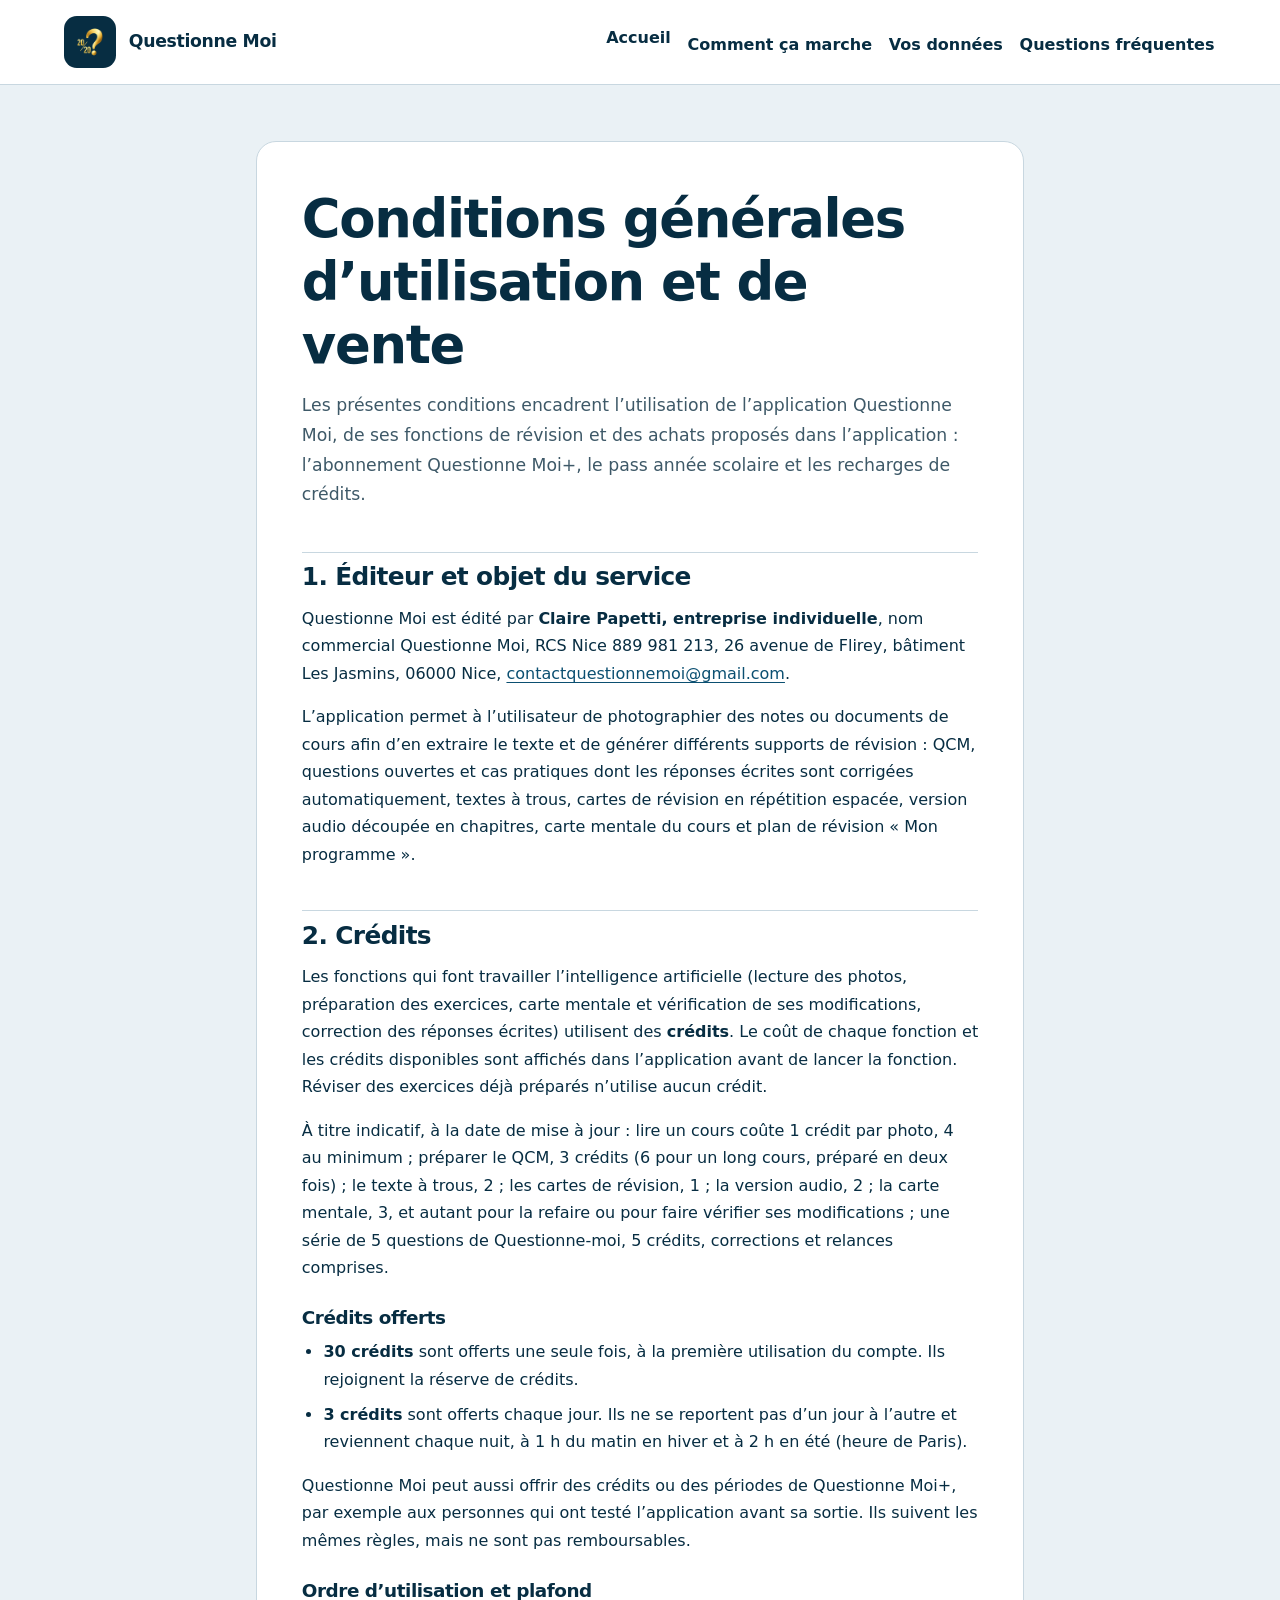
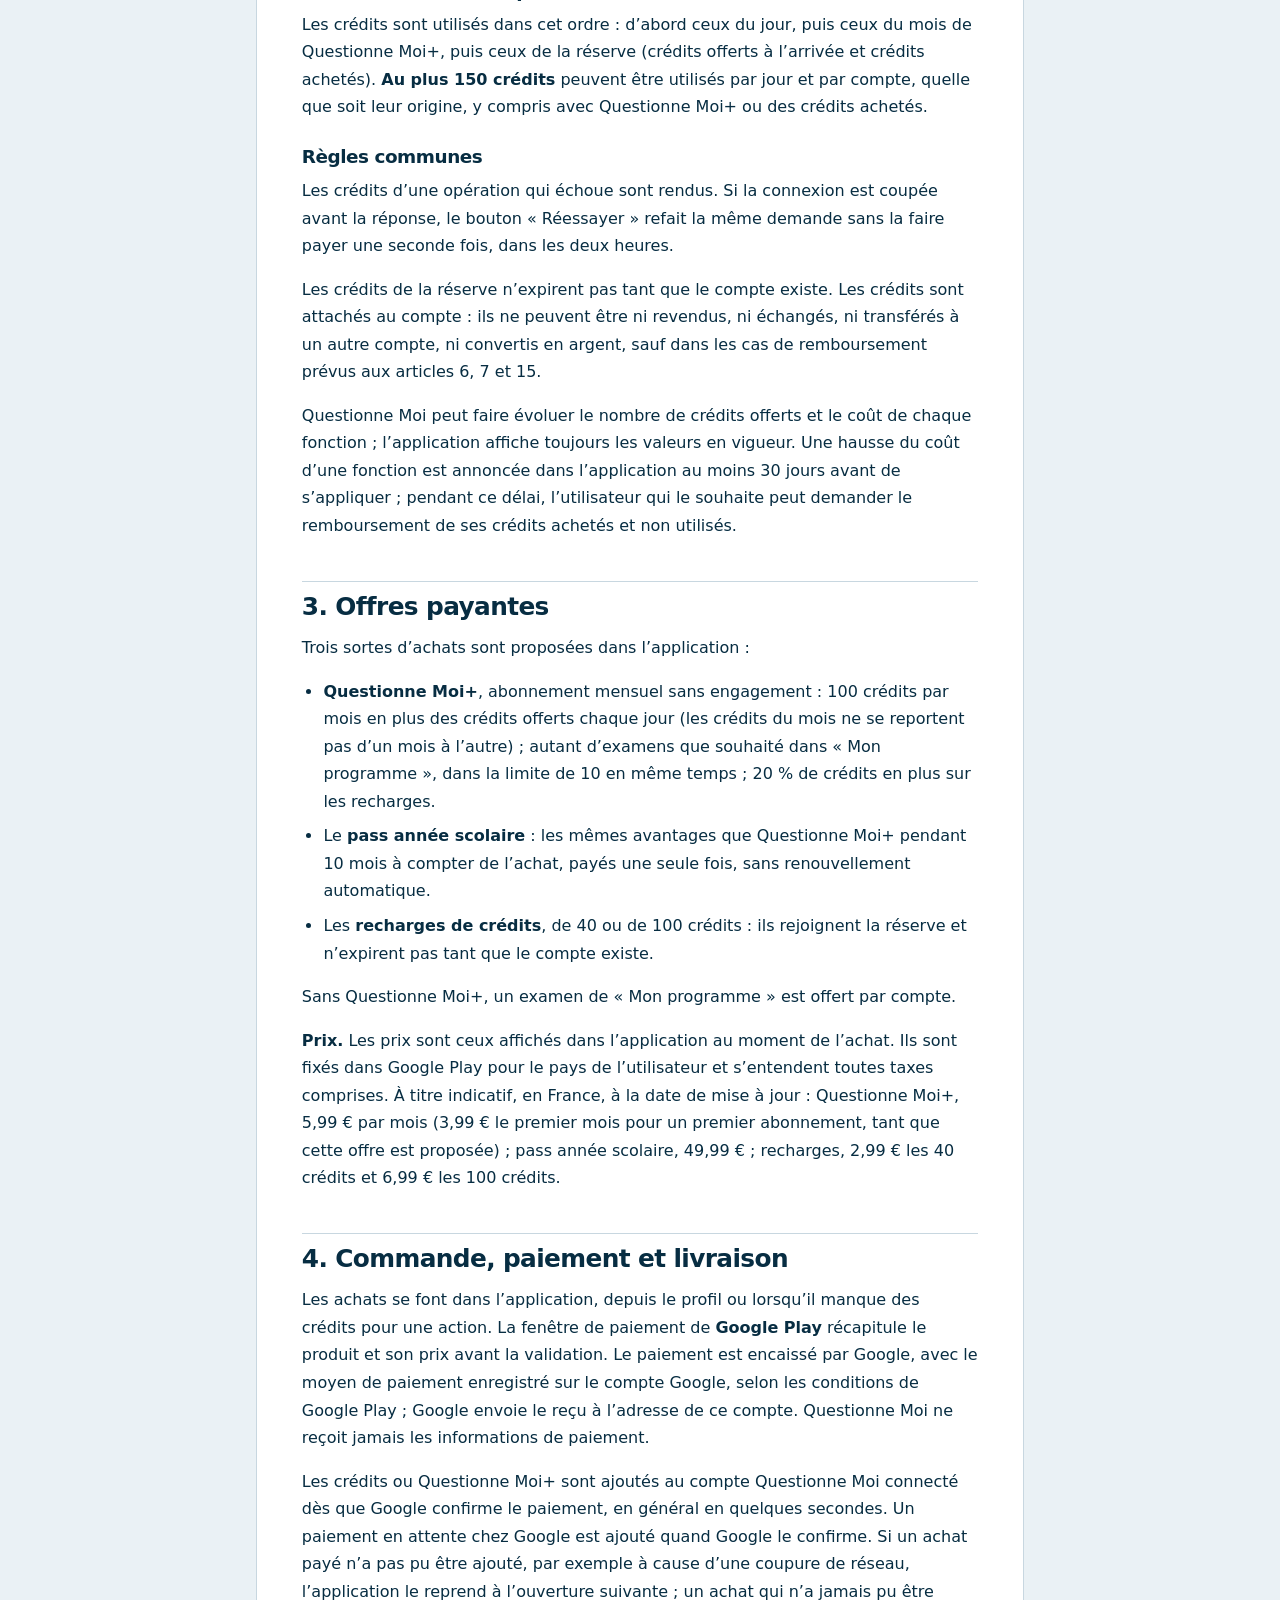
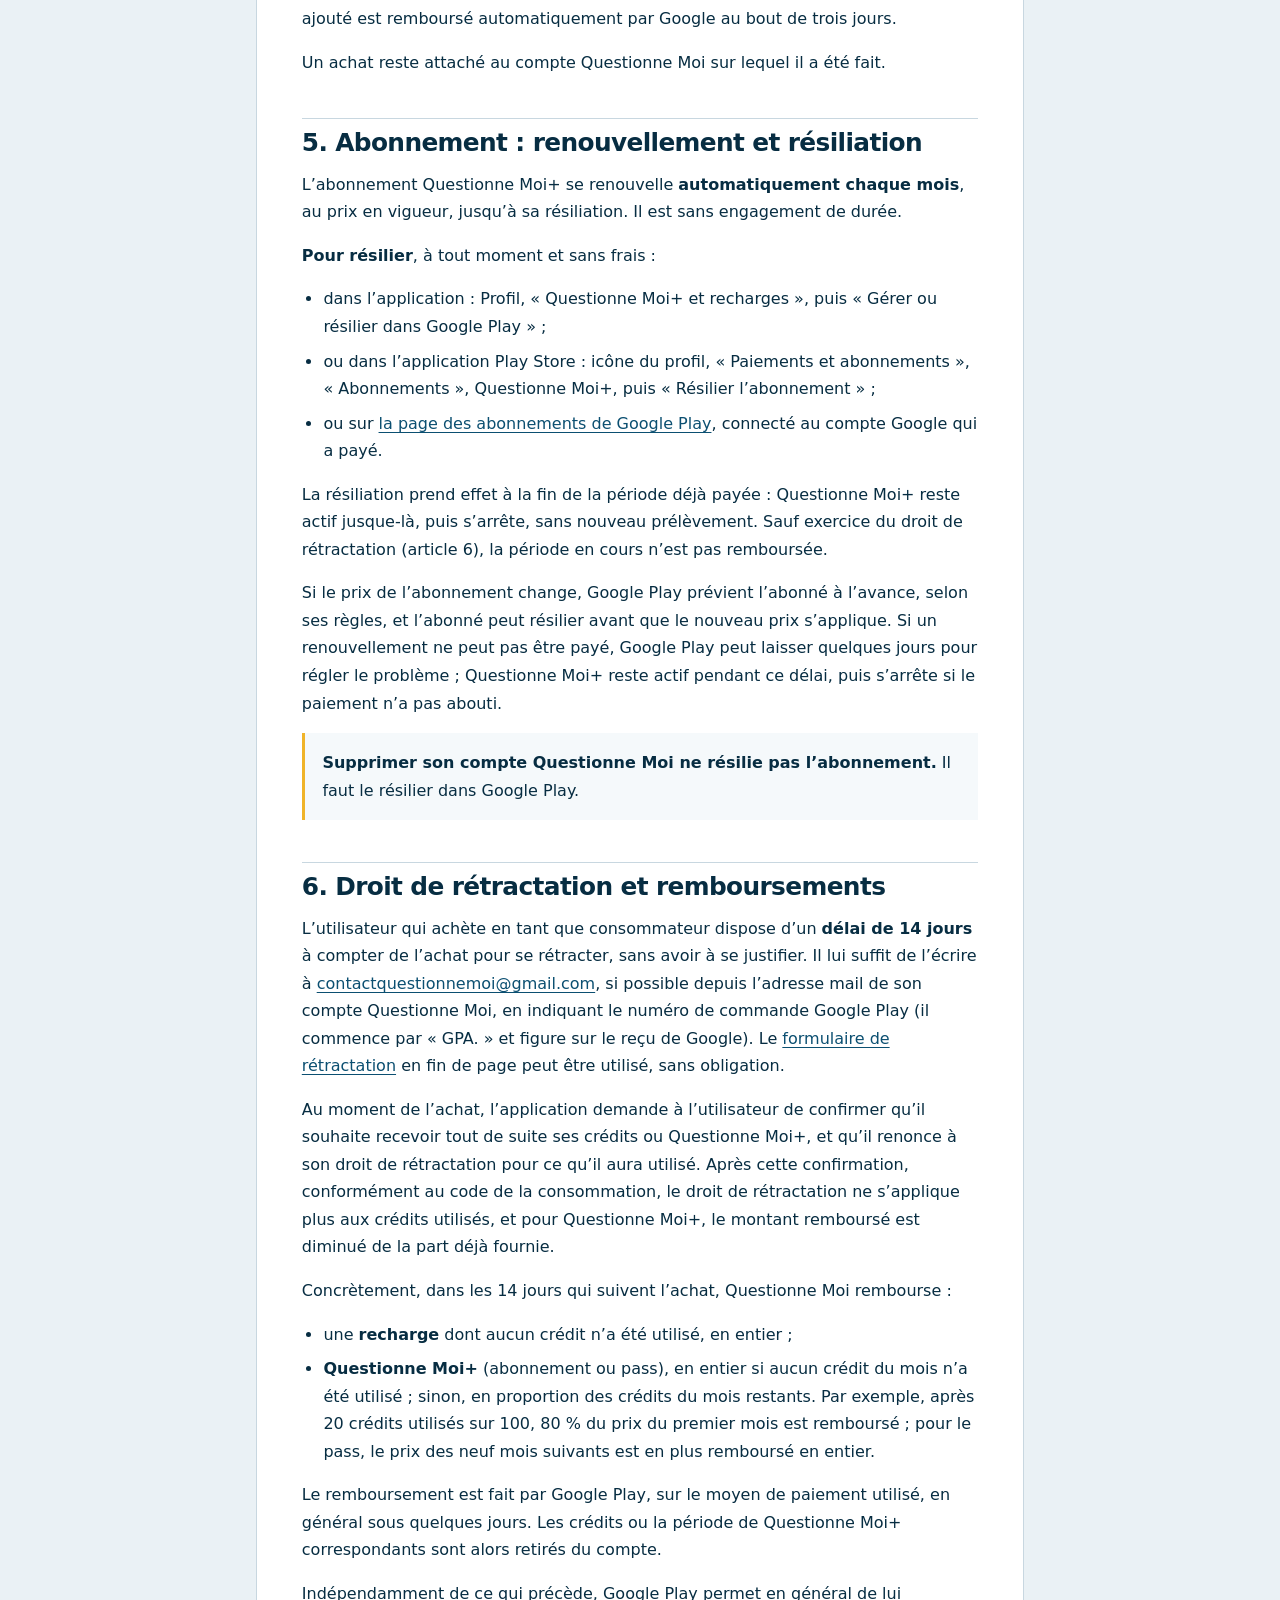
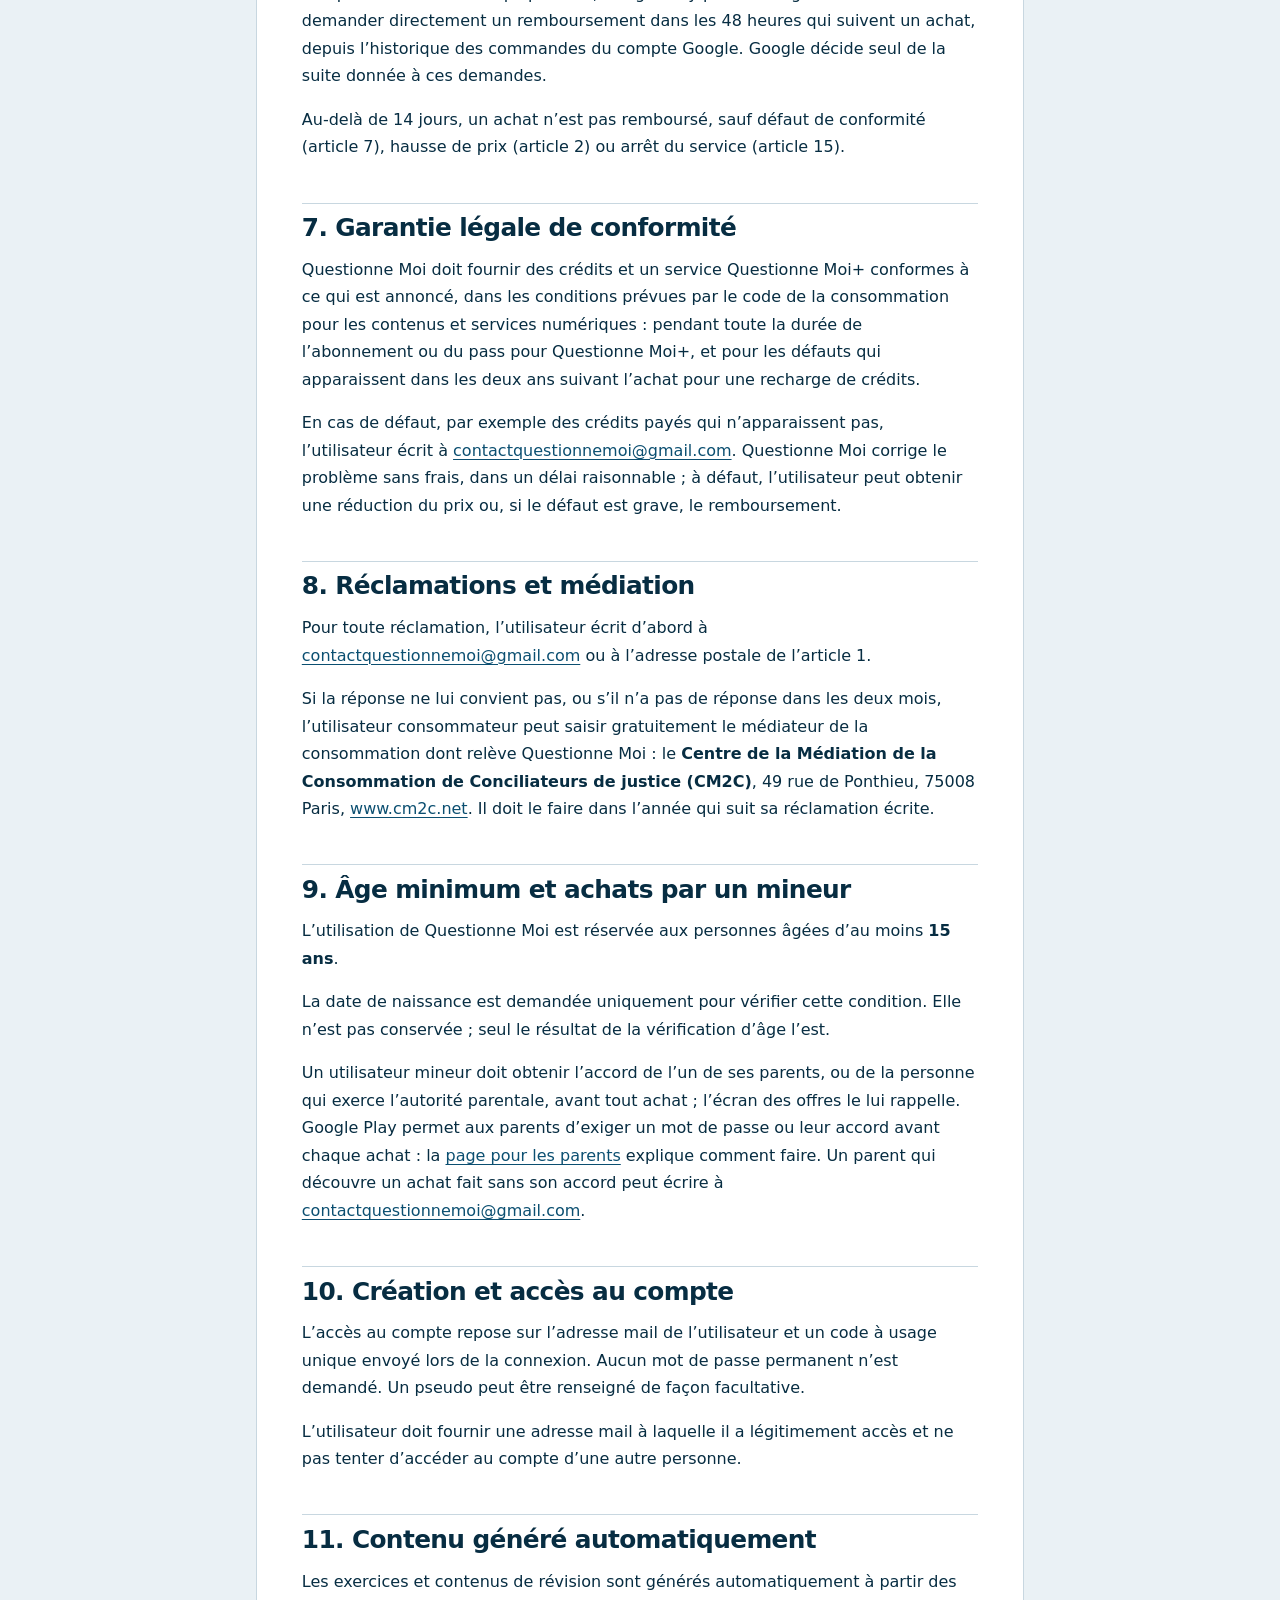
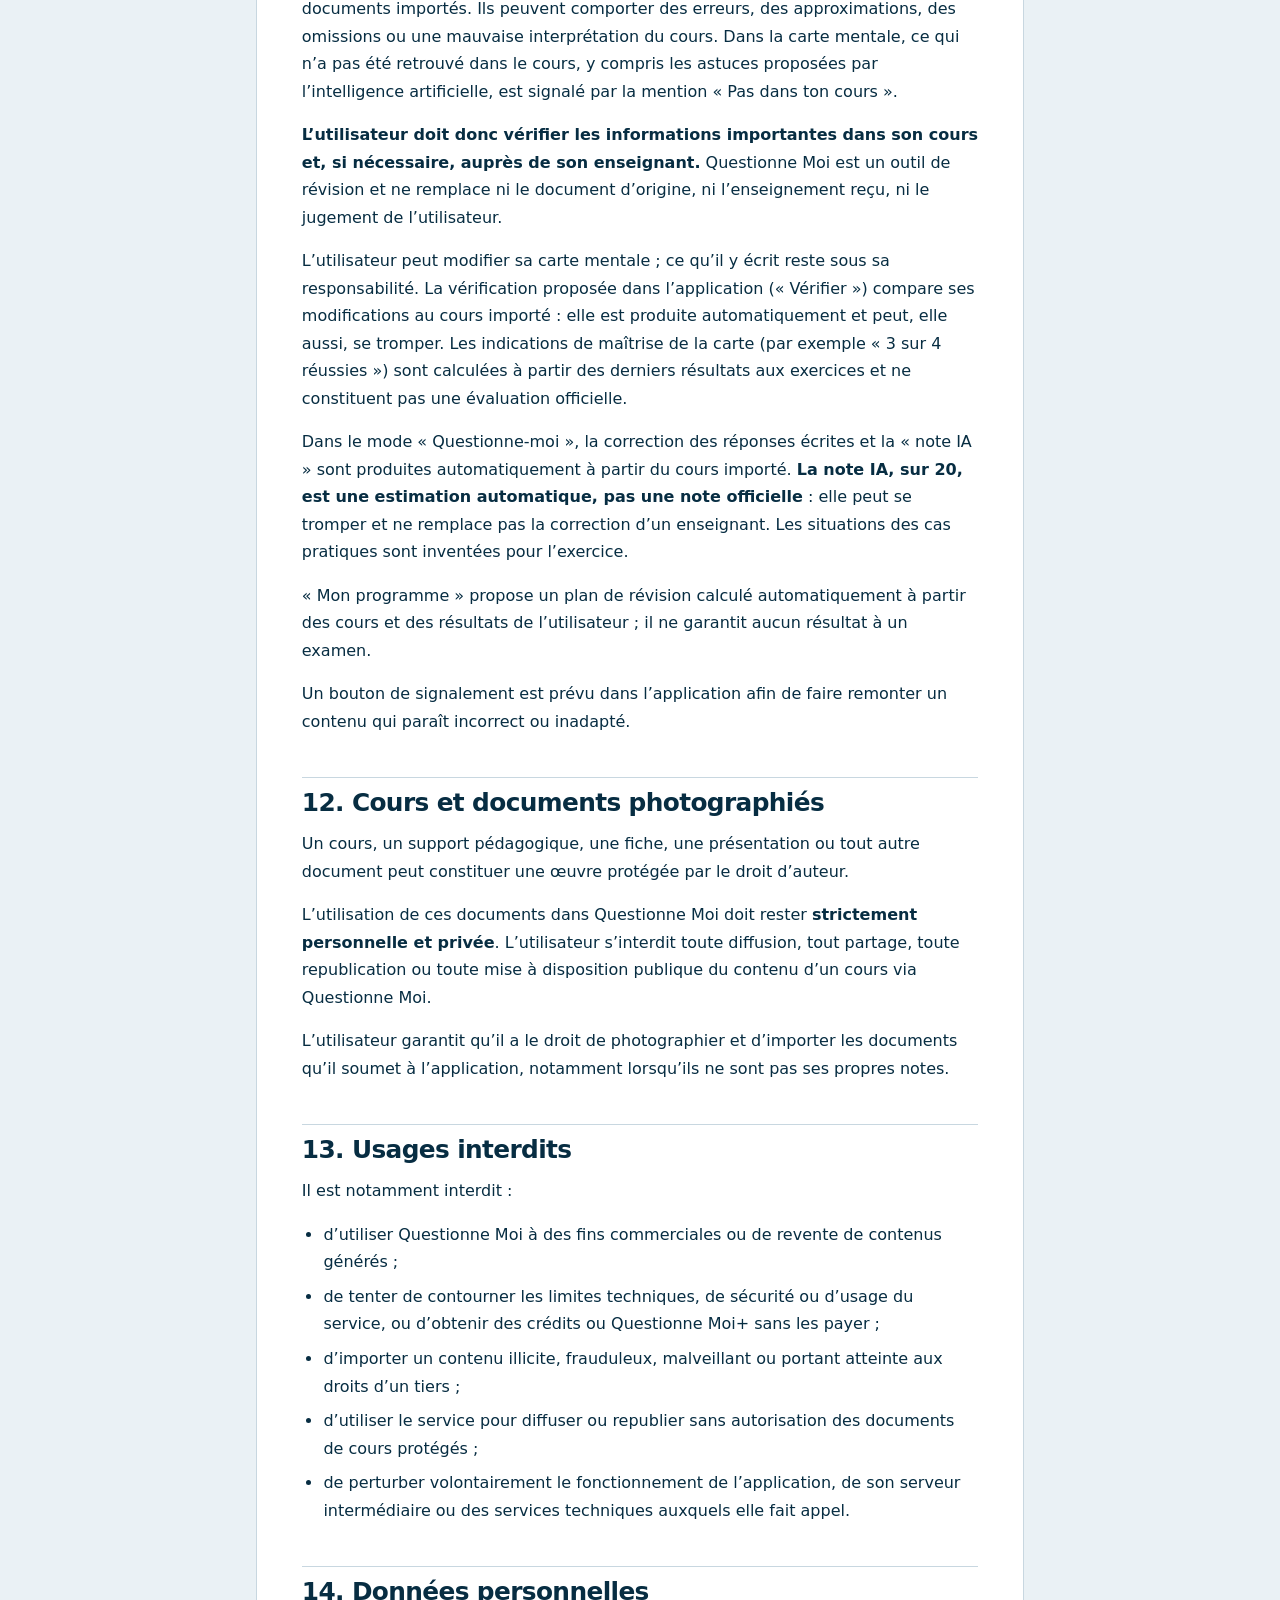
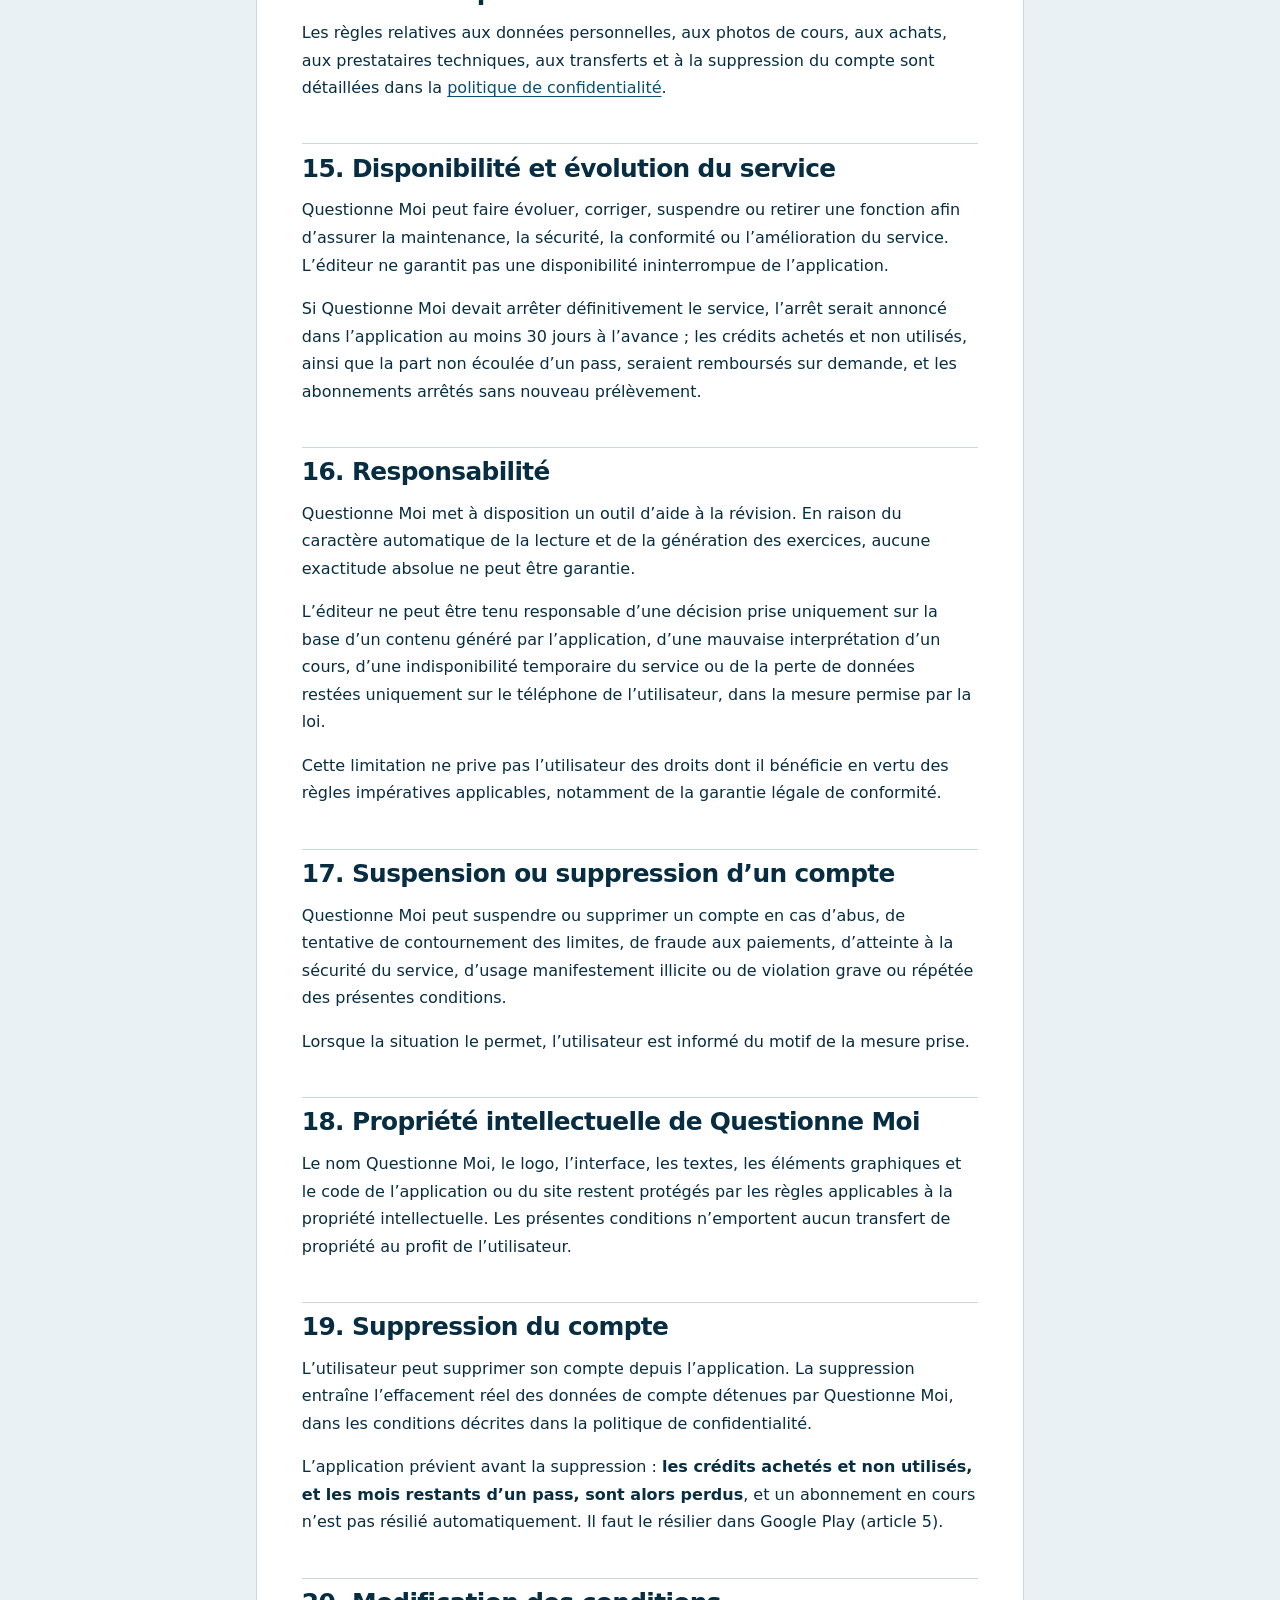
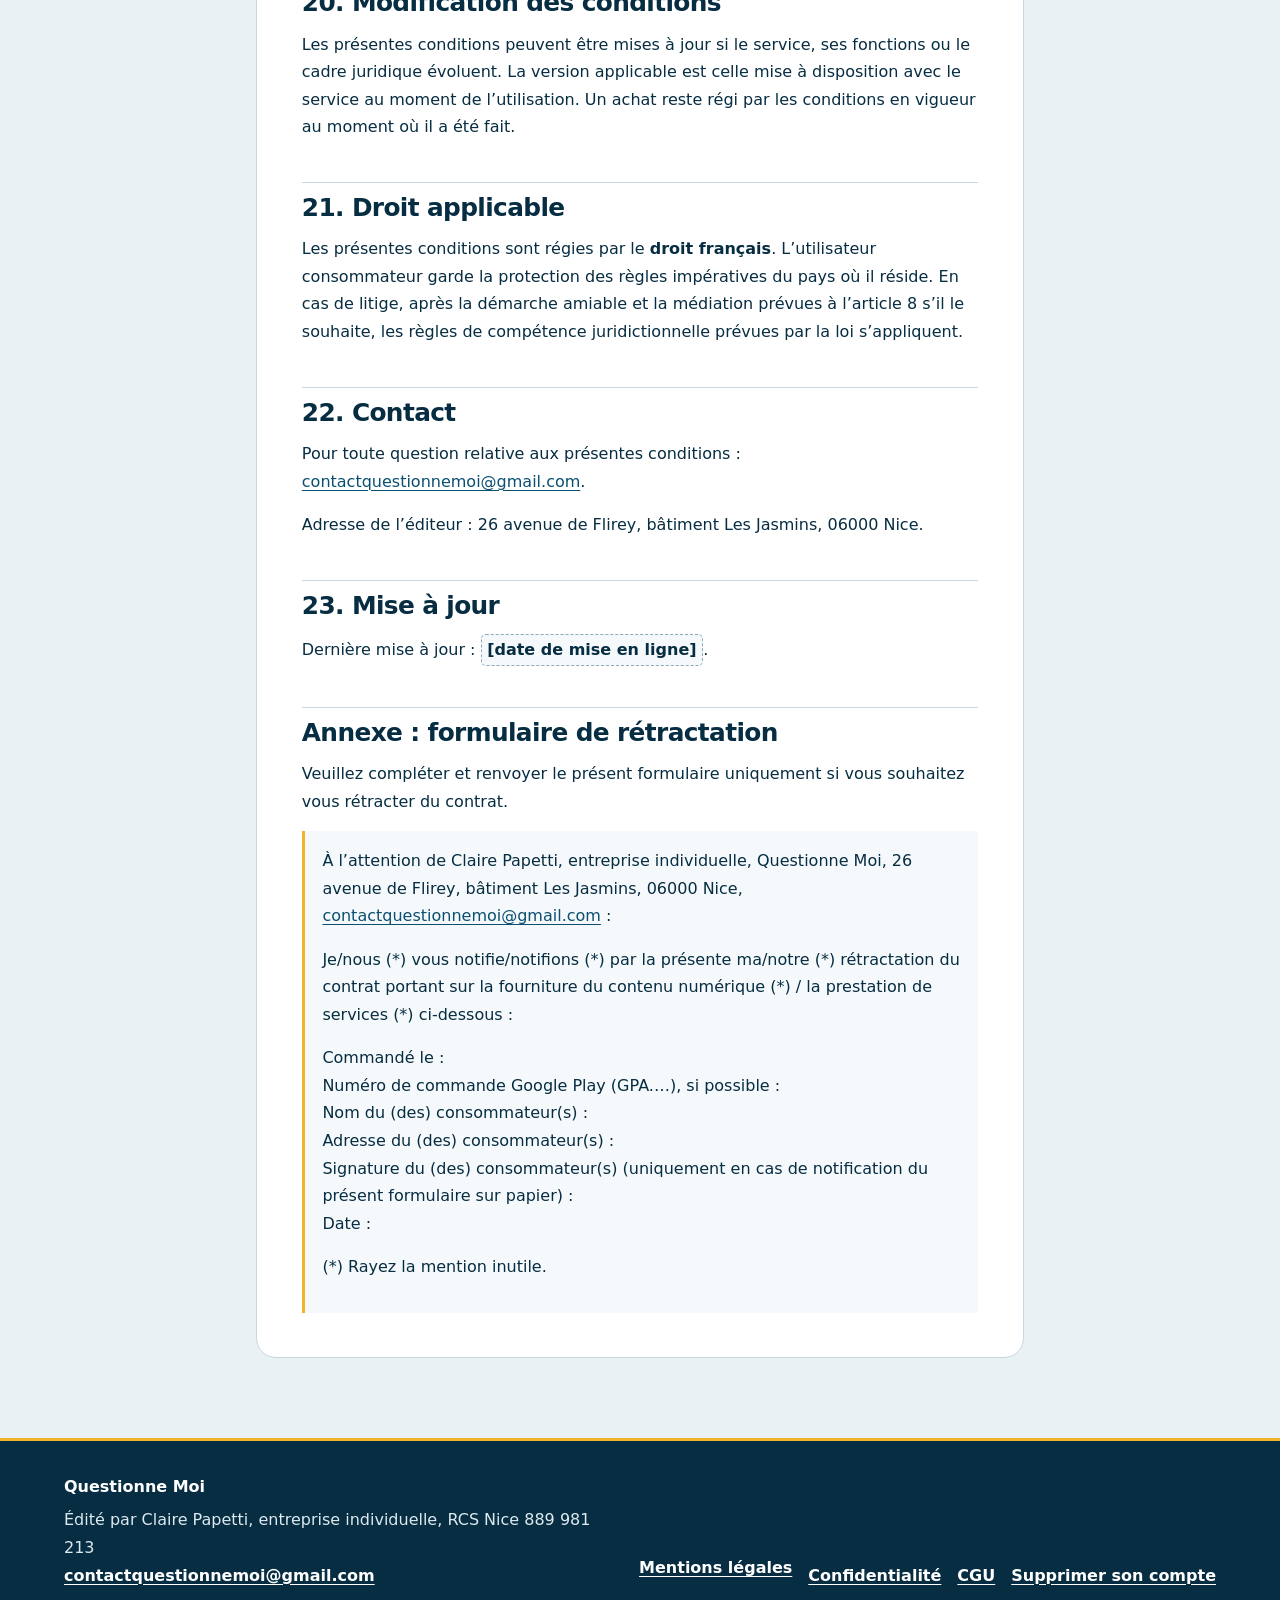
==== commit c9be8755: "Pages du lancement : CGU et CGV, FAQ, page pour les parents, médiateur CGU devenues « conditions gén" ====
--- a/cgu.html
+++ b/cgu.html
@@ -5,15 +5,15 @@
     <meta name="viewport" content="width=device-width, initial-scale=1">
     <meta name="theme-color" content="#072D42">
     <meta name="robots" content="index,follow">
-    <title>Conditions générales d’utilisation | Questionne Moi</title>
-    <meta name="description" content="Règles d'utilisation de l'application Questionne Moi, dont la clause sur les cours photographiés.">
+    <title>Conditions générales d’utilisation et de vente | Questionne Moi</title>
+    <meta name="description" content="Règles d'utilisation de l'application Questionne Moi, crédits, Questionne Moi+, recharges, résiliation et remboursements.">
     <link rel="canonical" href="https://www.questionnemoi.com/cgu.html">
     <link rel="icon" href="assets/logo.png">
     <meta property="og:type" content="website">
     <meta property="og:site_name" content="Questionne Moi">
     <meta property="og:locale" content="fr_FR">
-    <meta property="og:title" content="Conditions générales d’utilisation | Questionne Moi">
-    <meta property="og:description" content="Règles d'utilisation de l'application Questionne Moi, dont la clause sur les cours photographiés.">
+    <meta property="og:title" content="Conditions générales d’utilisation et de vente | Questionne Moi">
+    <meta property="og:description" content="Règles d'utilisation de l'application Questionne Moi, crédits, Questionne Moi+, recharges, résiliation et remboursements.">
     <meta property="og:url" content="https://www.questionnemoi.com/cgu.html">
     <meta property="og:image" content="https://www.questionnemoi.com/assets/partage.png">
     <meta property="og:image:width" content="1200">
@@ -356,67 +356,159 @@
     </header>
     <main id="contenu" class="legal-shell">
       <article class="legal-document">
-        <h1>Conditions générales d’utilisation</h1>
-        <p class="lead">Les présentes conditions encadrent l’utilisation de l’application Questionne Moi et de ses fonctions de révision.</p>
+        <h1>Conditions générales d’utilisation et de vente</h1>
+        <p class="lead">Les présentes conditions encadrent l’utilisation de l’application Questionne Moi, de ses fonctions de révision et des achats proposés dans l’application : l’abonnement Questionne Moi+, le pass année scolaire et les recharges de crédits.</p>
+
         <h2>1. Éditeur et objet du service</h2>
-        <p>Questionne Moi est édité par <strong>Claire Papetti, entreprise individuelle</strong>, nom commercial Questionne Moi, RCS Nice 889 981 213.</p>
-        <p>L’application permet à l’utilisateur de photographier des notes ou documents de cours afin d’en extraire le texte et de générer différents supports de révision : QCM, questions ouvertes et cas pratiques dont les réponses écrites sont corrigées automatiquement, textes à trous, cartes de révision en répétition espacée, version audio découpée en chapitres et carte mentale du cours.</p>
-        <h2>2. Gratuité actuelle et crédits quotidiens</h2>
-        <p>Le service est actuellement proposé gratuitement. Si certaines fonctions devenaient payantes à l’avenir, les utilisateurs en seraient informés avant toute souscription et des conditions adaptées seraient présentées.</p>
-        <p>Les fonctions qui font appel à l’intelligence artificielle (lecture des photos, préparation des exercices, correction des réponses écrites) utilisent des <strong>crédits</strong>. Chaque compte en reçoit un nombre fixe par jour, actuellement <strong>60</strong>. Le coût de chaque fonction et les crédits restants sont affichés dans l’application. La correction des réponses écrites est comptée par série de questions. Réviser des exercices déjà préparés n’utilise aucun crédit.</p>
-        <p>Les crédits sont remis à leur niveau de départ chaque jour, ne se reportent pas d’un jour à l’autre, n’ont aucune valeur monétaire et ne peuvent être ni achetés, ni vendus, ni échangés, ni transférés à un autre compte. Les crédits d’une opération qui échoue sont rendus. Questionne Moi peut faire évoluer le nombre de crédits quotidiens et le coût de chaque fonction&nbsp;; l’application affiche toujours les valeurs en vigueur.</p>
-        <h2>3. Âge minimum</h2>
+        <p>Questionne Moi est édité par <strong>Claire Papetti, entreprise individuelle</strong>, nom commercial Questionne Moi, RCS Nice 889 981 213, 26 avenue de Flirey, bâtiment Les Jasmins, 06000 Nice, <a href="mailto:contactquestionnemoi@gmail.com">contactquestionnemoi@gmail.com</a>.</p>
+        <p>L’application permet à l’utilisateur de photographier des notes ou documents de cours afin d’en extraire le texte et de générer différents supports de révision : QCM, questions ouvertes et cas pratiques dont les réponses écrites sont corrigées automatiquement, textes à trous, cartes de révision en répétition espacée, version audio découpée en chapitres, carte mentale du cours et plan de révision « Mon programme ».</p>
+
+        <h2 id="credits">2. Crédits</h2>
+        <p>Les fonctions qui font travailler l’intelligence artificielle (lecture des photos, préparation des exercices, carte mentale et vérification de ses modifications, correction des réponses écrites) utilisent des <strong>crédits</strong>. Le coût de chaque fonction et les crédits disponibles sont affichés dans l’application avant de lancer la fonction. Réviser des exercices déjà préparés n’utilise aucun crédit.</p>
+        <p>À titre indicatif, à la date de mise à jour : lire un cours coûte 1 crédit par photo, 4 au minimum ; préparer le QCM, 3 crédits (6 pour un long cours, préparé en deux fois) ; le texte à trous, 2 ; les cartes de révision, 1 ; la version audio, 2 ; la carte mentale, 3, et autant pour la refaire ou pour faire vérifier ses modifications ; une série de 5 questions de Questionne-moi, 5 crédits, corrections et relances comprises.</p>
+        <h3>Crédits offerts</h3>
+        <ul>
+          <li><strong>30 crédits</strong> sont offerts une seule fois, à la première utilisation du compte. Ils rejoignent la réserve de crédits.</li>
+          <li><strong>3 crédits</strong> sont offerts chaque jour. Ils ne se reportent pas d’un jour à l’autre et reviennent chaque nuit, à 1 h du matin en hiver et à 2 h en été (heure de Paris).</li>
+        </ul>
+        <p>Questionne Moi peut aussi offrir des crédits ou des périodes de Questionne Moi+, par exemple aux personnes qui ont testé l’application avant sa sortie. Ils suivent les mêmes règles, mais ne sont pas remboursables.</p>
+        <h3>Ordre d’utilisation et plafond</h3>
+        <p>Les crédits sont utilisés dans cet ordre : d’abord ceux du jour, puis ceux du mois de Questionne Moi+, puis ceux de la réserve (crédits offerts à l’arrivée et crédits achetés). <strong>Au plus 150 crédits</strong> peuvent être utilisés par jour et par compte, quelle que soit leur origine, y compris avec Questionne Moi+ ou des crédits achetés.</p>
+        <h3>Règles communes</h3>
+        <p>Les crédits d’une opération qui échoue sont rendus. Si la connexion est coupée avant la réponse, le bouton « Réessayer » refait la même demande sans la faire payer une seconde fois, dans les deux heures.</p>
+        <p>Les crédits de la réserve n’expirent pas tant que le compte existe. Les crédits sont attachés au compte : ils ne peuvent être ni revendus, ni échangés, ni transférés à un autre compte, ni convertis en argent, sauf dans les cas de remboursement prévus aux articles 6, 7 et 15.</p>
+        <p>Questionne Moi peut faire évoluer le nombre de crédits offerts et le coût de chaque fonction ; l’application affiche toujours les valeurs en vigueur. Une hausse du coût d’une fonction est annoncée dans l’application au moins 30 jours avant de s’appliquer ; pendant ce délai, l’utilisateur qui le souhaite peut demander le remboursement de ses crédits achetés et non utilisés.</p>
+
+        <h2 id="offres">3. Offres payantes</h2>
+        <p>Trois sortes d’achats sont proposées dans l’application :</p>
+        <ul>
+          <li><strong>Questionne Moi+</strong>, abonnement mensuel sans engagement : 100 crédits par mois en plus des crédits offerts chaque jour (les crédits du mois ne se reportent pas d’un mois à l’autre) ; autant d’examens que souhaité dans « Mon programme », dans la limite de 10 en même temps ; 20 % de crédits en plus sur les recharges.</li>
+          <li>Le <strong>pass année scolaire</strong> : les mêmes avantages que Questionne Moi+ pendant 10 mois à compter de l’achat, payés une seule fois, sans renouvellement automatique.</li>
+          <li>Les <strong>recharges de crédits</strong>, de 40 ou de 100 crédits : ils rejoignent la réserve et n’expirent pas tant que le compte existe.</li>
+        </ul>
+        <p>Sans Questionne Moi+, un examen de « Mon programme » est offert par compte.</p>
+        <p><strong>Prix.</strong> Les prix sont ceux affichés dans l’application au moment de l’achat. Ils sont fixés dans Google Play pour le pays de l’utilisateur et s’entendent toutes taxes comprises. À titre indicatif, en France, à la date de mise à jour : Questionne Moi+, 5,99 € par mois (3,99 € le premier mois pour un premier abonnement, tant que cette offre est proposée) ; pass année scolaire, 49,99 € ; recharges, 2,99 € les 40 crédits et 6,99 € les 100 crédits.</p>
+
+        <h2>4. Commande, paiement et livraison</h2>
+        <p>Les achats se font dans l’application, depuis le profil ou lorsqu’il manque des crédits pour une action. La fenêtre de paiement de <strong>Google Play</strong> récapitule le produit et son prix avant la validation. Le paiement est encaissé par Google, avec le moyen de paiement enregistré sur le compte Google, selon les conditions de Google Play ; Google envoie le reçu à l’adresse de ce compte. Questionne Moi ne reçoit jamais les informations de paiement.</p>
+        <p>Les crédits ou Questionne Moi+ sont ajoutés au compte Questionne Moi connecté dès que Google confirme le paiement, en général en quelques secondes. Un paiement en attente chez Google est ajouté quand Google le confirme. Si un achat payé n’a pas pu être ajouté, par exemple à cause d’une coupure de réseau, l’application le reprend à l’ouverture suivante ; un achat qui n’a jamais pu être ajouté est remboursé automatiquement par Google au bout de trois jours.</p>
+        <p>Un achat reste attaché au compte Questionne Moi sur lequel il a été fait.</p>
+
+        <h2 id="resiliation">5. Abonnement : renouvellement et résiliation</h2>
+        <p>L’abonnement Questionne Moi+ se renouvelle <strong>automatiquement chaque mois</strong>, au prix en vigueur, jusqu’à sa résiliation. Il est sans engagement de durée.</p>
+        <p><strong>Pour résilier</strong>, à tout moment et sans frais :</p>
+        <ul>
+          <li>dans l’application : Profil, « Questionne Moi+ et recharges », puis « Gérer ou résilier dans Google Play » ;</li>
+          <li>ou dans l’application Play Store : icône du profil, « Paiements et abonnements », « Abonnements », Questionne Moi+, puis « Résilier l’abonnement » ;</li>
+          <li>ou sur <a href="https://play.google.com/store/account/subscriptions">la page des abonnements de Google Play</a>, connecté au compte Google qui a payé.</li>
+        </ul>
+        <p>La résiliation prend effet à la fin de la période déjà payée : Questionne Moi+ reste actif jusque-là, puis s’arrête, sans nouveau prélèvement. Sauf exercice du droit de rétractation (article 6), la période en cours n’est pas remboursée.</p>
+        <p>Si le prix de l’abonnement change, Google Play prévient l’abonné à l’avance, selon ses règles, et l’abonné peut résilier avant que le nouveau prix s’applique. Si un renouvellement ne peut pas être payé, Google Play peut laisser quelques jours pour régler le problème ; Questionne Moi+ reste actif pendant ce délai, puis s’arrête si le paiement n’a pas abouti.</p>
+        <p class="note"><strong>Supprimer son compte Questionne Moi ne résilie pas l’abonnement.</strong> Il faut le résilier dans Google Play.</p>
+
+        <h2 id="retractation">6. Droit de rétractation et remboursements</h2>
+        <p>L’utilisateur qui achète en tant que consommateur dispose d’un <strong>délai de 14 jours</strong> à compter de l’achat pour se rétracter, sans avoir à se justifier. Il lui suffit de l’écrire à <a href="mailto:contactquestionnemoi@gmail.com">contactquestionnemoi@gmail.com</a>, si possible depuis l’adresse mail de son compte Questionne Moi, en indiquant le numéro de commande Google Play (il commence par « GPA. » et figure sur le reçu de Google). Le <a href="#formulaire-retractation">formulaire de rétractation</a> en fin de page peut être utilisé, sans obligation.</p>
+        <p>Au moment de l’achat, l’application demande à l’utilisateur de confirmer qu’il souhaite recevoir tout de suite ses crédits ou Questionne Moi+, et qu’il renonce à son droit de rétractation pour ce qu’il aura utilisé. Après cette confirmation, conformément au code de la consommation, le droit de rétractation ne s’applique plus aux crédits utilisés, et pour Questionne Moi+, le montant remboursé est diminué de la part déjà fournie.</p>
+        <p>Concrètement, dans les 14 jours qui suivent l’achat, Questionne Moi rembourse :</p>
+        <ul>
+          <li>une <strong>recharge</strong> dont aucun crédit n’a été utilisé, en entier ;</li>
+          <li><strong>Questionne Moi+</strong> (abonnement ou pass), en entier si aucun crédit du mois n’a été utilisé ; sinon, en proportion des crédits du mois restants. Par exemple, après 20 crédits utilisés sur 100, 80 % du prix du premier mois est remboursé ; pour le pass, le prix des neuf mois suivants est en plus remboursé en entier.</li>
+        </ul>
+        <p>Le remboursement est fait par Google Play, sur le moyen de paiement utilisé, en général sous quelques jours. Les crédits ou la période de Questionne Moi+ correspondants sont alors retirés du compte.</p>
+        <p>Indépendamment de ce qui précède, Google Play permet en général de lui demander directement un remboursement dans les 48 heures qui suivent un achat, depuis l’historique des commandes du compte Google. Google décide seul de la suite donnée à ces demandes.</p>
+        <p>Au-delà de 14 jours, un achat n’est pas remboursé, sauf défaut de conformité (article 7), hausse de prix (article 2) ou arrêt du service (article 15).</p>
+
+        <h2>7. Garantie légale de conformité</h2>
+        <p>Questionne Moi doit fournir des crédits et un service Questionne Moi+ conformes à ce qui est annoncé, dans les conditions prévues par le code de la consommation pour les contenus et services numériques : pendant toute la durée de l’abonnement ou du pass pour Questionne Moi+, et pour les défauts qui apparaissent dans les deux ans suivant l’achat pour une recharge de crédits.</p>
+        <p>En cas de défaut, par exemple des crédits payés qui n’apparaissent pas, l’utilisateur écrit à <a href="mailto:contactquestionnemoi@gmail.com">contactquestionnemoi@gmail.com</a>. Questionne Moi corrige le problème sans frais, dans un délai raisonnable ; à défaut, l’utilisateur peut obtenir une réduction du prix ou, si le défaut est grave, le remboursement.</p>
+
+        <h2 id="mediation">8. Réclamations et médiation</h2>
+        <p>Pour toute réclamation, l’utilisateur écrit d’abord à <a href="mailto:contactquestionnemoi@gmail.com">contactquestionnemoi@gmail.com</a> ou à l’adresse postale de l’article 1.</p>
+        <p>Si la réponse ne lui convient pas, ou s’il n’a pas de réponse dans les deux mois, l’utilisateur consommateur peut saisir gratuitement le médiateur de la consommation dont relève Questionne Moi : le <strong>Centre de la Médiation de la Consommation de Conciliateurs de justice (CM2C)</strong>, 49 rue de Ponthieu, 75008 Paris, <a href="https://www.cm2c.net">www.cm2c.net</a>. Il doit le faire dans l’année qui suit sa réclamation écrite.</p>
+
+        <h2>9. Âge minimum et achats par un mineur</h2>
         <p>L’utilisation de Questionne Moi est réservée aux personnes âgées d’au moins <strong>15 ans</strong>.</p>
         <p>La date de naissance est demandée uniquement pour vérifier cette condition. Elle n’est pas conservée ; seul le résultat de la vérification d’âge l’est.</p>
-        <h2>4. Création et accès au compte</h2>
+        <p>Un utilisateur mineur doit obtenir l’accord de l’un de ses parents, ou de la personne qui exerce l’autorité parentale, avant tout achat ; l’écran des offres le lui rappelle. Google Play permet aux parents d’exiger un mot de passe ou leur accord avant chaque achat : la <a href="parents.html">page pour les parents</a> explique comment faire. Un parent qui découvre un achat fait sans son accord peut écrire à <a href="mailto:contactquestionnemoi@gmail.com">contactquestionnemoi@gmail.com</a>.</p>
+
+        <h2>10. Création et accès au compte</h2>
         <p>L’accès au compte repose sur l’adresse mail de l’utilisateur et un code à usage unique envoyé lors de la connexion. Aucun mot de passe permanent n’est demandé. Un pseudo peut être renseigné de façon facultative.</p>
         <p>L’utilisateur doit fournir une adresse mail à laquelle il a légitimement accès et ne pas tenter d’accéder au compte d’une autre personne.</p>
-        <h2>5. Contenu généré automatiquement</h2>
+
+        <h2>11. Contenu généré automatiquement</h2>
         <p>Les exercices et contenus de révision sont générés automatiquement à partir des documents importés. Ils peuvent comporter des erreurs, des approximations, des omissions ou une mauvaise interprétation du cours. Dans la carte mentale, ce qui n’a pas été retrouvé dans le cours, y compris les astuces proposées par l’intelligence artificielle, est signalé par la mention « Pas dans ton cours ».</p>
-        <p>
-          <strong>L’utilisateur doit donc vérifier les informations importantes dans son cours et, si nécessaire, auprès de son enseignant.</strong> Questionne Moi est un outil de révision et ne remplace ni le document d’origine, ni l’enseignement reçu, ni le jugement de l’utilisateur.</p>
-          <p>L’utilisateur peut modifier sa carte mentale ; ce qu’il y écrit reste sous sa responsabilité. La vérification proposée dans l’application (« Vérifier ») compare ses modifications au cours importé : elle est produite automatiquement et peut, elle aussi, se tromper. Les indications de maîtrise de la carte (par exemple « 3 sur 4 réussies ») sont calculées à partir des derniers résultats aux exercices et ne constituent pas une évaluation officielle.</p>
-          <p>Dans le mode « Questionne-moi », la correction des réponses écrites et la « note IA » sont produites automatiquement à partir du cours importé. <strong>La note IA, sur 20, est une estimation automatique, pas une note officielle</strong> : elle peut se tromper et ne remplace pas la correction d’un enseignant. Les situations des cas pratiques sont inventées pour l’exercice.</p>
-          <p>Un bouton de signalement est prévu dans l’application afin de faire remonter un contenu qui paraît incorrect ou inadapté.</p>
-          <h2>6. Cours et documents photographiés</h2>
-          <p>Un cours, un support pédagogique, une fiche, une présentation ou tout autre document peut constituer une œuvre protégée par le droit d’auteur.</p>
-          <p>L’utilisation de ces documents dans Questionne Moi doit rester <strong>strictement personnelle et privée</strong>. L’utilisateur s’interdit toute diffusion, tout partage, toute republication ou toute mise à disposition publique du contenu d’un cours via Questionne Moi.</p>
-          <p>L’utilisateur garantit qu’il a le droit de photographier et d’importer les documents qu’il soumet à l’application, notamment lorsqu’ils ne sont pas ses propres notes.</p>
-          <h2>7. Usages interdits</h2>
-          <p>Il est notamment interdit :</p>
-          <ul>
-            <li>d’utiliser Questionne Moi à des fins commerciales ou de revente de contenus générés ;</li>
-            <li>de tenter de contourner les limites techniques, de sécurité ou d’usage du service ;</li>
-            <li>d’importer un contenu illicite, frauduleux, malveillant ou portant atteinte aux droits d’un tiers ;</li>
-            <li>d’utiliser le service pour diffuser ou republier sans autorisation des documents de cours protégés ;</li>
-            <li>de perturber volontairement le fonctionnement de l’application, de son serveur intermédiaire ou des services techniques auxquels elle fait appel.</li>
-          </ul>
-          <h2>8. Données personnelles</h2>
-          <p>Les règles relatives aux données personnelles, aux photos de cours, aux prestataires techniques, aux transferts et à la suppression du compte sont détaillées dans la <a href="confidentialite.html">politique de confidentialité</a>.</p>
-          <h2>9. Disponibilité et évolution du service</h2>
-          <p>Questionne Moi peut faire évoluer, corriger, suspendre ou retirer une fonction afin d’assurer la maintenance, la sécurité, la conformité ou l’amélioration du service. L’éditeur ne garantit pas une disponibilité ininterrompue de l’application.</p>
-          <h2>10. Responsabilité</h2>
-          <p>Questionne Moi met à disposition un outil d’aide à la révision. En raison du caractère automatique de la lecture et de la génération des exercices, aucune exactitude absolue ne peut être garantie.</p>
-          <p>L’éditeur ne peut être tenu responsable d’une décision prise uniquement sur la base d’un contenu généré par l’application, d’une mauvaise interprétation d’un cours, d’une indisponibilité temporaire du service ou de la perte de données restées uniquement sur le téléphone de l’utilisateur, dans la mesure permise par la loi.</p>
-          <p>Cette limitation ne prive pas l’utilisateur des droits dont il bénéficie en vertu des règles impératives applicables.</p>
-          <h2>11. Suspension ou suppression d’un compte</h2>
-          <p>Questionne Moi peut suspendre ou supprimer un compte en cas d’abus, de tentative de contournement des limites, d’atteinte à la sécurité du service, d’usage manifestement illicite ou de violation grave ou répétée des présentes conditions.</p>
-          <p>Lorsque la situation le permet, l’utilisateur est informé du motif de la mesure prise.</p>
-          <h2>12. Propriété intellectuelle de Questionne Moi</h2>
-          <p>Le nom Questionne Moi, le logo, l’interface, les textes, les éléments graphiques et le code de l’application ou du site restent protégés par les règles applicables à la propriété intellectuelle. Les présentes conditions n’emportent aucun transfert de propriété au profit de l’utilisateur.</p>
-          <h2>13. Suppression du compte</h2>
-          <p>L’utilisateur peut supprimer son compte depuis l’application. La suppression entraîne l’effacement réel des données de compte détenues par Questionne Moi, dans les conditions décrites dans la politique de confidentialité.</p>
-          <h2>14. Modification des CGU</h2>
-          <p>Les présentes conditions peuvent être mises à jour si le service, ses fonctions ou le cadre juridique évoluent. La version applicable est celle mise à disposition avec le service au moment de l’utilisation.</p>
-          <h2>15. Droit applicable</h2>
-          <p>Les présentes CGU sont régies par le <strong>droit français</strong>. En cas de litige, les règles de compétence juridictionnelle prévues par la loi s’appliquent.</p>
-          <h2>16. Contact</h2>
-          <p>Pour toute question relative aux présentes conditions : <a href="mailto:contactquestionnemoi@gmail.com">contactquestionnemoi@gmail.com</a>.</p>
-          <p>Adresse de l’éditeur : 26 avenue de Flirey, bâtiment Les Jasmins, 06000 Nice.</p>
-          <h2>17. Mise à jour</h2>
-          <p>Dernière mise à jour : 14 octobre 2026.</p>
-        </article>
-      </main>
+        <p><strong>L’utilisateur doit donc vérifier les informations importantes dans son cours et, si nécessaire, auprès de son enseignant.</strong> Questionne Moi est un outil de révision et ne remplace ni le document d’origine, ni l’enseignement reçu, ni le jugement de l’utilisateur.</p>
+        <p>L’utilisateur peut modifier sa carte mentale ; ce qu’il y écrit reste sous sa responsabilité. La vérification proposée dans l’application (« Vérifier ») compare ses modifications au cours importé : elle est produite automatiquement et peut, elle aussi, se tromper. Les indications de maîtrise de la carte (par exemple « 3 sur 4 réussies ») sont calculées à partir des derniers résultats aux exercices et ne constituent pas une évaluation officielle.</p>
+        <p>Dans le mode « Questionne-moi », la correction des réponses écrites et la « note IA » sont produites automatiquement à partir du cours importé. <strong>La note IA, sur 20, est une estimation automatique, pas une note officielle</strong> : elle peut se tromper et ne remplace pas la correction d’un enseignant. Les situations des cas pratiques sont inventées pour l’exercice.</p>
+        <p>« Mon programme » propose un plan de révision calculé automatiquement à partir des cours et des résultats de l’utilisateur ; il ne garantit aucun résultat à un examen.</p>
+        <p>Un bouton de signalement est prévu dans l’application afin de faire remonter un contenu qui paraît incorrect ou inadapté.</p>
+
+        <h2>12. Cours et documents photographiés</h2>
+        <p>Un cours, un support pédagogique, une fiche, une présentation ou tout autre document peut constituer une œuvre protégée par le droit d’auteur.</p>
+        <p>L’utilisation de ces documents dans Questionne Moi doit rester <strong>strictement personnelle et privée</strong>. L’utilisateur s’interdit toute diffusion, tout partage, toute republication ou toute mise à disposition publique du contenu d’un cours via Questionne Moi.</p>
+        <p>L’utilisateur garantit qu’il a le droit de photographier et d’importer les documents qu’il soumet à l’application, notamment lorsqu’ils ne sont pas ses propres notes.</p>
+
+        <h2>13. Usages interdits</h2>
+        <p>Il est notamment interdit :</p>
+        <ul>
+          <li>d’utiliser Questionne Moi à des fins commerciales ou de revente de contenus générés ;</li>
+          <li>de tenter de contourner les limites techniques, de sécurité ou d’usage du service, ou d’obtenir des crédits ou Questionne Moi+ sans les payer ;</li>
+          <li>d’importer un contenu illicite, frauduleux, malveillant ou portant atteinte aux droits d’un tiers ;</li>
+          <li>d’utiliser le service pour diffuser ou republier sans autorisation des documents de cours protégés ;</li>
+          <li>de perturber volontairement le fonctionnement de l’application, de son serveur intermédiaire ou des services techniques auxquels elle fait appel.</li>
+        </ul>
+
+        <h2>14. Données personnelles</h2>
+        <p>Les règles relatives aux données personnelles, aux photos de cours, aux achats, aux prestataires techniques, aux transferts et à la suppression du compte sont détaillées dans la <a href="confidentialite.html">politique de confidentialité</a>.</p>
+
+        <h2>15. Disponibilité et évolution du service</h2>
+        <p>Questionne Moi peut faire évoluer, corriger, suspendre ou retirer une fonction afin d’assurer la maintenance, la sécurité, la conformité ou l’amélioration du service. L’éditeur ne garantit pas une disponibilité ininterrompue de l’application.</p>
+        <p>Si Questionne Moi devait arrêter définitivement le service, l’arrêt serait annoncé dans l’application au moins 30 jours à l’avance ; les crédits achetés et non utilisés, ainsi que la part non écoulée d’un pass, seraient remboursés sur demande, et les abonnements arrêtés sans nouveau prélèvement.</p>
+
+        <h2>16. Responsabilité</h2>
+        <p>Questionne Moi met à disposition un outil d’aide à la révision. En raison du caractère automatique de la lecture et de la génération des exercices, aucune exactitude absolue ne peut être garantie.</p>
+        <p>L’éditeur ne peut être tenu responsable d’une décision prise uniquement sur la base d’un contenu généré par l’application, d’une mauvaise interprétation d’un cours, d’une indisponibilité temporaire du service ou de la perte de données restées uniquement sur le téléphone de l’utilisateur, dans la mesure permise par la loi.</p>
+        <p>Cette limitation ne prive pas l’utilisateur des droits dont il bénéficie en vertu des règles impératives applicables, notamment de la garantie légale de conformité.</p>
+
+        <h2>17. Suspension ou suppression d’un compte</h2>
+        <p>Questionne Moi peut suspendre ou supprimer un compte en cas d’abus, de tentative de contournement des limites, de fraude aux paiements, d’atteinte à la sécurité du service, d’usage manifestement illicite ou de violation grave ou répétée des présentes conditions.</p>
+        <p>Lorsque la situation le permet, l’utilisateur est informé du motif de la mesure prise.</p>
+
+        <h2>18. Propriété intellectuelle de Questionne Moi</h2>
+        <p>Le nom Questionne Moi, le logo, l’interface, les textes, les éléments graphiques et le code de l’application ou du site restent protégés par les règles applicables à la propriété intellectuelle. Les présentes conditions n’emportent aucun transfert de propriété au profit de l’utilisateur.</p>
+
+        <h2>19. Suppression du compte</h2>
+        <p>L’utilisateur peut supprimer son compte depuis l’application. La suppression entraîne l’effacement réel des données de compte détenues par Questionne Moi, dans les conditions décrites dans la politique de confidentialité.</p>
+        <p>L’application prévient avant la suppression : <strong>les crédits achetés et non utilisés, et les mois restants d’un pass, sont alors perdus</strong>, et un abonnement en cours n’est pas résilié automatiquement. Il faut le résilier dans Google Play (article 5).</p>
+
+        <h2>20. Modification des conditions</h2>
+        <p>Les présentes conditions peuvent être mises à jour si le service, ses fonctions ou le cadre juridique évoluent. La version applicable est celle mise à disposition avec le service au moment de l’utilisation. Un achat reste régi par les conditions en vigueur au moment où il a été fait.</p>
+
+        <h2>21. Droit applicable</h2>
+        <p>Les présentes conditions sont régies par le <strong>droit français</strong>. L’utilisateur consommateur garde la protection des règles impératives du pays où il réside. En cas de litige, après la démarche amiable et la médiation prévues à l’article 8 s’il le souhaite, les règles de compétence juridictionnelle prévues par la loi s’appliquent.</p>
+
+        <h2>22. Contact</h2>
+        <p>Pour toute question relative aux présentes conditions : <a href="mailto:contactquestionnemoi@gmail.com">contactquestionnemoi@gmail.com</a>.</p>
+        <p>Adresse de l’éditeur : 26 avenue de Flirey, bâtiment Les Jasmins, 06000 Nice.</p>
+
+        <h2>23. Mise à jour</h2>
+        <p>Dernière mise à jour : <span class="placeholder">[date de mise en ligne]</span>.</p>
+
+        <h2 id="formulaire-retractation">Annexe : formulaire de rétractation</h2>
+        <p>Veuillez compléter et renvoyer le présent formulaire uniquement si vous souhaitez vous rétracter du contrat.</p>
+        <div class="note">
+          <p>À l’attention de Claire Papetti, entreprise individuelle, Questionne Moi, 26 avenue de Flirey, bâtiment Les Jasmins, 06000 Nice, <a href="mailto:contactquestionnemoi@gmail.com">contactquestionnemoi@gmail.com</a> :</p>
+          <p>Je/nous (*) vous notifie/notifions (*) par la présente ma/notre (*) rétractation du contrat portant sur la fourniture du contenu numérique (*) / la prestation de services (*) ci-dessous :</p>
+          <p>Commandé le :<br>
+          Numéro de commande Google Play (GPA.…), si possible :<br>
+          Nom du (des) consommateur(s) :<br>
+          Adresse du (des) consommateur(s) :<br>
+          Signature du (des) consommateur(s) (uniquement en cas de notification du présent formulaire sur papier) :<br>
+          Date :</p>
+          <p>(*) Rayez la mention inutile.</p>
+        </div>
+      </article>
+    </main>
       <footer class="site-footer">
         <div class="container footer-inner">
           <div>
